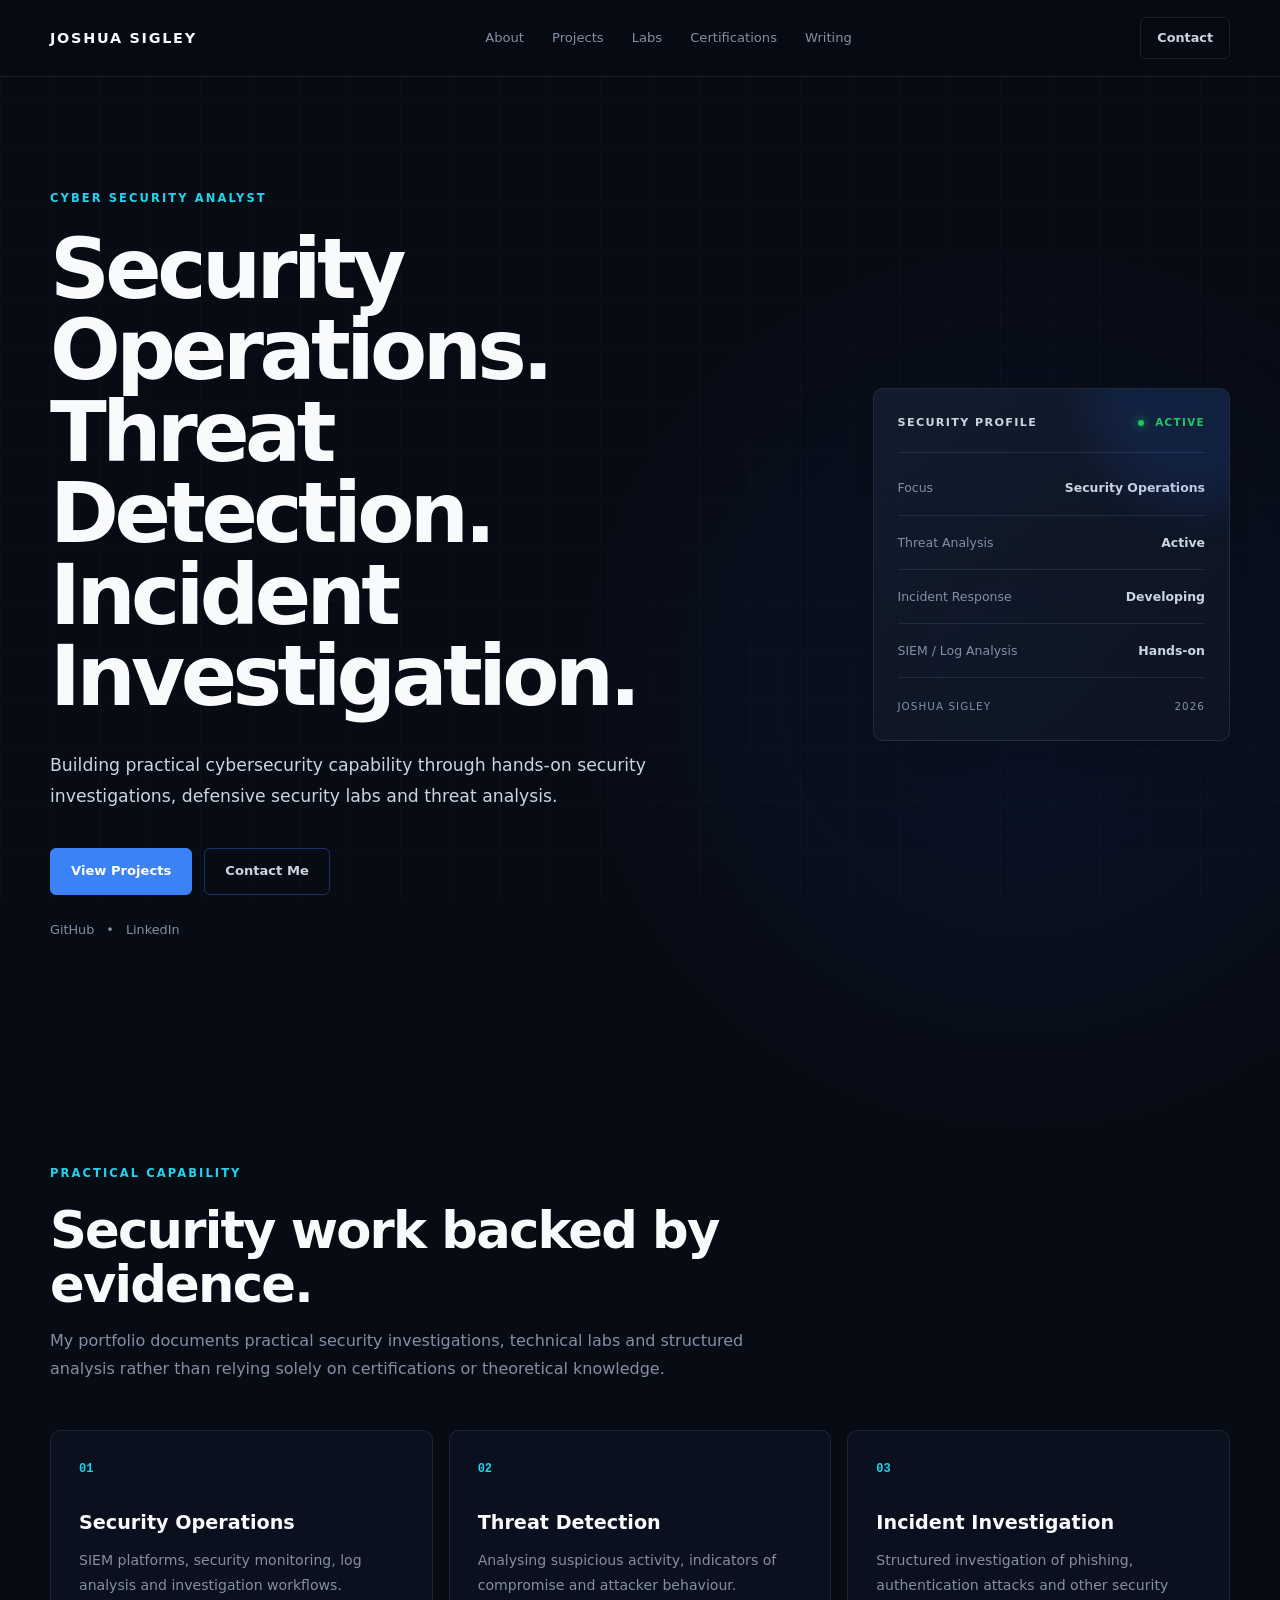
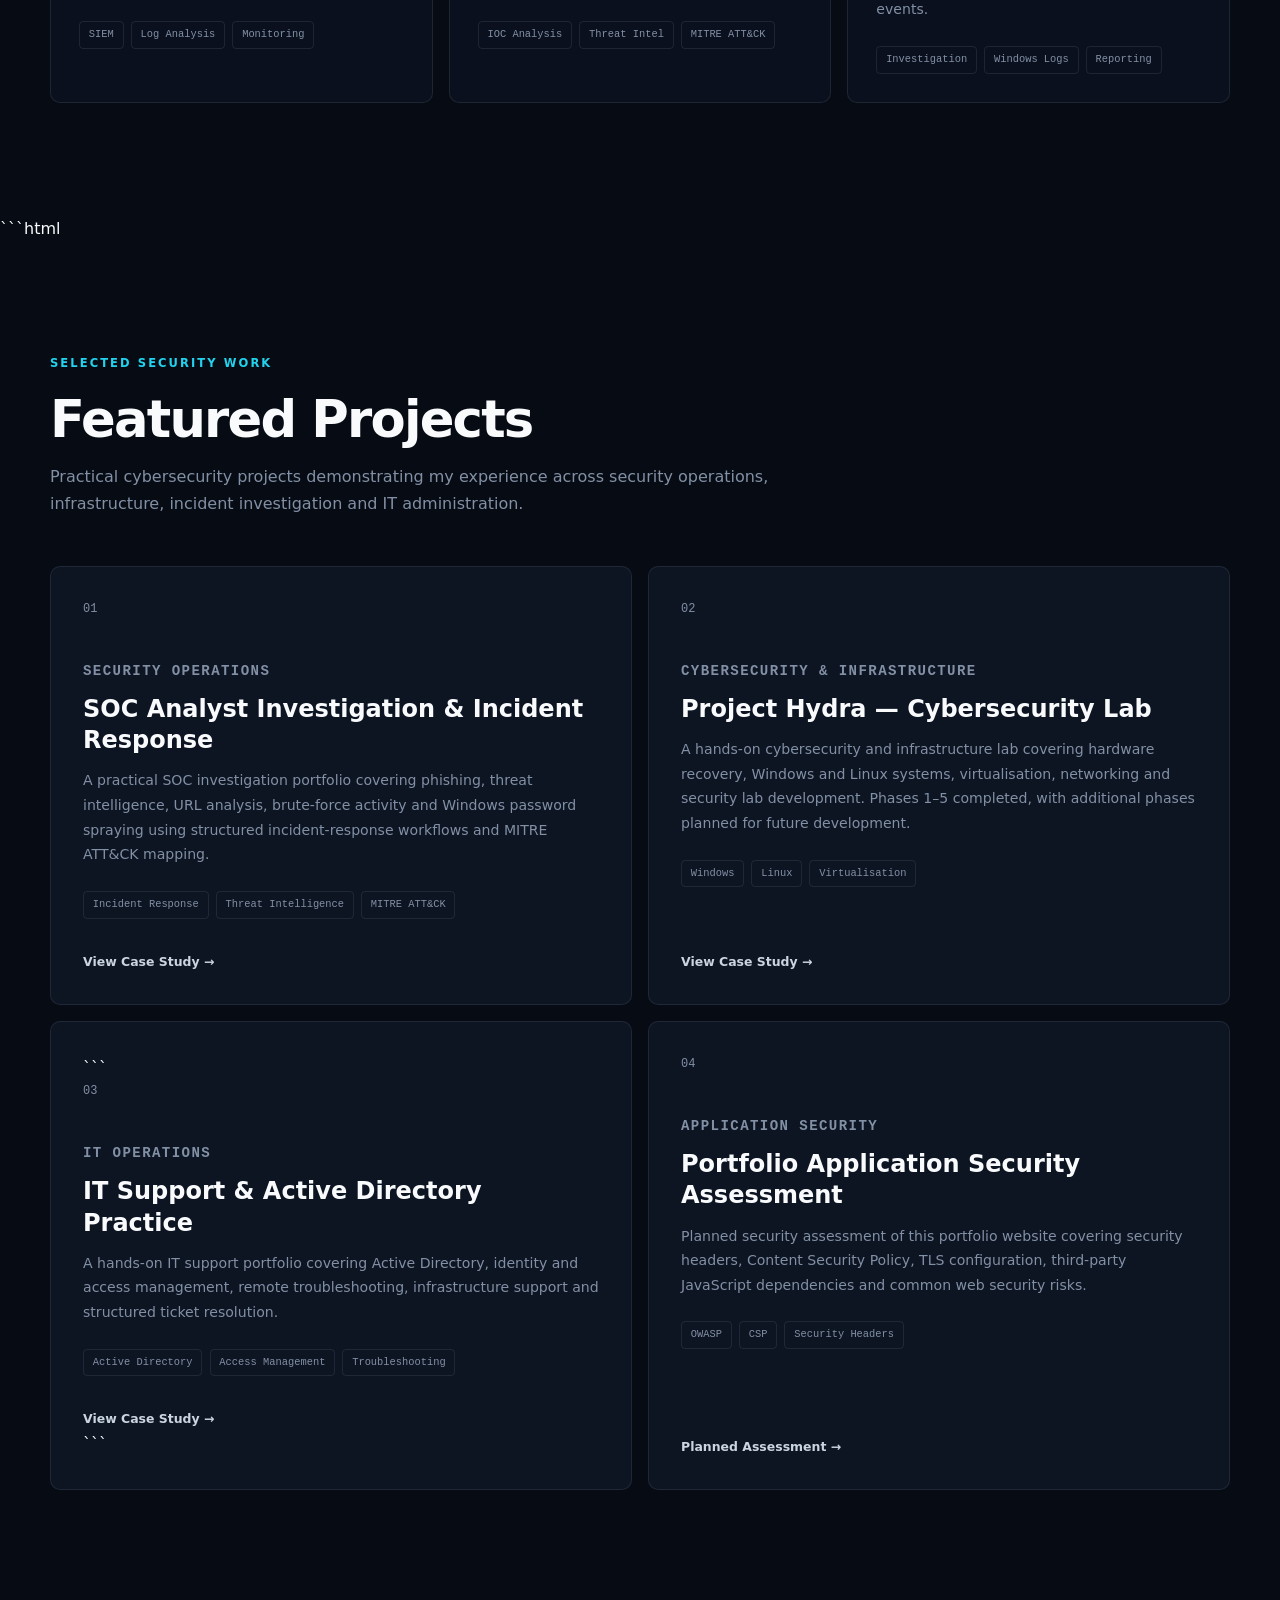
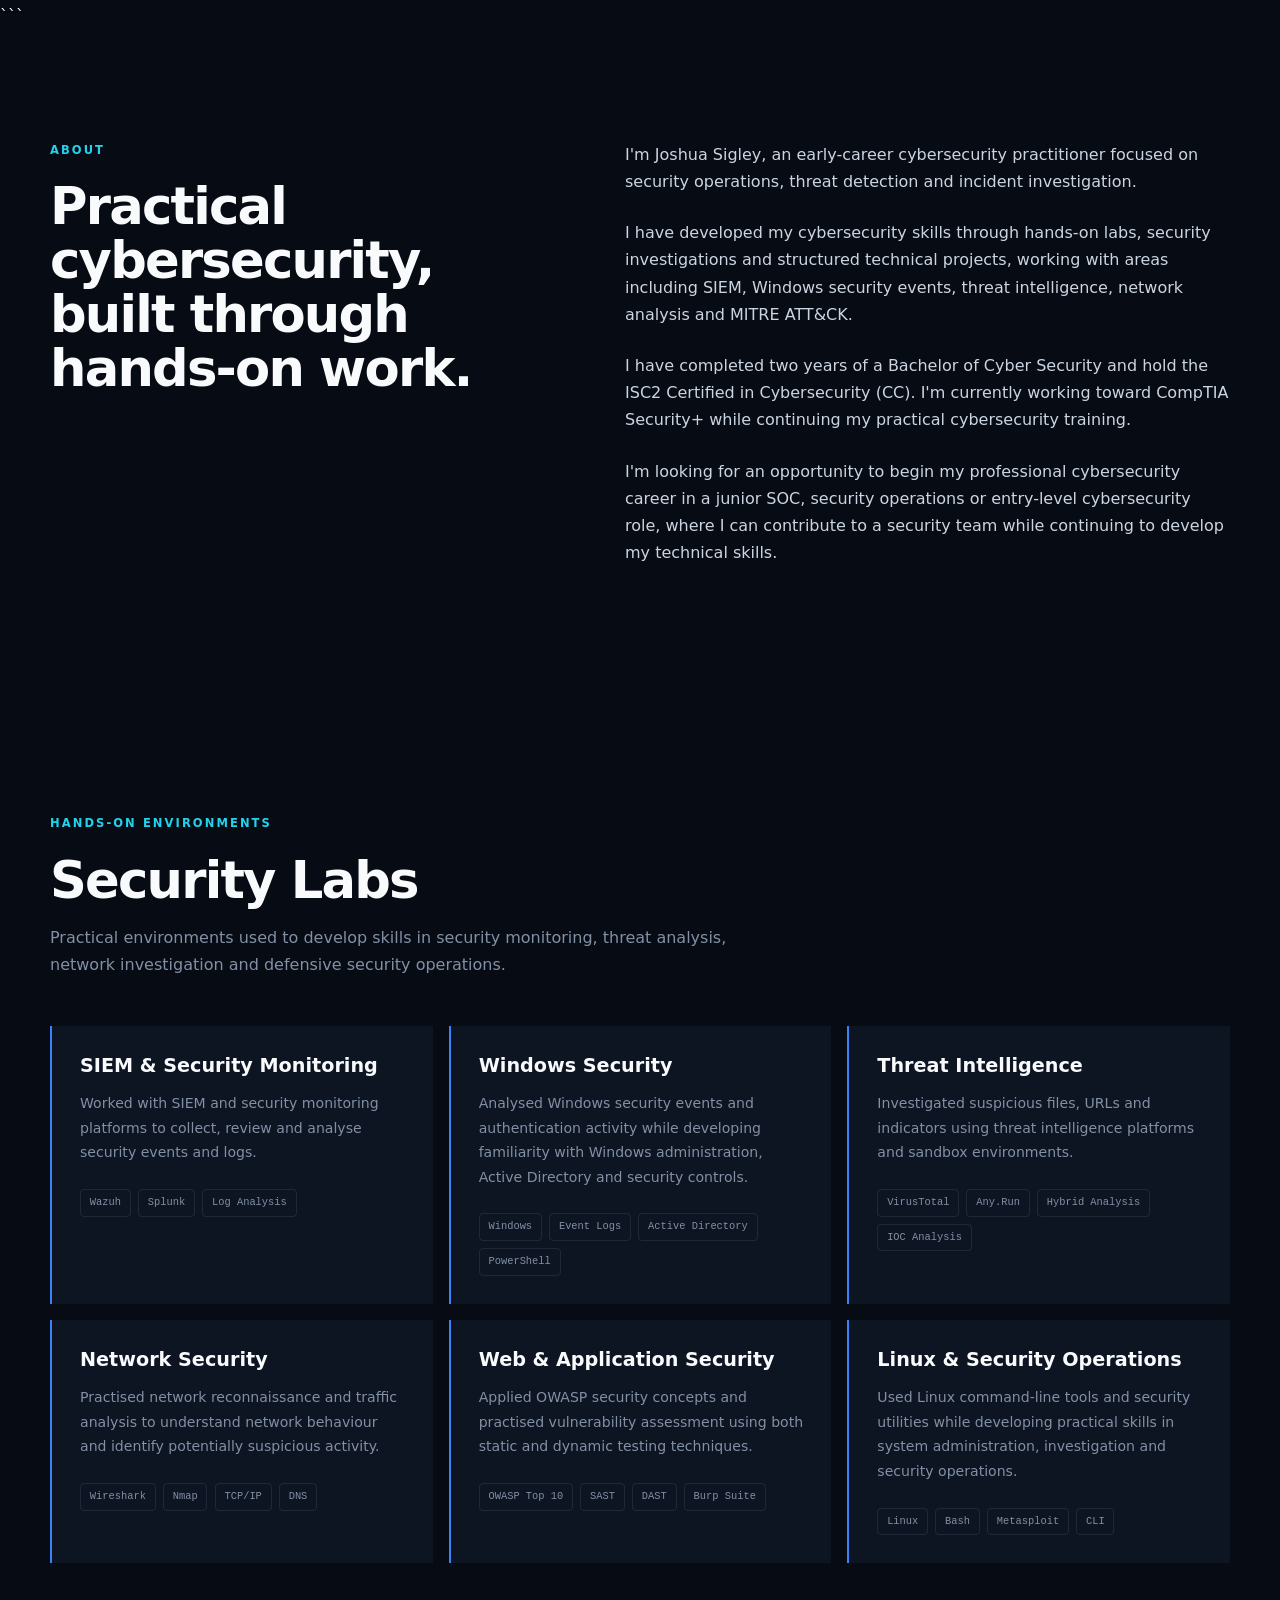
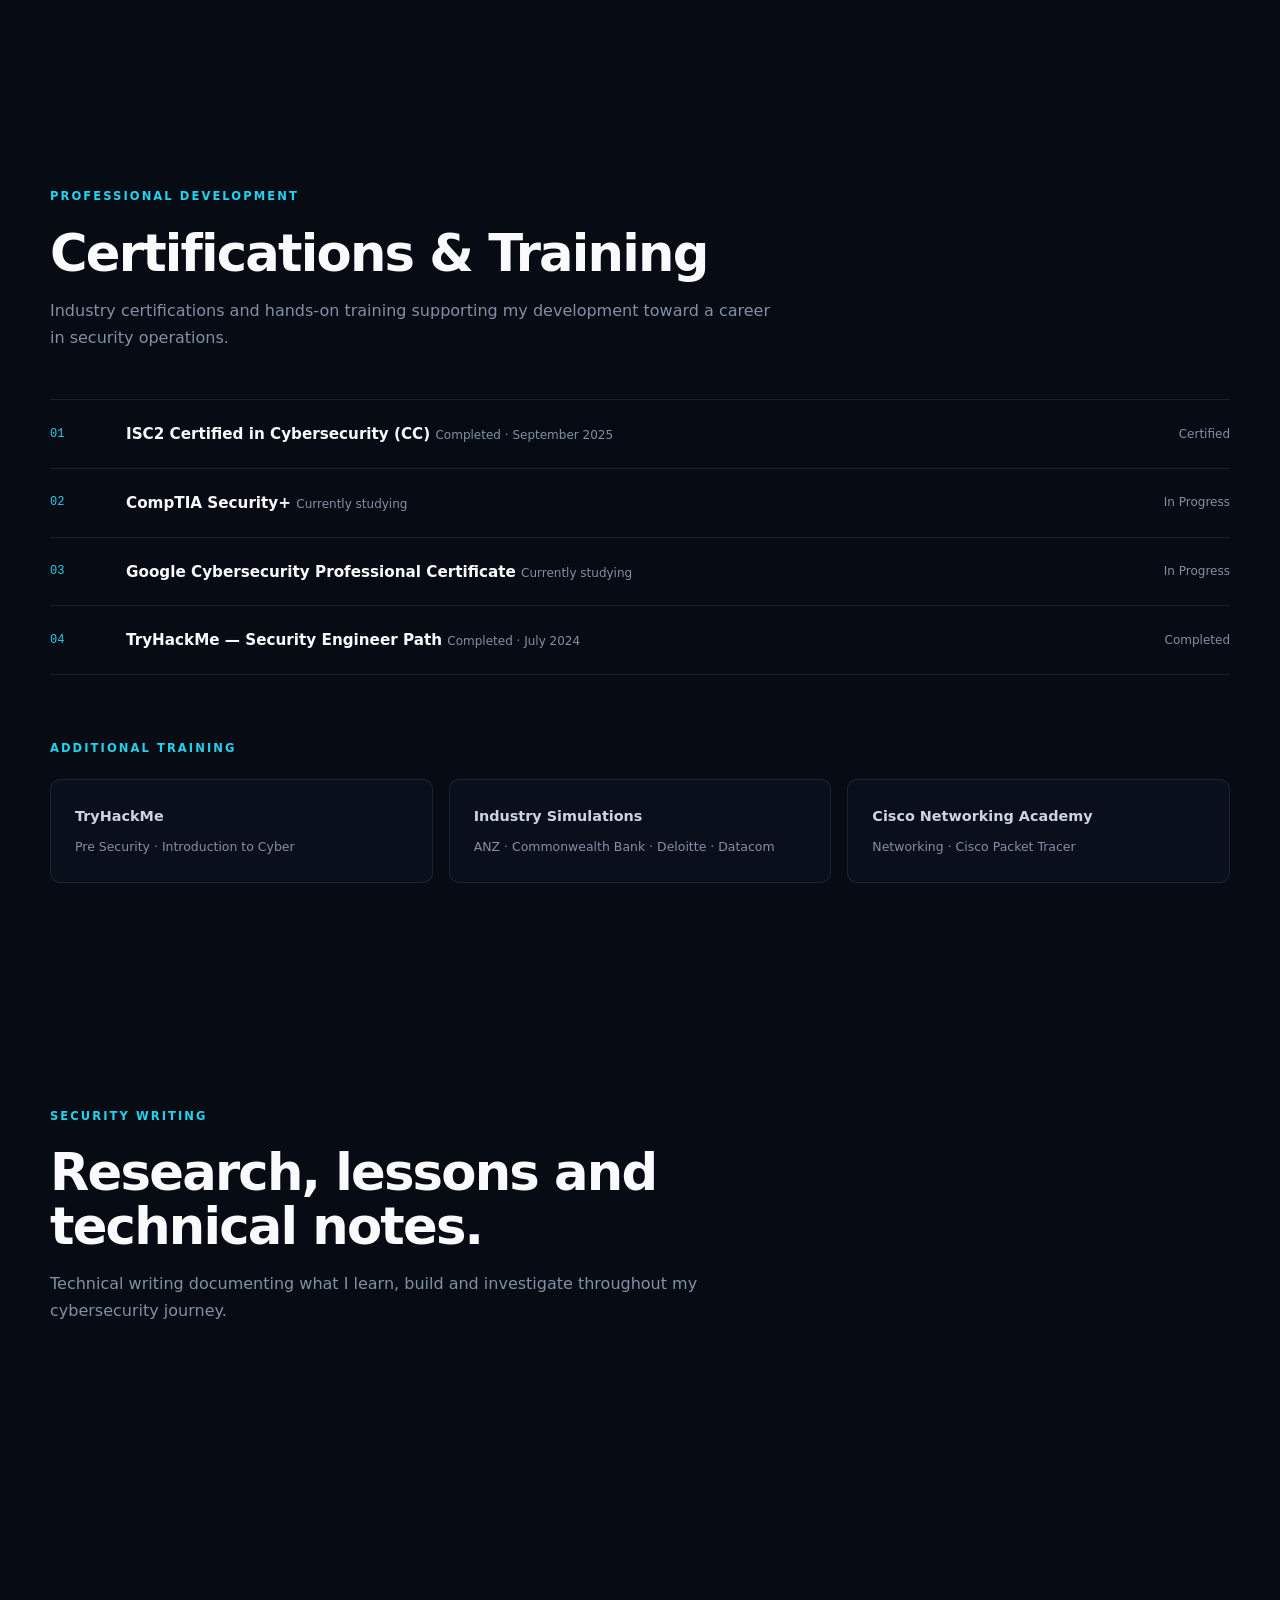
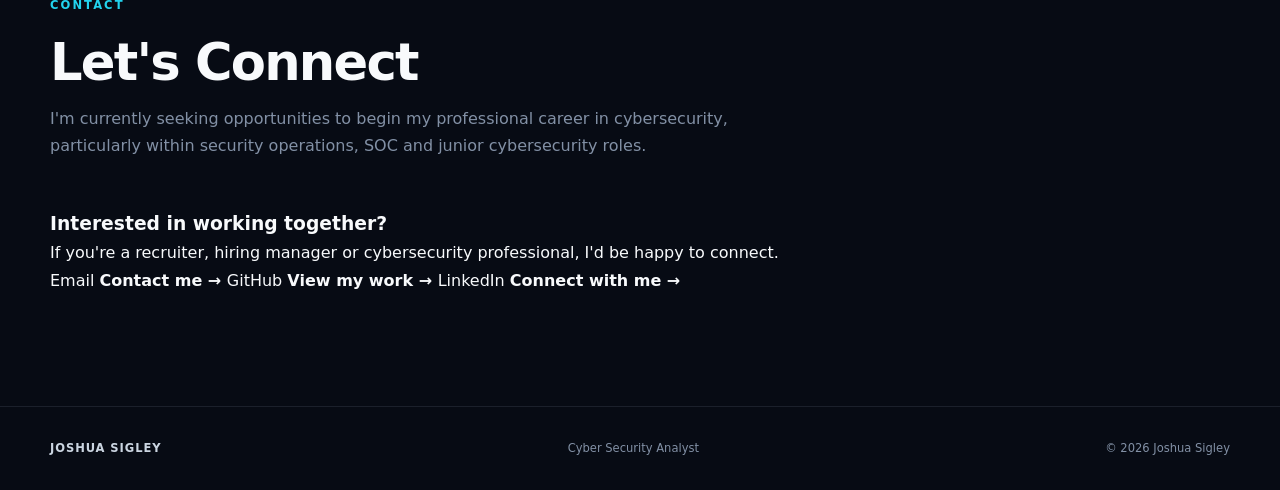
==== index.html @ a5647fe5 "Update index.html" ====
<!DOCTYPE html>
<html lang="en">
<head>
    <meta charset="UTF-8">

    <meta
        name="viewport"
        content="width=device-width, initial-scale=1.0"
    >

    <meta
        name="description"
        content="Joshua Sigley — Cyber Security Analyst portfolio showcasing security operations, threat detection, incident investigations and practical cybersecurity projects."
    >

    <meta
        name="author"
        content="Joshua Sigley"
    >

    <title>Joshua Sigley | Cyber Security Analyst</title>

    <link rel="stylesheet" href="css/style.css">
</head>

<body>

    <!-- Navigation -->
    <header class="site-header">
        <nav class="navigation">

            <a href="#top" class="logo">
                JOSHUA SIGLEY
            </a>

            <div class="nav-links">
                <a href="#about">About</a>
                <a href="#projects">Projects</a>
                <a href="#labs">Labs</a>
                <a href="#certifications">Certifications</a>
                <a href="#writing">Writing</a>
            </div>

            <a href="#contact" class="nav-contact">
                Contact
            </a>

        </nav>
    </header>


    <main id="top">

        <!-- Hero -->
        <section class="hero">

            <div class="hero-content">

                <p class="eyebrow">
                    CYBER SECURITY ANALYST
                </p>

                <h1>
                    Security Operations.
                    <br>
                    Threat Detection.
                    <br>
                    Incident Investigation.
                </h1>

                <p class="hero-description">
                    Building practical cybersecurity capability through
                    hands-on security investigations, defensive security
                    labs and threat analysis.
                </p>

                <div class="hero-actions">

                    <a
                        href="#projects"
                        class="button button-primary"
                    >
                        View Projects
                    </a>

                    <a
                        href="#contact"
                        class="button button-secondary"
                    >
                        Contact Me
                    </a>

                </div>

                <div class="social-links">

                    <a
                        href="https://github.com/suavesigley"
                        target="_blank"
                        rel="noopener noreferrer"
                    >
                        GitHub
                    </a>

                    <span>•</span>

                    <a
                        href="https://www.linkedin.com/in/suavesigley/"
                        target="_blank"
                        rel="noopener noreferrer"
                    >
                        LinkedIn
                    </a>

                </div>

            </div>


            <!-- Visual status panel -->
            <div class="hero-panel">

                <div class="panel-header">
                    <span>SECURITY PROFILE</span>
                    <span class="status-indicator">
                        ACTIVE
                    </span>
                </div>

                <div class="panel-line"></div>

                <div class="profile-item">
                    <span>Focus</span>
                    <strong>Security Operations</strong>
                </div>

                <div class="profile-item">
                    <span>Threat Analysis</span>
                    <strong>Active</strong>
                </div>

                <div class="profile-item">
                    <span>Incident Response</span>
                    <strong>Developing</strong>
                </div>

                <div class="profile-item">
                    <span>SIEM / Log Analysis</span>
                    <strong>Hands-on</strong>
                </div>

                <div class="panel-footer">
                    <span>JOSHUA SIGLEY</span>
                    <span>2026</span>
                </div>

            </div>

        </section>


        <!-- Capability overview -->
        <section class="capabilities">

            <div class="section-heading">

                <p class="eyebrow">
                    PRACTICAL CAPABILITY
                </p>

                <h2>
                    Security work backed by evidence.
                </h2>

                <p>
                    My portfolio documents practical security investigations,
                    technical labs and structured analysis rather than
                    relying solely on certifications or theoretical knowledge.
                </p>

            </div>


            <div class="capability-grid">

                <article class="capability-card">

                    <span class="card-number">01</span>

                    <h3>
                        Security Operations
                    </h3>

                    <p>
                        SIEM platforms, security monitoring, log analysis
                        and investigation workflows.
                    </p>

                    <div class="card-tags">
                        <span>SIEM</span>
                        <span>Log Analysis</span>
                        <span>Monitoring</span>
                    </div>

                </article>


                <article class="capability-card">

                    <span class="card-number">02</span>

                    <h3>
                        Threat Detection
                    </h3>

                    <p>
                        Analysing suspicious activity, indicators of
                        compromise and attacker behaviour.
                    </p>

                    <div class="card-tags">
                        <span>IOC Analysis</span>
                        <span>Threat Intel</span>
                        <span>MITRE ATT&CK</span>
                    </div>

                </article>


                <article class="capability-card">

                    <span class="card-number">03</span>

                    <h3>
                        Incident Investigation
                    </h3>

                    <p>
                        Structured investigation of phishing, authentication
                        attacks and other security events.
                    </p>

                    <div class="card-tags">
                        <span>Investigation</span>
                        <span>Windows Logs</span>
                        <span>Reporting</span>
                    </div>

                </article>

            </div>

        </section>


       ```html
<!-- Projects -->
<section id="projects">

    <div class="section-heading">

        <p class="eyebrow">
            SELECTED SECURITY WORK
        </p>

        <h2>
            Featured Projects
        </h2>

        <p>
            Practical cybersecurity projects demonstrating my experience
            across security operations, infrastructure, incident investigation
            and IT administration.
        </p>

    </div>


    <div class="project-grid">


        <!-- Project 01 -->

        <article class="project-card">

            <div class="project-number">
                01
            </div>

            <p class="project-type">
                SECURITY OPERATIONS
            </p>

            <h3>
                SOC Analyst Investigation & Incident Response
            </h3>

            <p>
                A practical SOC investigation portfolio covering phishing,
                threat intelligence, URL analysis, brute-force activity and
                Windows password spraying using structured incident-response
                workflows and MITRE ATT&CK mapping.
            </p>

            <div class="card-tags">

                <span>Incident Response</span>
                <span>Threat Intelligence</span>
                <span>MITRE ATT&CK</span>

            </div>

            <a
                href="case-studies/soc-analyst-investigation.html"
                class="project-link"
            >
                View Case Study →
            </a>

        </article>


        <!-- Project 02 -->

        <article class="project-card">

            <div class="project-number">
                02
            </div>

            <p class="project-type">
                CYBERSECURITY & INFRASTRUCTURE
            </p>

            <h3>
                Project Hydra — Cybersecurity Lab
            </h3>

            <p>
                A hands-on cybersecurity and infrastructure lab covering
                hardware recovery, Windows and Linux systems, virtualisation,
                networking and security lab development. Phases 1–5 completed,
                with additional phases planned for future development.
            </p>

            <div class="card-tags">

                <span>Windows</span>
                <span>Linux</span>
                <span>Virtualisation</span>

            </div>

            <a
                href="case-studies/project-hydra.html"
                class="project-link"
            >
    View Case Study →
</a>

        </article>


        <!-- Project 03 -->

<article class="project-card">

```
<div class="project-number">
    03
</div>

<p class="project-type">
    IT OPERATIONS
</p>

<h3>
    IT Support & Active Directory Practice
</h3>

<p>
    A hands-on IT support portfolio covering Active Directory,
    identity and access management, remote troubleshooting,
    infrastructure support and structured ticket resolution.
</p>

<div class="card-tags">

    <span>Active Directory</span>
    <span>Access Management</span>
    <span>Troubleshooting</span>

</div>

<a
    href="case-studies/it-helpdesk-practice.html"
    class="project-link"
>
    View Case Study →
</a>
```

</article>



        <!-- Project 04 -->

        <article class="project-card">

            <div class="project-number">
                04
            </div>

            <p class="project-type">
                APPLICATION SECURITY
            </p>

            <h3>
                Portfolio Application Security Assessment
            </h3>

            <p>
                Planned security assessment of this portfolio website covering
                security headers, Content Security Policy, TLS configuration,
                third-party JavaScript dependencies and common web security risks.
            </p>

            <div class="card-tags">

                <span>OWASP</span>
                <span>CSP</span>
                <span>Security Headers</span>

            </div>

            <a
                href="#"
                class="project-link"
            >
                Planned Assessment →
            </a>

        </article>


    </div>

</section>
```


        <!-- About -->
<section id="about">

    <div class="section-heading">

        <p class="eyebrow">
            ABOUT
        </p>

        <h2>
            Practical cybersecurity, built through hands-on work.
        </h2>

    </div>


    <div class="about-content">

        <p>
            I'm Joshua Sigley, an early-career cybersecurity practitioner
            focused on security operations, threat detection and incident
            investigation.
        </p>

        <p>
            I have developed my cybersecurity skills through hands-on labs,
            security investigations and structured technical projects,
            working with areas including SIEM, Windows security events,
            threat intelligence, network analysis and MITRE ATT&CK.
        </p>

        <p>
            I have completed two years of a Bachelor of Cyber Security and
            hold the ISC2 Certified in Cybersecurity (CC). I'm currently
            working toward CompTIA Security+ while continuing my practical
            cybersecurity training.
        </p>

        <p>
            I'm looking for an opportunity to begin my professional
            cybersecurity career in a junior SOC, security operations or
            entry-level cybersecurity role, where I can contribute to a
            security team while continuing to develop my technical skills.
        </p>

    </div>

</section>

        <!-- Labs -->
        <section id="labs">

    <div class="section-heading">

        <p class="eyebrow">
            HANDS-ON ENVIRONMENTS
        </p>

        <h2>
            Security Labs
        </h2>

        <p>
            Practical environments used to develop skills in security
            monitoring, threat analysis, network investigation and
            defensive security operations.
        </p>

    </div>


    <div class="lab-grid">


        <!-- Lab 01 -->

        <article class="lab-card">

            <h3>
                SIEM & Security Monitoring
            </h3>

            <p>
                Worked with SIEM and security monitoring platforms to
                collect, review and analyse security events and logs.
            </p>

            <div class="card-tags">

                <span>Wazuh</span>
                <span>Splunk</span>
                <span>Log Analysis</span>

            </div>

        </article>


        <!-- Lab 02 -->

        <article class="lab-card">

            <h3>
                Windows Security
            </h3>

            <p>
                Analysed Windows security events and authentication
                activity while developing familiarity with Windows
                administration, Active Directory and security controls.
            </p>

            <div class="card-tags">

                <span>Windows</span>
                <span>Event Logs</span>
                <span>Active Directory</span>
                <span>PowerShell</span>

            </div>

        </article>


        <!-- Lab 03 -->

        <article class="lab-card">

            <h3>
                Threat Intelligence
            </h3>

            <p>
                Investigated suspicious files, URLs and indicators using
                threat intelligence platforms and sandbox environments.
            </p>

            <div class="card-tags">

                <span>VirusTotal</span>
                <span>Any.Run</span>
                <span>Hybrid Analysis</span>
                <span>IOC Analysis</span>

            </div>

        </article>


        <!-- Lab 04 -->

        <article class="lab-card">

            <h3>
                Network Security
            </h3>

            <p>
                Practised network reconnaissance and traffic analysis
                to understand network behaviour and identify potentially
                suspicious activity.
            </p>

            <div class="card-tags">

                <span>Wireshark</span>
                <span>Nmap</span>
                <span>TCP/IP</span>
                <span>DNS</span>

            </div>

        </article>


        <!-- Lab 05 -->

        <article class="lab-card">

            <h3>
                Web & Application Security
            </h3>

            <p>
                Applied OWASP security concepts and practised vulnerability
                assessment using both static and dynamic testing techniques.
            </p>

            <div class="card-tags">

                <span>OWASP Top 10</span>
                <span>SAST</span>
                <span>DAST</span>
                <span>Burp Suite</span>

            </div>

        </article>


        <!-- Lab 06 -->

        <article class="lab-card">

            <h3>
                Linux & Security Operations
            </h3>

            <p>
                Used Linux command-line tools and security utilities while
                developing practical skills in system administration,
                investigation and security operations.
            </p>

            <div class="card-tags">

                <span>Linux</span>
                <span>Bash</span>
                <span>Metasploit</span>
                <span>CLI</span>

            </div>

        </article>


    </div>

</section>

        <!-- Certifications -->
        <section id="certifications">

    <div class="section-heading">

        <p class="eyebrow">
            PROFESSIONAL DEVELOPMENT
        </p>

        <h2>
            Certifications & Training
        </h2>

        <p>
            Industry certifications and hands-on training supporting
            my development toward a career in security operations.
        </p>

    </div>


    <div class="certification-list">

        <div class="certification-item">

            <span>01</span>

            <div>
                <strong>
                    ISC2 Certified in Cybersecurity (CC)
                </strong>

                <small>
                    Completed · September 2025
                </small>
            </div>

            <small>
                Certified
            </small>

        </div>


        <div class="certification-item">

            <span>02</span>

            <div>
                <strong>
                    CompTIA Security+
                </strong>

                <small>
                    Currently studying
                </small>
            </div>

            <small>
                In Progress
            </small>

        </div>


        <div class="certification-item">

            <span>03</span>

            <div>
                <strong>
                    Google Cybersecurity Professional Certificate
                </strong>

                <small>
                    Currently studying
                </small>
            </div>

            <small>
                In Progress
            </small>

        </div>


        <div class="certification-item">

            <span>04</span>

            <div>
                <strong>
                    TryHackMe — Security Engineer Path
                </strong>

                <small>
                    Completed · July 2024
                </small>
            </div>

            <small>
                Completed
            </small>

        </div>

    </div>


    <div class="additional-training">

        <p class="eyebrow">
            ADDITIONAL TRAINING
        </p>

        <div class="training-grid">

            <div>
                <strong>TryHackMe</strong>

                <p>
                    Pre Security · Introduction to Cyber
                </p>
            </div>


            <div>
                <strong>Industry Simulations</strong>

                <p>
                    ANZ · Commonwealth Bank · Deloitte · Datacom
                </p>
            </div>


            <div>
                <strong>Cisco Networking Academy</strong>

                <p>
                    Networking · Cisco Packet Tracer
                </p>
            </div>

        </div>

    </div>

</section>


        <!-- Writing -->
        <section id="writing">

            <div class="section-heading">

                <p class="eyebrow">
                    SECURITY WRITING
                </p>

                <h2>
                    Research, lessons and technical notes.
                </h2>

                <p>
                    Technical writing documenting what I learn, build
                    and investigate throughout my cybersecurity journey.
                </p>

            </div>

        </section>


        <!-- Contact -->
        <section id="contact">

    <div class="section-heading">

        <p class="eyebrow">
            CONTACT
        </p>

        <h2>
            Let's Connect
        </h2>

        <p>
            I'm currently seeking opportunities to begin my professional
            career in cybersecurity, particularly within security operations,
            SOC and junior cybersecurity roles.
        </p>

    </div>


    <div class="contact-content">

        <div class="contact-intro">

            <h3>
                Interested in working together?
            </h3>

            <p>
                If you're a recruiter, hiring manager or cybersecurity
                professional, I'd be happy to connect.
            </p>

        </div>


        <div class="contact-links">

            <a
                href="mailto:joshuasigley@outlook.com.au"
                class="contact-link"
            >

                <span>
                    Email
                </span>

                <strong>
                    Contact me →
                </strong>

            </a>


            <a
                href="https://github.com/suavesigley"
                target="_blank"
                rel="noopener noreferrer"
                class="contact-link"
            >

                <span>
                    GitHub
                </span>

                <strong>
                    View my work →
                </strong>

            </a>


            <a
                href="https://www.linkedin.com/in/joshuasigley-soc/"
                target="_blank"
                rel="noopener noreferrer"
                class="contact-link"
            >

                <span>
                    LinkedIn
                </span>

                <strong>
                    Connect with me →
                </strong>

            </a>

        </div>

    </div>

</section>

    </main>


    <footer>

        <div class="footer-content">

            <strong>
                JOSHUA SIGLEY
            </strong>

            <span>
                Cyber Security Analyst
            </span>

            <span>
                © 2026 Joshua Sigley
            </span>

        </div>

    </footer>


    <script src="js/script.js"></script>

</body>
</html>
---- css/style.css ----
:root {
    --background: #070b14;
    --surface: #0d1422;
    --surface-light: #131d2e;

    --primary: #3b82f6;
    --primary-dark: #2563eb;
    --accent: #22d3ee;

    --text: #f8fafc;
    --text-secondary: #cbd5e1;
    --text-muted: #8290a5;

    --border: rgba(148, 163, 184, 0.14);
    --border-strong: rgba(59, 130, 246, 0.35);

    --success: #22c55e;

    --max-width: 1180px;

    --radius: 10px;
}


/* =========================
   RESET
========================= */

* {
    margin: 0;
    padding: 0;
    box-sizing: border-box;
}


/* =========================
   BASE
========================= */

html {
    scroll-behavior: smooth;
}

body {
    background:
        radial-gradient(
            circle at 80% 10%,
            rgba(37, 99, 235, 0.10),
            transparent 28rem
        ),
        var(--background);

    color: var(--text);

    font-family:
        Inter,
        ui-sans-serif,
        system-ui,
        -apple-system,
        BlinkMacSystemFont,
        "Segoe UI",
        sans-serif;

    line-height: 1.7;

    -webkit-font-smoothing: antialiased;
}

body::before {
    content: "";

    position: fixed;

    inset: 0;

    pointer-events: none;

    opacity: 0.035;

    background-image:
        linear-gradient(
            rgba(255, 255, 255, 0.5) 1px,
            transparent 1px
        ),
        linear-gradient(
            90deg,
            rgba(255, 255, 255, 0.5) 1px,
            transparent 1px
        );

    background-size: 50px 50px;
}

a {
    color: inherit;
    text-decoration: none;
}


/* =========================
   HEADER
========================= */

.site-header {
    position: sticky;

    top: 0;

    z-index: 1000;

    border-bottom: 1px solid var(--border);

    background: rgba(7, 11, 20, 0.88);

    backdrop-filter: blur(16px);
}

.navigation {
    width: min(100% - 3rem, var(--max-width));

    min-height: 76px;

    margin: 0 auto;

    display: flex;

    align-items: center;

    justify-content: space-between;

    gap: 2rem;
}

.logo {
    font-size: 0.9rem;

    font-weight: 800;

    letter-spacing: 0.12em;

    white-space: nowrap;
}

.nav-links {
    display: flex;

    align-items: center;

    gap: 1.75rem;
}

.nav-links a {
    color: var(--text-muted);

    font-size: 0.82rem;

    font-weight: 500;

    transition: color 0.2s ease;
}

.nav-links a:hover {
    color: var(--text);
}

.nav-contact {
    padding: 0.55rem 1rem;

    border: 1px solid var(--border);

    border-radius: 6px;

    color: var(--text-secondary);

    font-size: 0.8rem;

    font-weight: 600;

    transition:
        border-color 0.2s ease,
        color 0.2s ease;
}

.nav-contact:hover {
    border-color: var(--primary);

    color: var(--text);
}


/* =========================
   MAIN
========================= */

main {
    overflow: hidden;
}


/* =========================
   HERO
========================= */

.hero {
    width: min(100% - 3rem, var(--max-width));

    min-height: calc(100vh - 76px);

    margin: 0 auto;

    padding: 7rem 0;

    display: grid;

    grid-template-columns:
        minmax(0, 1.35fr)
        minmax(320px, 0.65fr);

    align-items: center;

    gap: 5rem;
}

.hero-content {
    position: relative;

    z-index: 2;
}

.eyebrow {
    margin-bottom: 1.25rem;

    color: var(--accent);

    font-size: 0.72rem;

    font-weight: 800;

    letter-spacing: 0.18em;
}

.hero h1 {
    max-width: 850px;

    margin-bottom: 2rem;

    font-size: clamp(3.4rem, 6.5vw, 6.3rem);

    line-height: 0.98;

    letter-spacing: -0.055em;

    font-weight: 800;
}

.hero-description {
    max-width: 650px;

    margin-bottom: 2.25rem;

    color: var(--text-secondary);

    font-size: 1.08rem;

    line-height: 1.8;
}

.hero-actions {
    display: flex;

    flex-wrap: wrap;

    gap: 0.75rem;
}

.button {
    display: inline-flex;

    align-items: center;

    justify-content: center;

    min-height: 46px;

    padding: 0.7rem 1.25rem;

    border-radius: 6px;

    font-size: 0.82rem;

    font-weight: 700;

    transition:
        transform 0.2s ease,
        background 0.2s ease,
        border-color 0.2s ease;
}

.button:hover {
    transform: translateY(-2px);
}

.button-primary {
    background: var(--primary);

    border: 1px solid var(--primary);

    color: white;
}

.button-primary:hover {
    background: var(--primary-dark);
}

.button-secondary {
    border: 1px solid var(--border-strong);

    color: var(--text-secondary);
}

.button-secondary:hover {
    border-color: var(--primary);

    color: var(--text);
}

.social-links {
    display: flex;

    align-items: center;

    gap: 0.75rem;

    margin-top: 1.5rem;

    color: var(--text-muted);

    font-size: 0.8rem;
}

.social-links a:hover {
    color: var(--accent);
}


/* =========================
   SECURITY PROFILE PANEL
========================= */

.hero-panel {
    position: relative;

    padding: 1.5rem;

    border: 1px solid var(--border);

    border-radius: var(--radius);

    background:
        linear-gradient(
            145deg,
            rgba(19, 29, 46, 0.95),
            rgba(13, 20, 34, 0.95)
        );

    box-shadow:
        0 30px 80px rgba(0, 0, 0, 0.25);

    overflow: hidden;
}

.hero-panel::before {
    content: "";

    position: absolute;

    width: 220px;

    height: 220px;

    top: -100px;

    right: -80px;

    border-radius: 50%;

    background: rgba(37, 99, 235, 0.12);

    filter: blur(20px);
}

.panel-header {
    position: relative;

    display: flex;

    justify-content: space-between;

    align-items: center;

    margin-bottom: 1.25rem;

    font-size: 0.7rem;

    font-weight: 800;

    letter-spacing: 0.12em;

    color: var(--text-secondary);
}

.status-indicator {
    color: var(--success);

    font-size: 0.65rem;
}

.status-indicator::before {
    content: "";

    display: inline-block;

    width: 6px;

    height: 6px;

    margin-right: 6px;

    border-radius: 50%;

    background: var(--success);

    box-shadow: 0 0 10px var(--success);
}

.panel-line {
    height: 1px;

    margin-bottom: 0.5rem;

    background: var(--border);
}

.profile-item {
    display: flex;

    justify-content: space-between;

    gap: 1rem;

    padding: 1rem 0;

    border-bottom: 1px solid var(--border);

    font-size: 0.78rem;
}

.profile-item span {
    color: var(--text-muted);
}

.profile-item strong {
    color: var(--text-secondary);

    text-align: right;

    font-weight: 600;
}

.panel-footer {
    display: flex;

    justify-content: space-between;

    margin-top: 1.25rem;

    color: var(--text-muted);

    font-size: 0.65rem;

    letter-spacing: 0.1em;
}


/* =========================
   SECTIONS
========================= */

section:not(.hero) {
    width: min(100% - 3rem, var(--max-width));

    margin: 0 auto;

    padding: 7rem 0;
}

.section-heading {
    max-width: 720px;

    margin-bottom: 3rem;
}

.section-heading h2 {
    margin-bottom: 1rem;

    font-size: clamp(2.2rem, 4vw, 3.4rem);

    line-height: 1.05;

    letter-spacing: -0.035em;
}

.section-heading > p:last-child {
    color: var(--text-muted);

    font-size: 1rem;
}


/* =========================
   CAPABILITIES
========================= */

.capability-grid {
    display: grid;

    grid-template-columns: repeat(3, 1fr);

    gap: 1rem;
}

.capability-card {
    padding: 1.75rem;

    border: 1px solid var(--border);

    border-radius: var(--radius);

    background: rgba(13, 20, 34, 0.65);

    transition:
        transform 0.25s ease,
        border-color 0.25s ease;
}

.capability-card:hover {
    transform: translateY(-4px);

    border-color: var(--border-strong);
}

.card-number {
    display: block;

    margin-bottom: 2rem;

    color: var(--accent);

    font-family: monospace;

    font-size: 0.75rem;

    font-weight: 700;
}

.capability-card h3,
.project-card h3,
.lab-card h3 {
    margin-bottom: 0.75rem;

    font-size: 1.2rem;

    line-height: 1.3;
}

.capability-card p,
.project-card p,
.lab-card p {
    color: var(--text-muted);

    font-size: 0.88rem;

    line-height: 1.75;
}

.card-tags {
    display: flex;

    flex-wrap: wrap;

    gap: 0.45rem;

    margin-top: 1.5rem;
}

.card-tags span {
    padding: 0.25rem 0.55rem;

    border: 1px solid var(--border);

    border-radius: 4px;

    color: var(--text-muted);

    font-family: monospace;

    font-size: 0.65rem;
}


/* =========================
   PROJECTS
========================= */

.project-grid {
    display: grid;

    grid-template-columns: repeat(2, 1fr);

    gap: 1rem;
}

.project-card {
    position: relative;

    padding: 2rem;

    min-height: 330px;

    display: flex;

    flex-direction: column;

    border: 1px solid var(--border);

    border-radius: var(--radius);

    background: var(--surface);

    transition:
        transform 0.25s ease,
        border-color 0.25s ease;
}

.project-card:hover {
    transform: translateY(-4px);

    border-color: var(--border-strong);
}

.project-number {
    margin-bottom: 2.5rem;

    color: var(--text-muted);

    font-family: monospace;

    font-size: 0.75rem;
}

.project-type {
    margin-bottom: 0.65rem;

    color: var(--accent);

    font-family: monospace;

    font-size: 0.65rem;

    font-weight: 700;

    letter-spacing: 0.1em;
}

.project-card h3 {
    font-size: 1.5rem;
}

.project-link {
    margin-top: auto;

    padding-top: 2rem;

    color: var(--text-secondary);

    font-size: 0.78rem;

    font-weight: 700;

    transition: color 0.2s ease;
}

.project-link:hover {
    color: var(--accent);
}


/* =========================
   CASE STUDY
========================= */

.case-study {
    width: min(100% - 3rem, 900px);

    margin: 0 auto;

    padding: 6rem 0;
}

.case-study-header {
    margin-bottom: 4rem;
}

.case-study-header h1 {
    max-width: 850px;

    margin-bottom: 1.5rem;

    font-size: clamp(2.8rem, 6vw, 5rem);

    line-height: 1;

    letter-spacing: -0.045em;
}

.case-study-intro {
    max-width: 700px;

    color: var(--text-secondary);

    font-size: 1.05rem;

    line-height: 1.8;
}

.case-study-meta {
    display: flex;

    flex-wrap: wrap;

    gap: 0.6rem;

    margin-top: 1.5rem;
}

.case-study-meta span {
    padding: 0.35rem 0.7rem;

    border: 1px solid var(--border);

    border-radius: 4px;

    color: var(--text-muted);

    font-family: monospace;

    font-size: 0.68rem;
}

.case-study-section {
    margin-top: 4rem;

    padding-top: 3rem;

    border-top: 1px solid var(--border);
}

.case-study-section h2 {
    margin-bottom: 1.25rem;

    font-size: 1.8rem;

    line-height: 1.2;
}

.case-study-section h3 {
    margin-top: 2rem;

    margin-bottom: 0.75rem;

    font-size: 1.1rem;
}

.case-study-section p {
    margin-bottom: 1.25rem;

    color: var(--text-secondary);

    line-height: 1.8;
}

.case-study-section ul {
    margin: 1rem 0 1.5rem 1.25rem;

    color: var(--text-secondary);
}

.case-study-section li {
    margin-bottom: 0.5rem;
}

.case-study-code {
    margin: 2rem 0;

    padding: 1.5rem;

    border: 1px solid var(--border);

    border-radius: var(--radius);

    background: #050912;

    overflow-x: auto;
}

.case-study-code pre {
    color: var(--text-secondary);

    font-family: monospace;

    font-size: 0.78rem;

    line-height: 1.7;
}

.case-study-back {
    display: inline-flex;

    margin-top: 4rem;

    color: var(--text-secondary);

    font-size: 0.8rem;

    font-weight: 700;

    transition: color 0.2s ease;
}

.case-study-back:hover {
    color: var(--accent);
}


/* =========================
   ABOUT
========================= */

#about {
    display: grid;

    grid-template-columns: 0.9fr 1.1fr;

    gap: 5rem;

    align-items: start;
}

#about .section-heading {
    margin-bottom: 0;
}

.about-content {
    max-width: 650px;
}

.about-content p {
    margin-bottom: 1.5rem;

    color: var(--text-secondary);

    font-size: 1rem;
}


/* =========================
   LABS
========================= */

.lab-grid {
    display: grid;

    grid-template-columns: repeat(3, 1fr);

    gap: 1rem;
}

.lab-card {
    padding: 1.75rem;

    border-left: 2px solid var(--primary);

    background: var(--surface);
}


/* =========================
   CERTIFICATIONS
========================= */

.certification-list {
    border-top: 1px solid var(--border);
}

.certification-item {
    display: grid;

    grid-template-columns: 60px 1fr auto;

    gap: 1rem;

    align-items: center;

    padding: 1.25rem 0;

    border-bottom: 1px solid var(--border);
}

.certification-item span {
    color: var(--accent);

    font-family: monospace;

    font-size: 0.75rem;
}

.certification-item strong {
    font-size: 0.95rem;
}

.certification-item small {
    color: var(--text-muted);

    font-size: 0.75rem;
}


/* =========================
   ADDITIONAL TRAINING
========================= */

.additional-training {
    margin-top: 4rem;
}

.training-grid {
    display: grid;

    grid-template-columns: repeat(3, 1fr);

    gap: 1rem;
}

.training-grid > div {
    padding: 1.5rem;

    border: 1px solid var(--border);

    border-radius: var(--radius);

    background: rgba(13, 20, 34, 0.5);
}

.training-grid strong {
    display: block;

    margin-bottom: 0.5rem;

    color: var(--text-secondary);

    font-size: 0.9rem;
}

.training-grid p {
    color: var(--text-muted);

    font-size: 0.78rem;
}


/* =========================
   CONTACT
========================= */

.contact-panel {
    padding: 4rem;

    border: 1px solid var(--border-strong);

    border-radius: var(--radius);

    background:
        radial-gradient(
            circle at 80% 20%,
            rgba(37, 99, 235, 0.12),
            transparent 25rem
        ),
        var(--surface);
}

.contact-panel h2 {
    margin-bottom: 1rem;

    font-size: clamp(2.5rem, 5vw, 4rem);

    line-height: 1;
}

.contact-panel p:not(.eyebrow) {
    max-width: 600px;

    margin-bottom: 2rem;

    color: var(--text-muted);
}


/* =========================
   FOOTER
========================= */

footer {
    border-top: 1px solid var(--border);
}

.footer-content {
    width: min(100% - 3rem, var(--max-width));

    margin: 0 auto;

    padding: 2rem 0;

    display: flex;

    justify-content: space-between;

    gap: 1rem;

    color: var(--text-muted);

    font-size: 0.72rem;
}

.footer-content strong {
    color: var(--text-secondary);

    letter-spacing: 0.08em;
}


/* =========================
   RESPONSIVE
========================= */

@media (max-width: 900px) {

    .navigation {
        width: min(100% - 2rem, var(--max-width));
    }

    .nav-links {
        display: none;
    }

    .hero {
        width: min(100% - 2rem, var(--max-width));

        grid-template-columns: 1fr;

        gap: 3rem;

        padding: 5rem 0;
    }

    .hero-panel {
        max-width: 600px;
    }

    section:not(.hero) {
        width: min(100% - 2rem, var(--max-width));

        padding: 5rem 0;
    }

    .capability-grid,
    .lab-grid,
    .training-grid {
        grid-template-columns: 1fr;
    }

    #about {
        grid-template-columns: 1fr;

        gap: 2rem;
    }

    .case-study {
        width: min(100% - 2rem, 900px);

        padding: 5rem 0;
    }
}


@media (max-width: 650px) {

    .hero h1 {
        font-size: clamp(2.8rem, 14vw, 4.5rem);
    }

    .project-grid {
        grid-template-columns: 1fr;
    }

    .project-card {
        min-height: 300px;
    }

    .contact-panel {
        padding: 2rem;
    }

    .certification-item {
        grid-template-columns: 40px 1fr;
    }

    .certification-item small {
        grid-column: 2;
    }

    .footer-content {
        flex-direction: column;
    }

    .case-study-header h1 {
        font-size: clamp(2.5rem, 12vw, 4rem);
    }
}
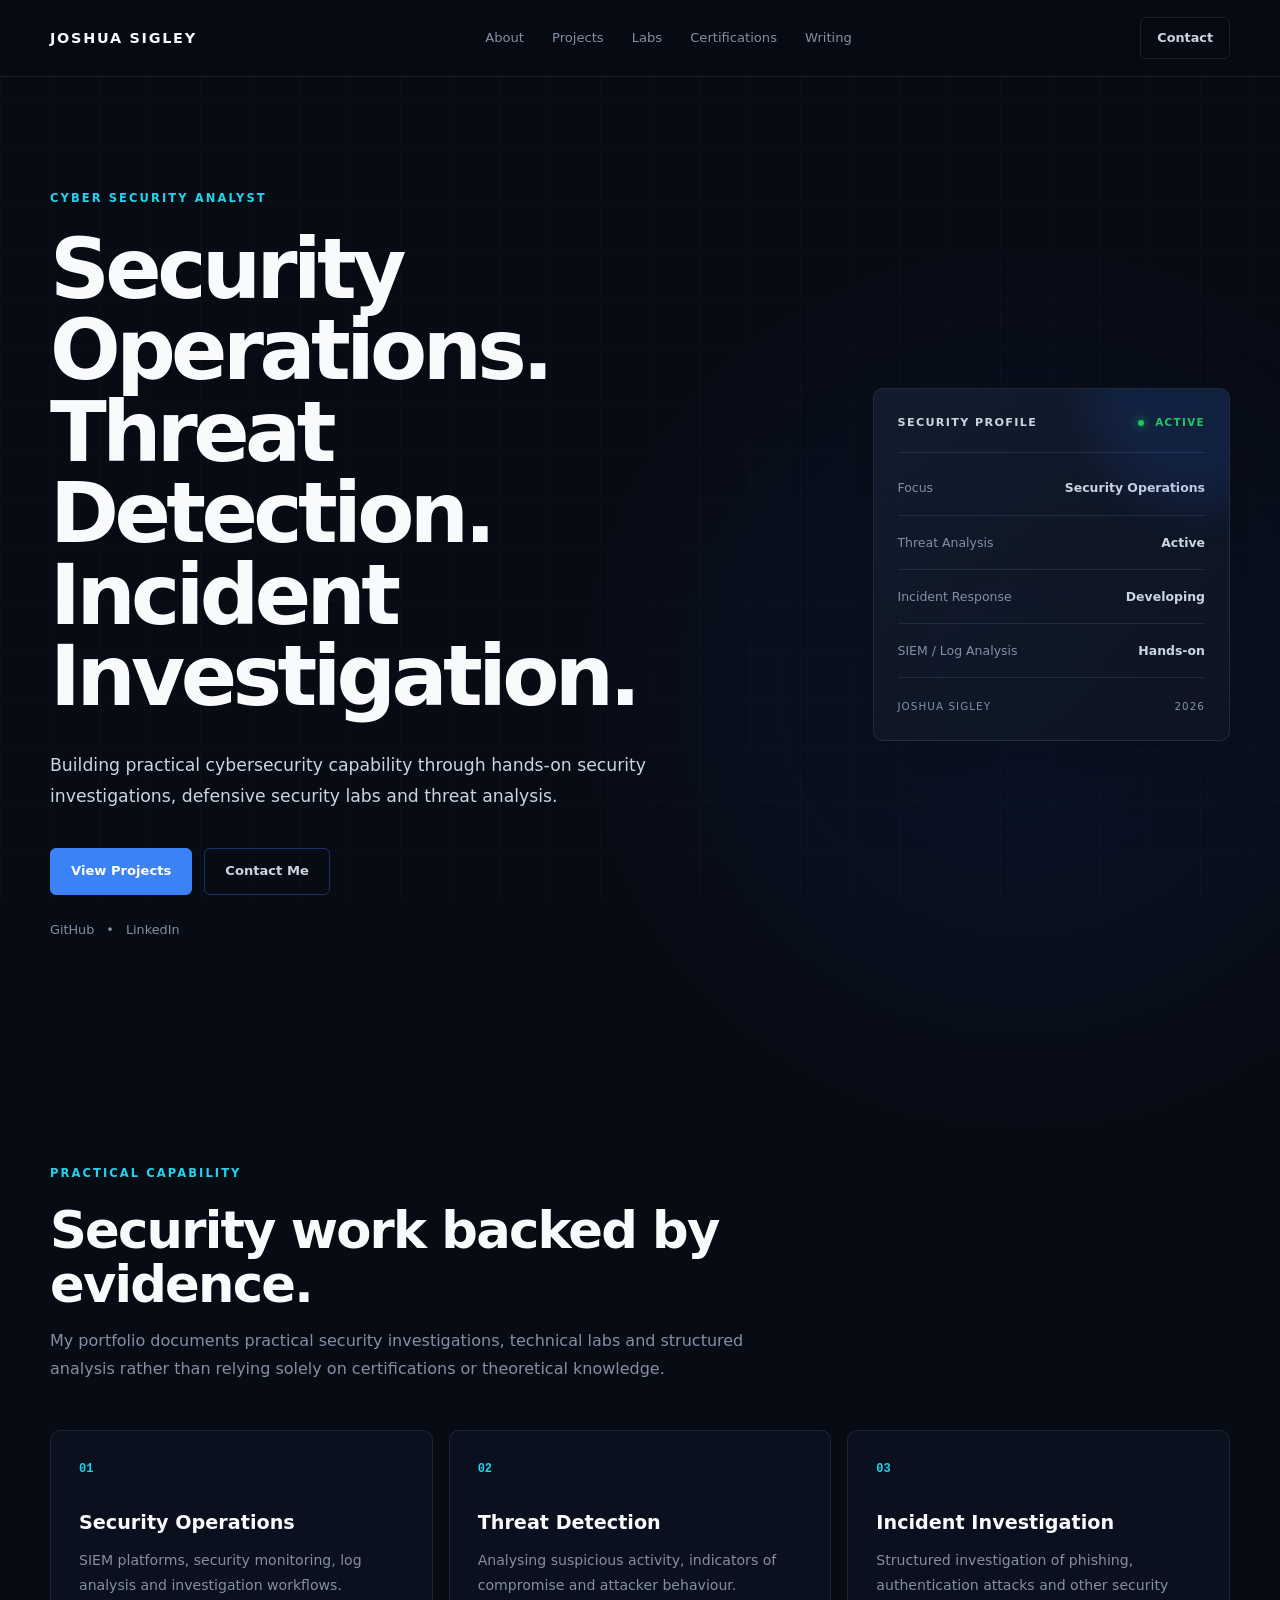
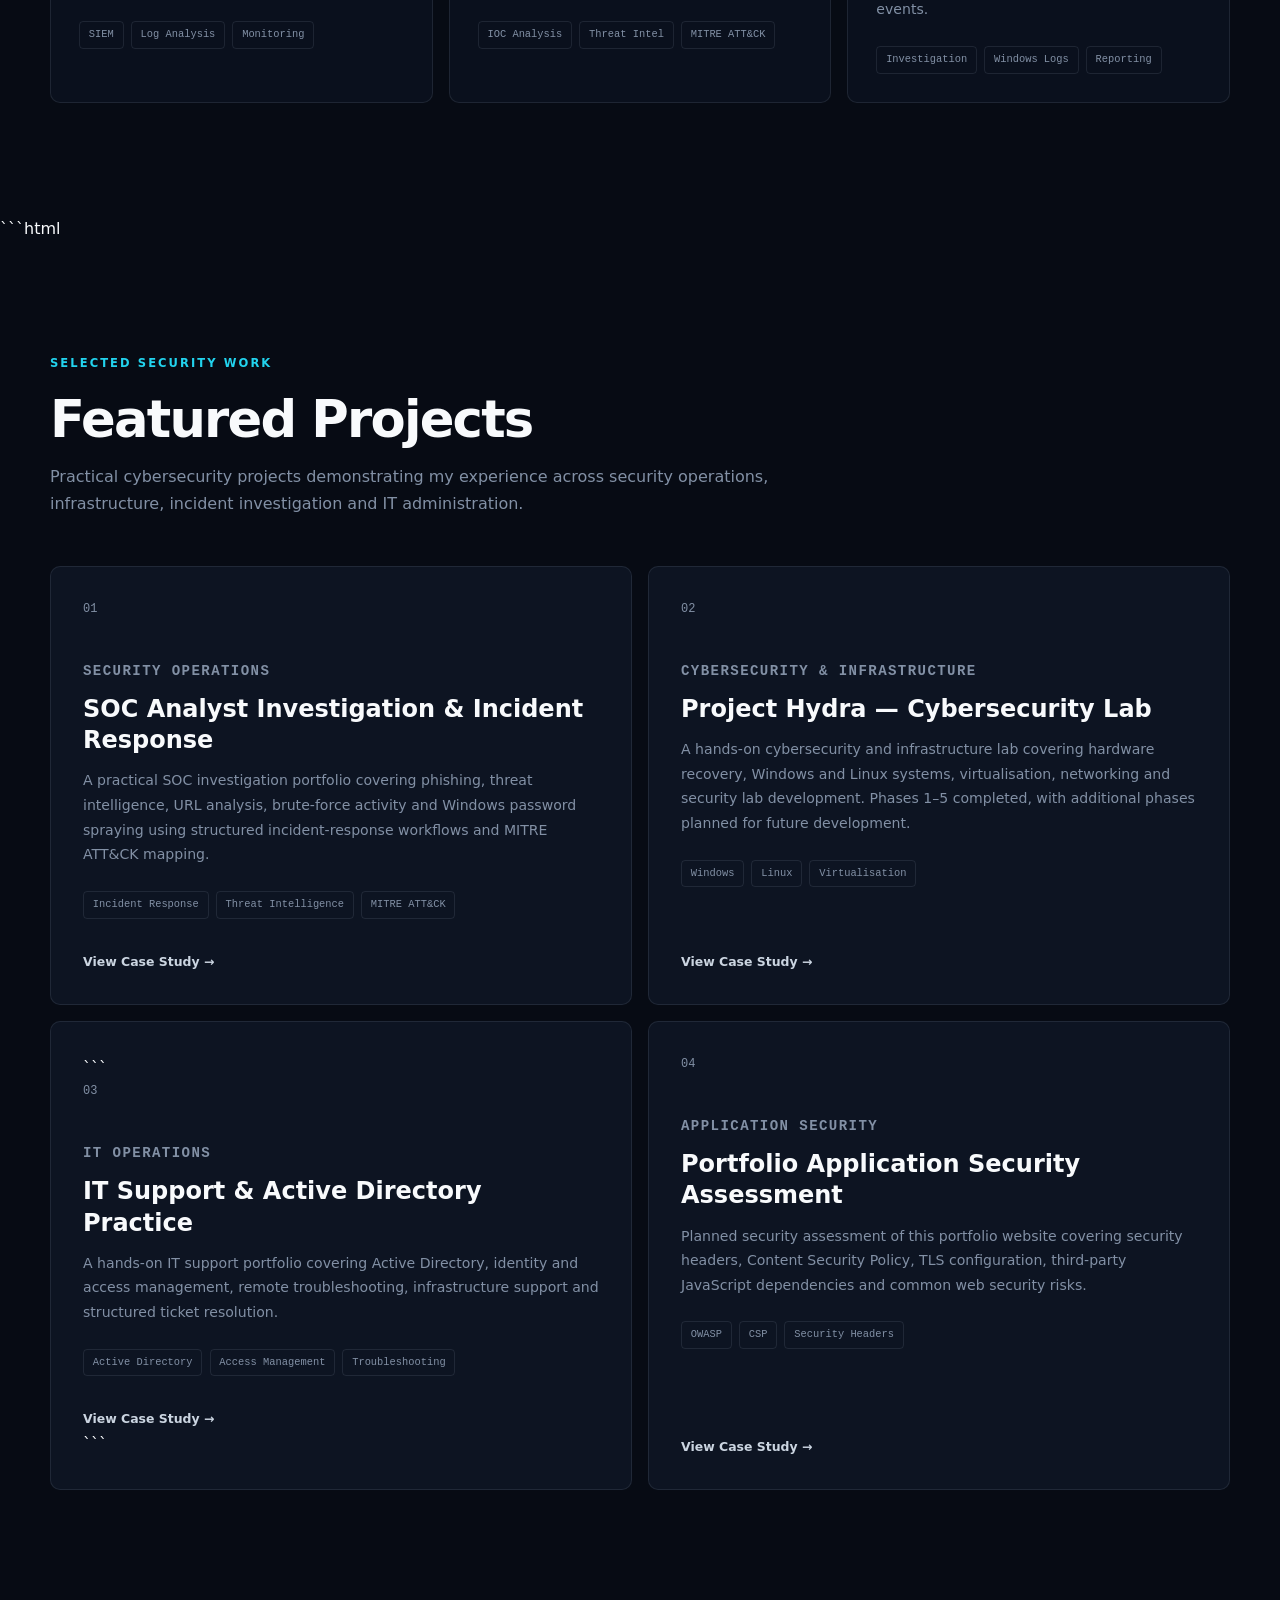
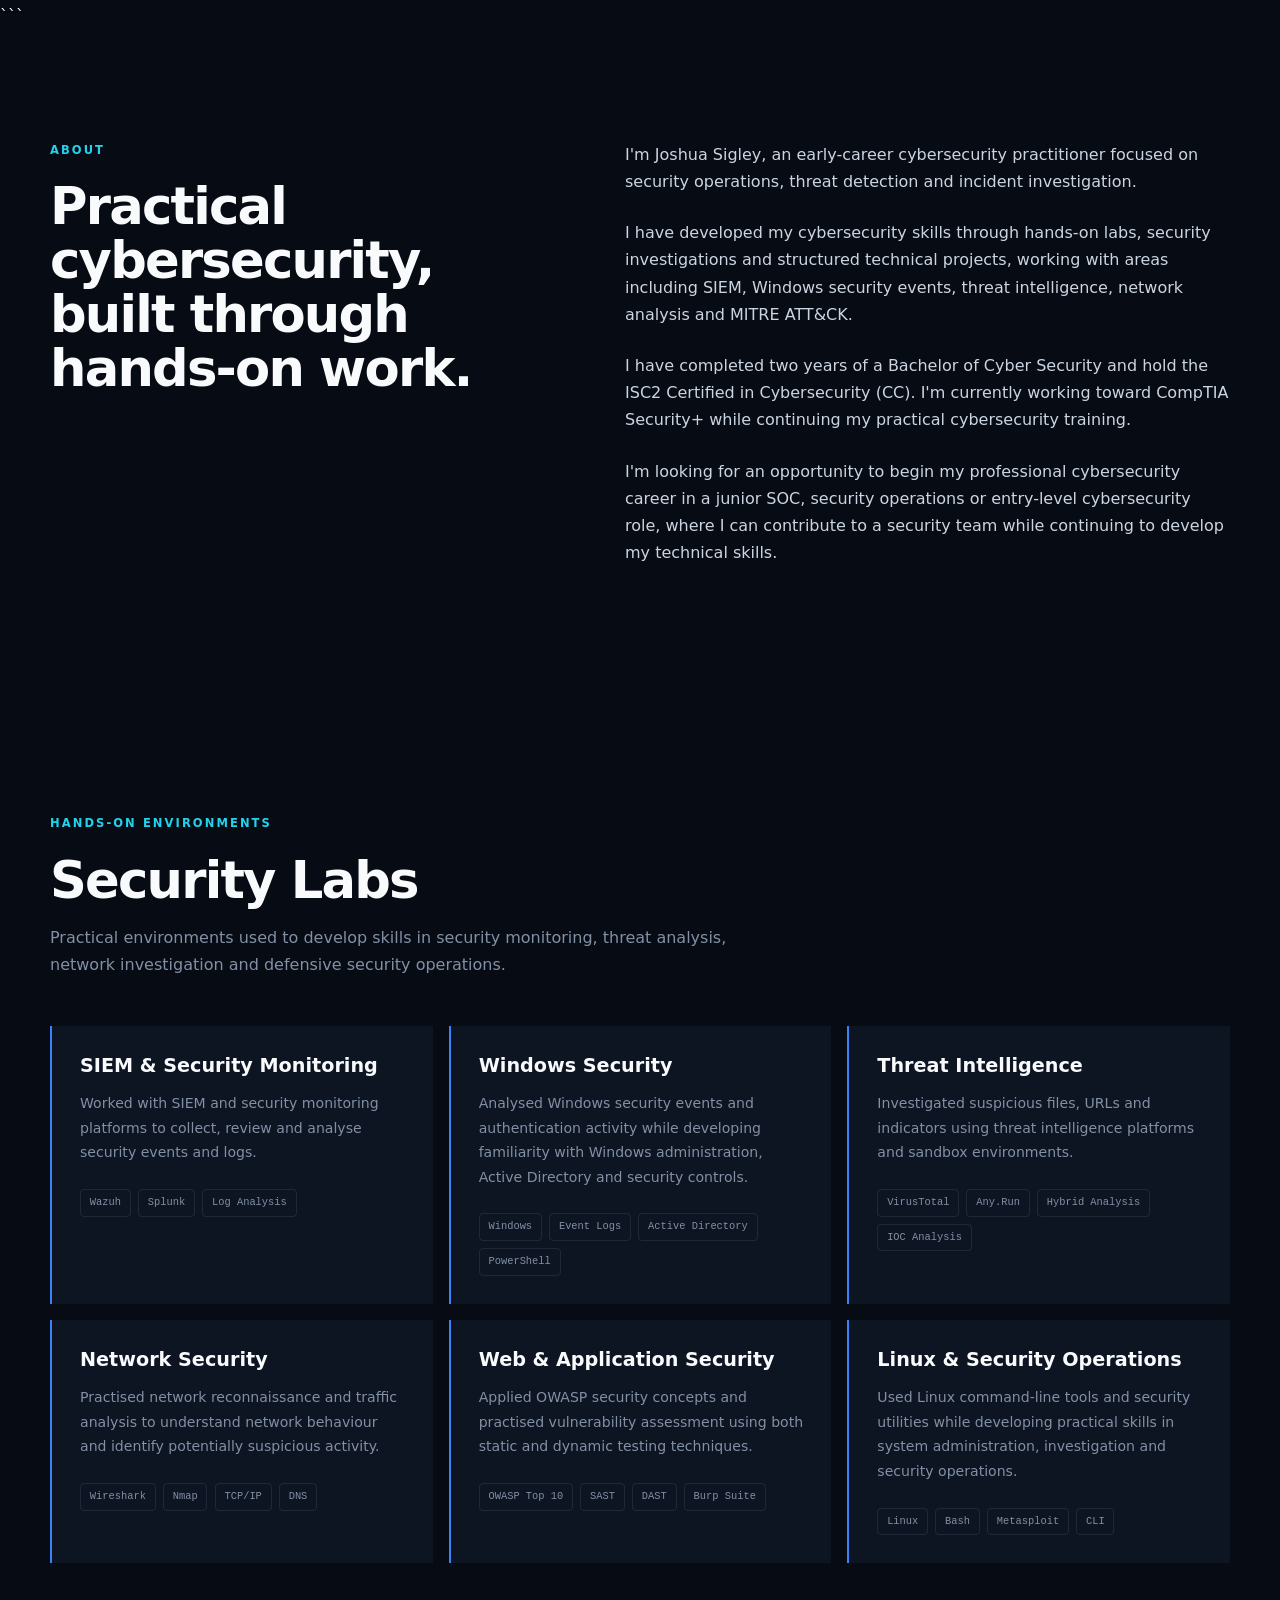
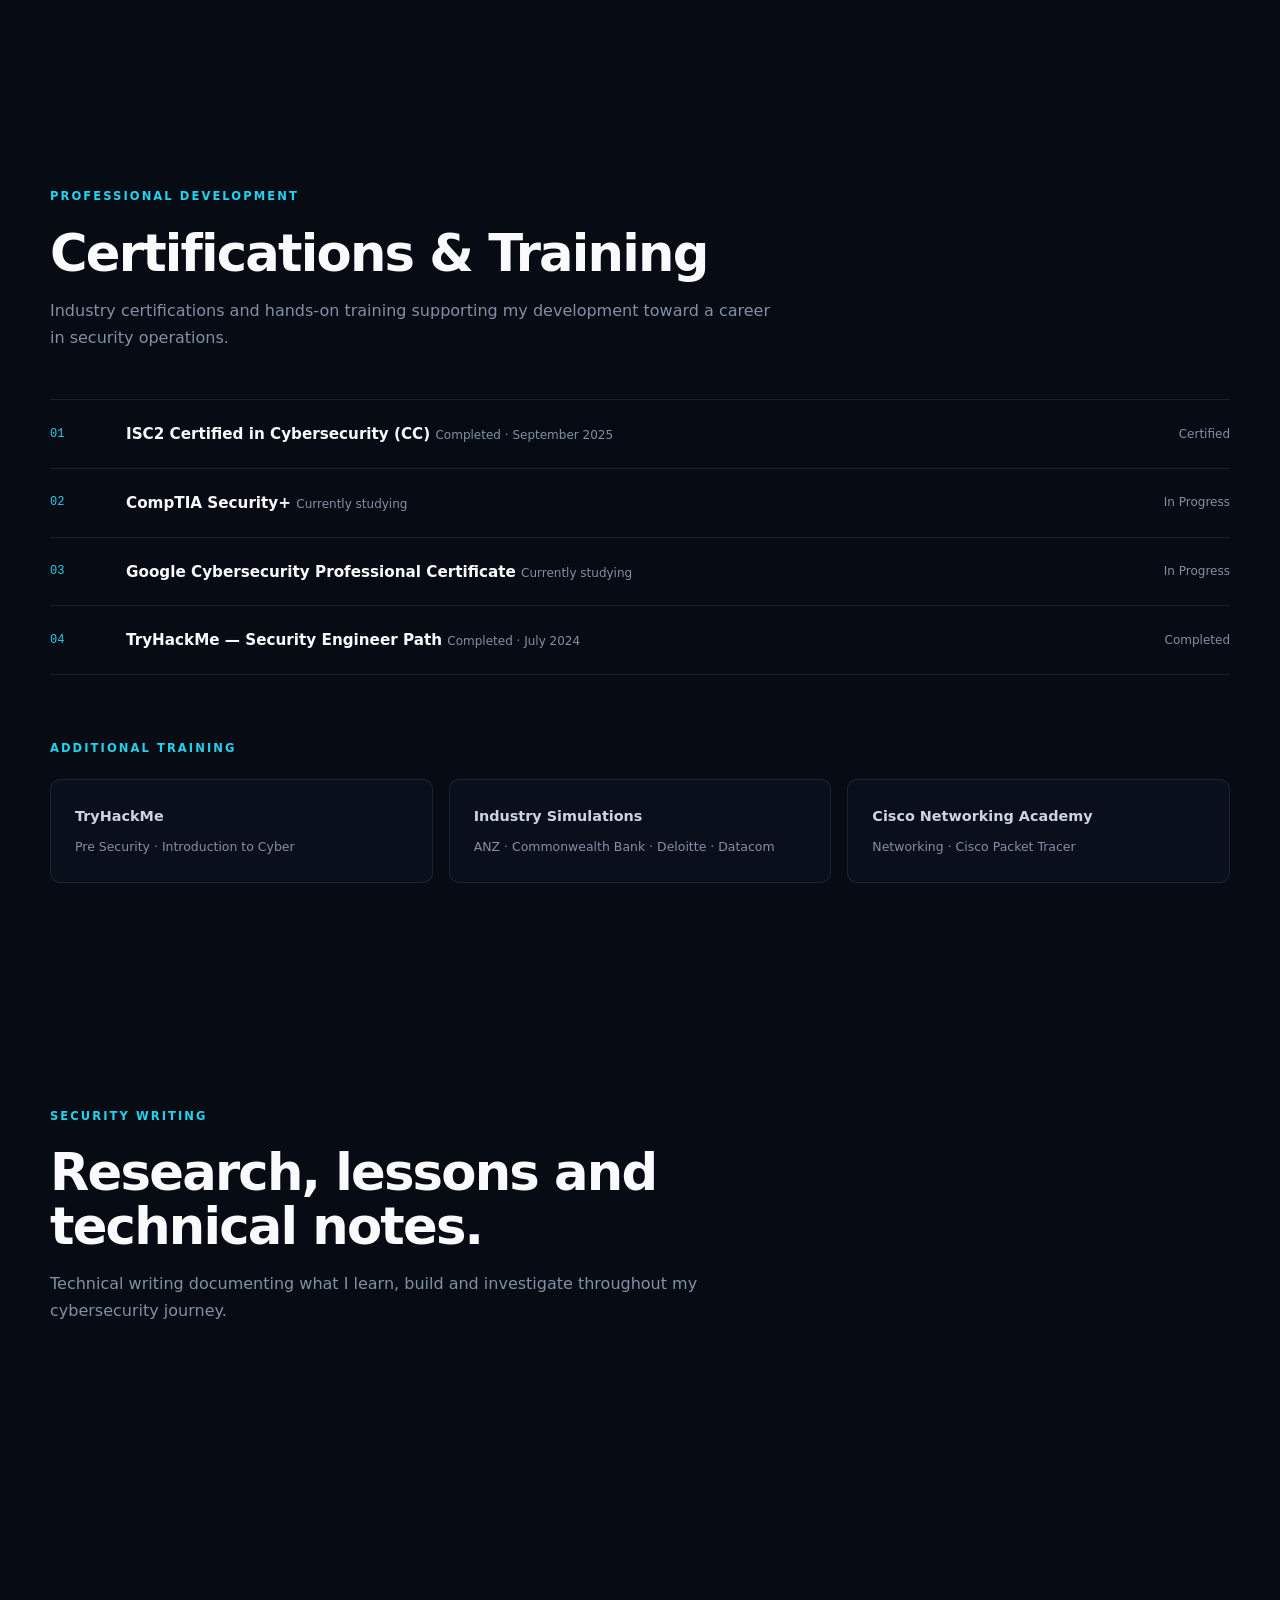
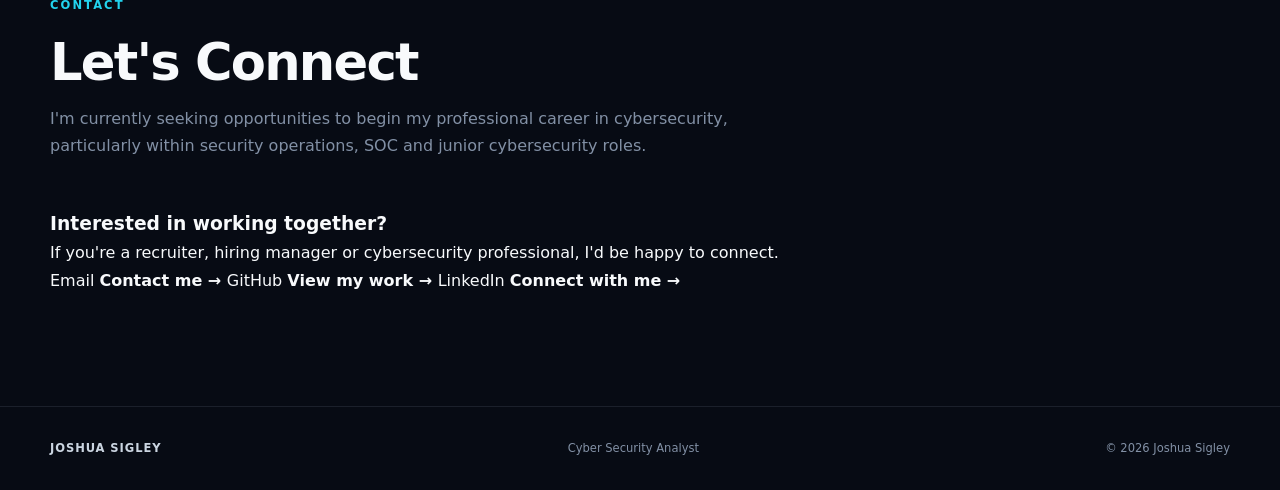
==== commit 7530ac03: "Update index.html" ====
--- a/index.html
+++ b/index.html
@@ -435,11 +435,11 @@
             </div>
 
             <a
-                href="#"
-                class="project-link"
-            >
-                Planned Assessment →
-            </a>
+    href="case-studies/security-audit-botium-toys.html"
+    class="project-link"
+>
+    View Case Study →
+</a>
 
         </article>
 
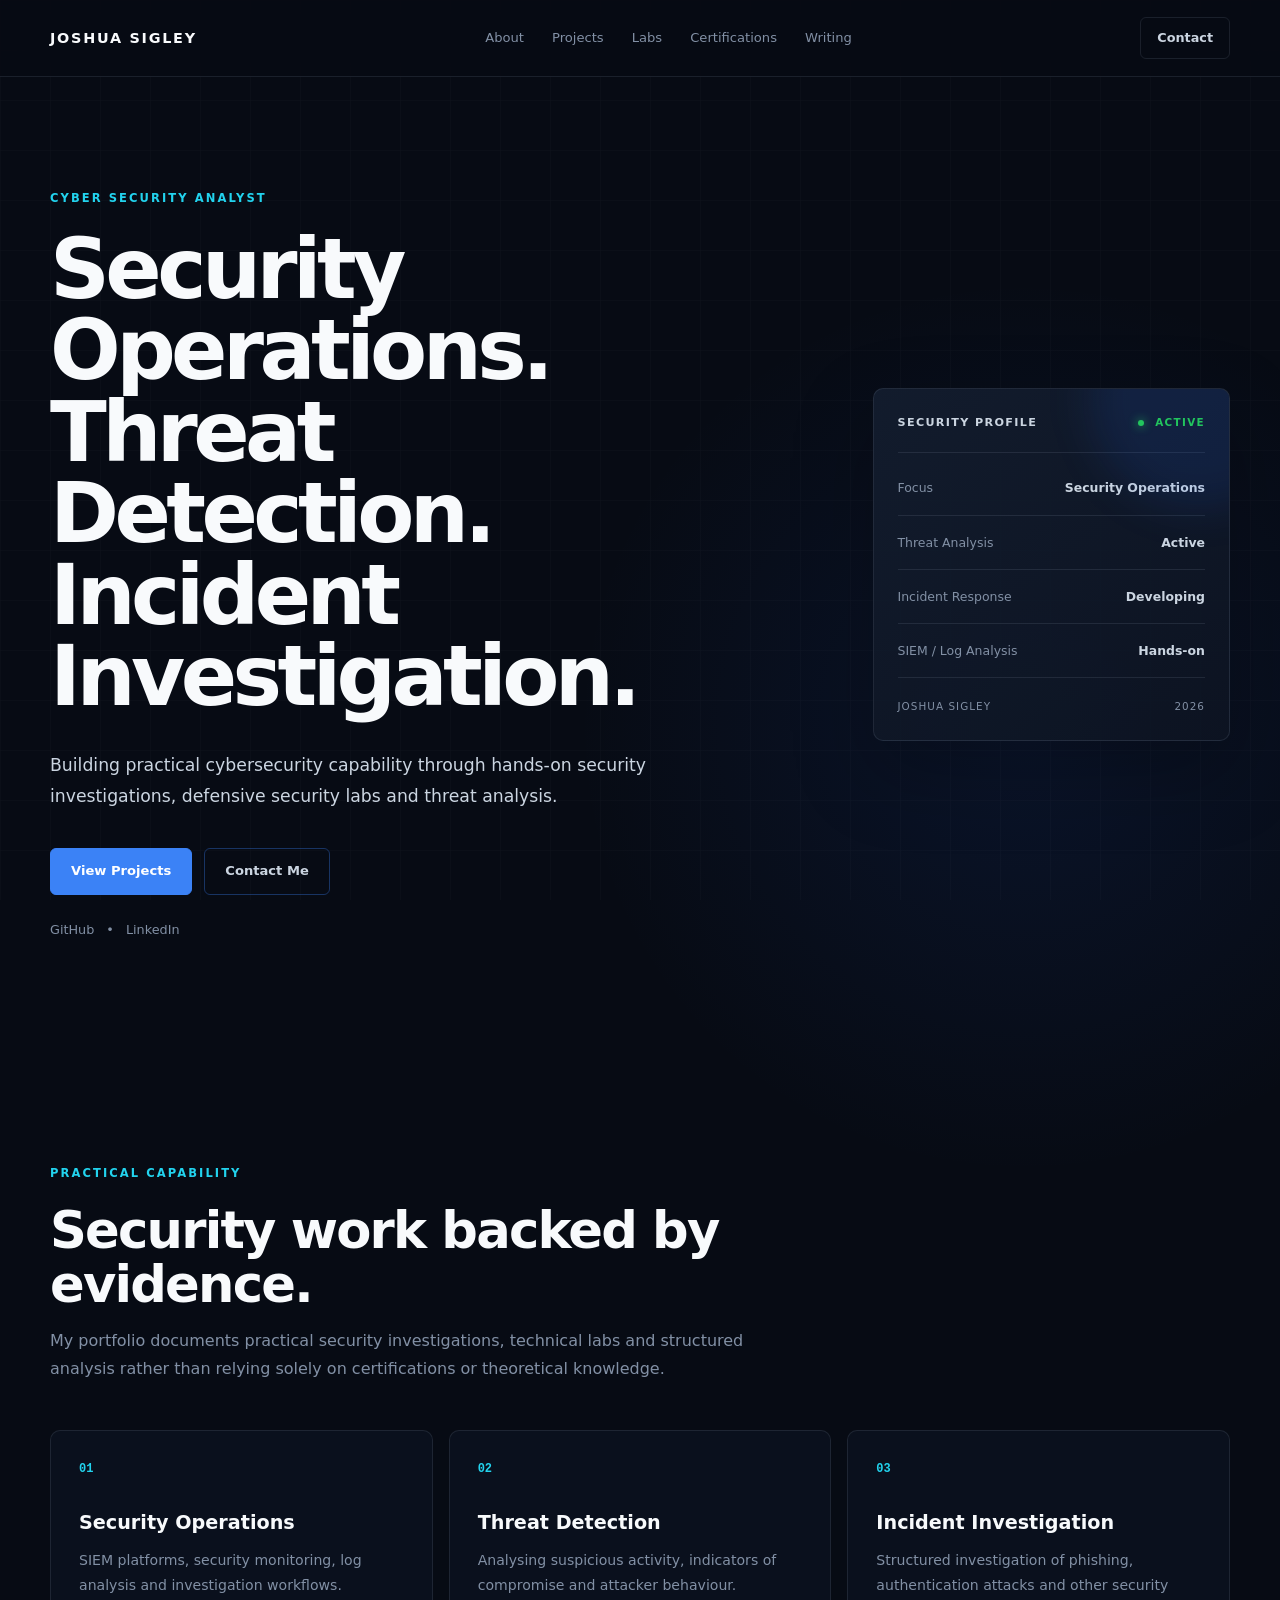
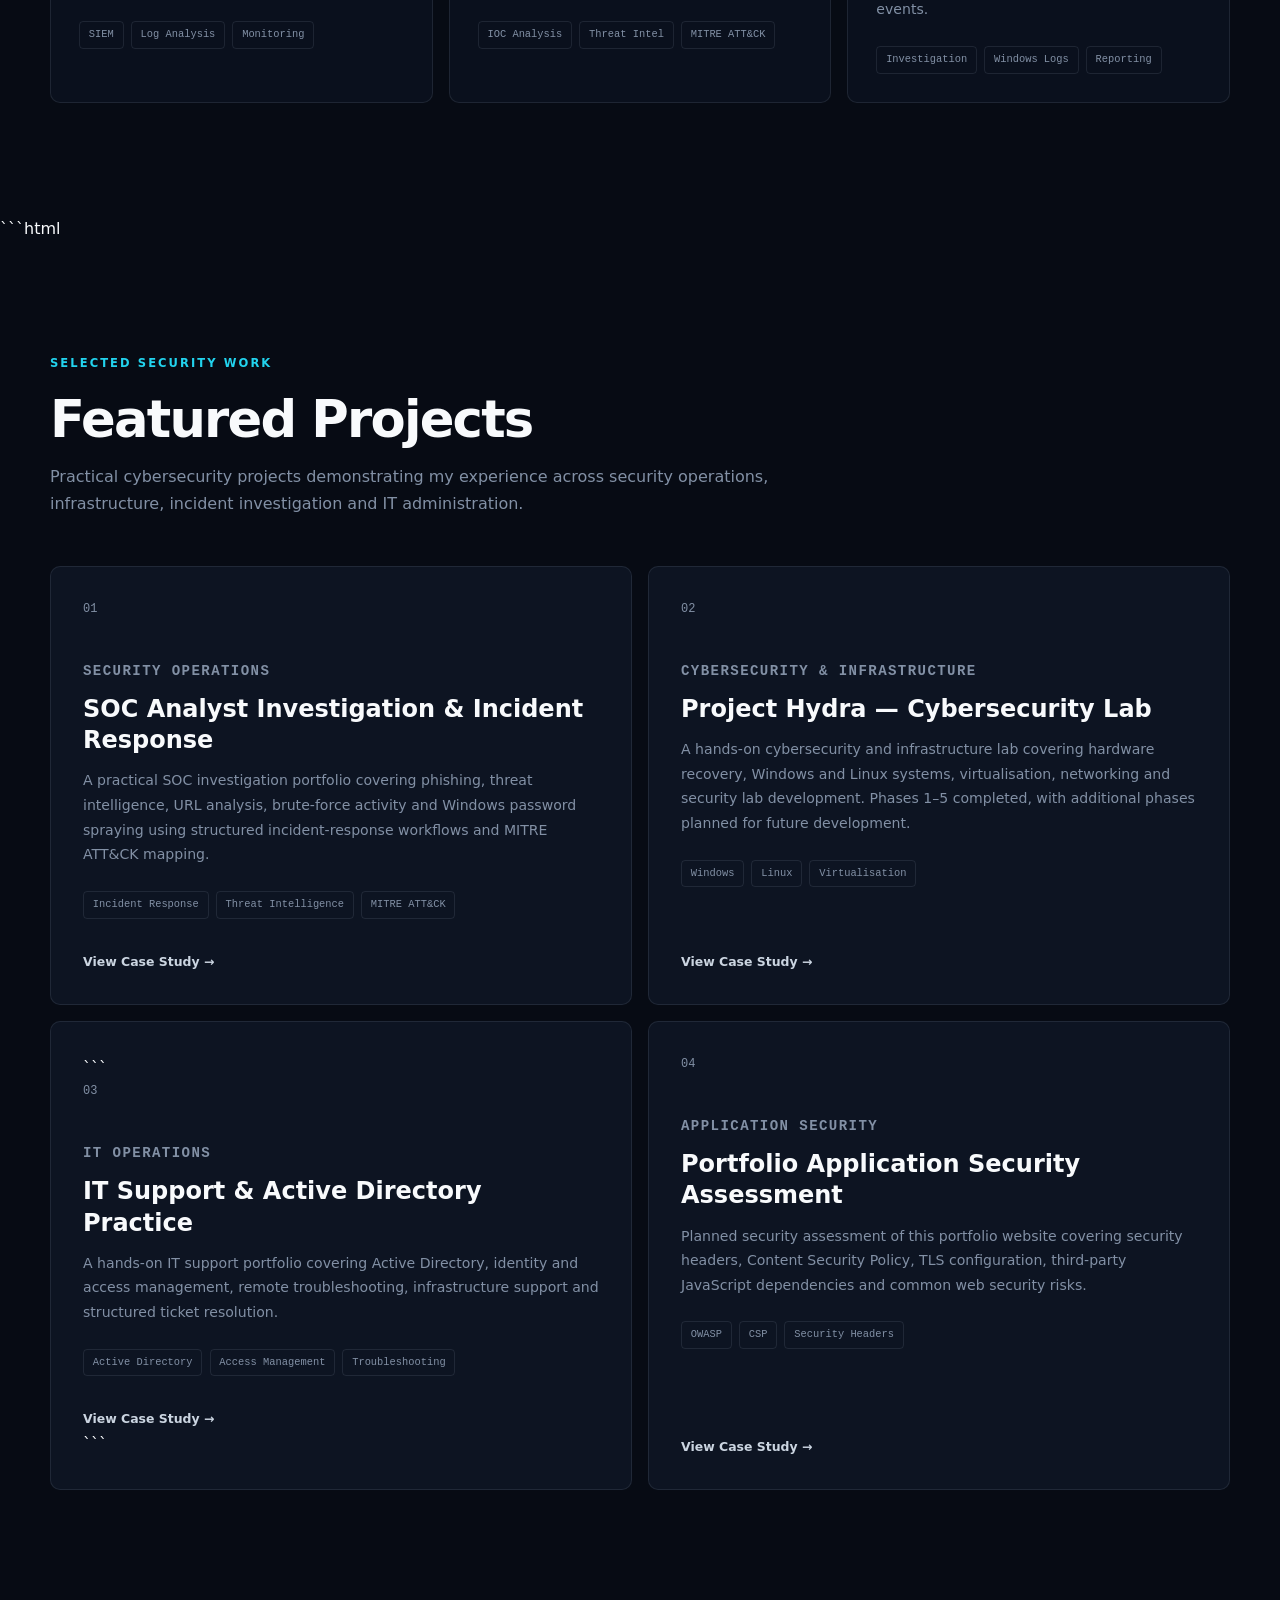
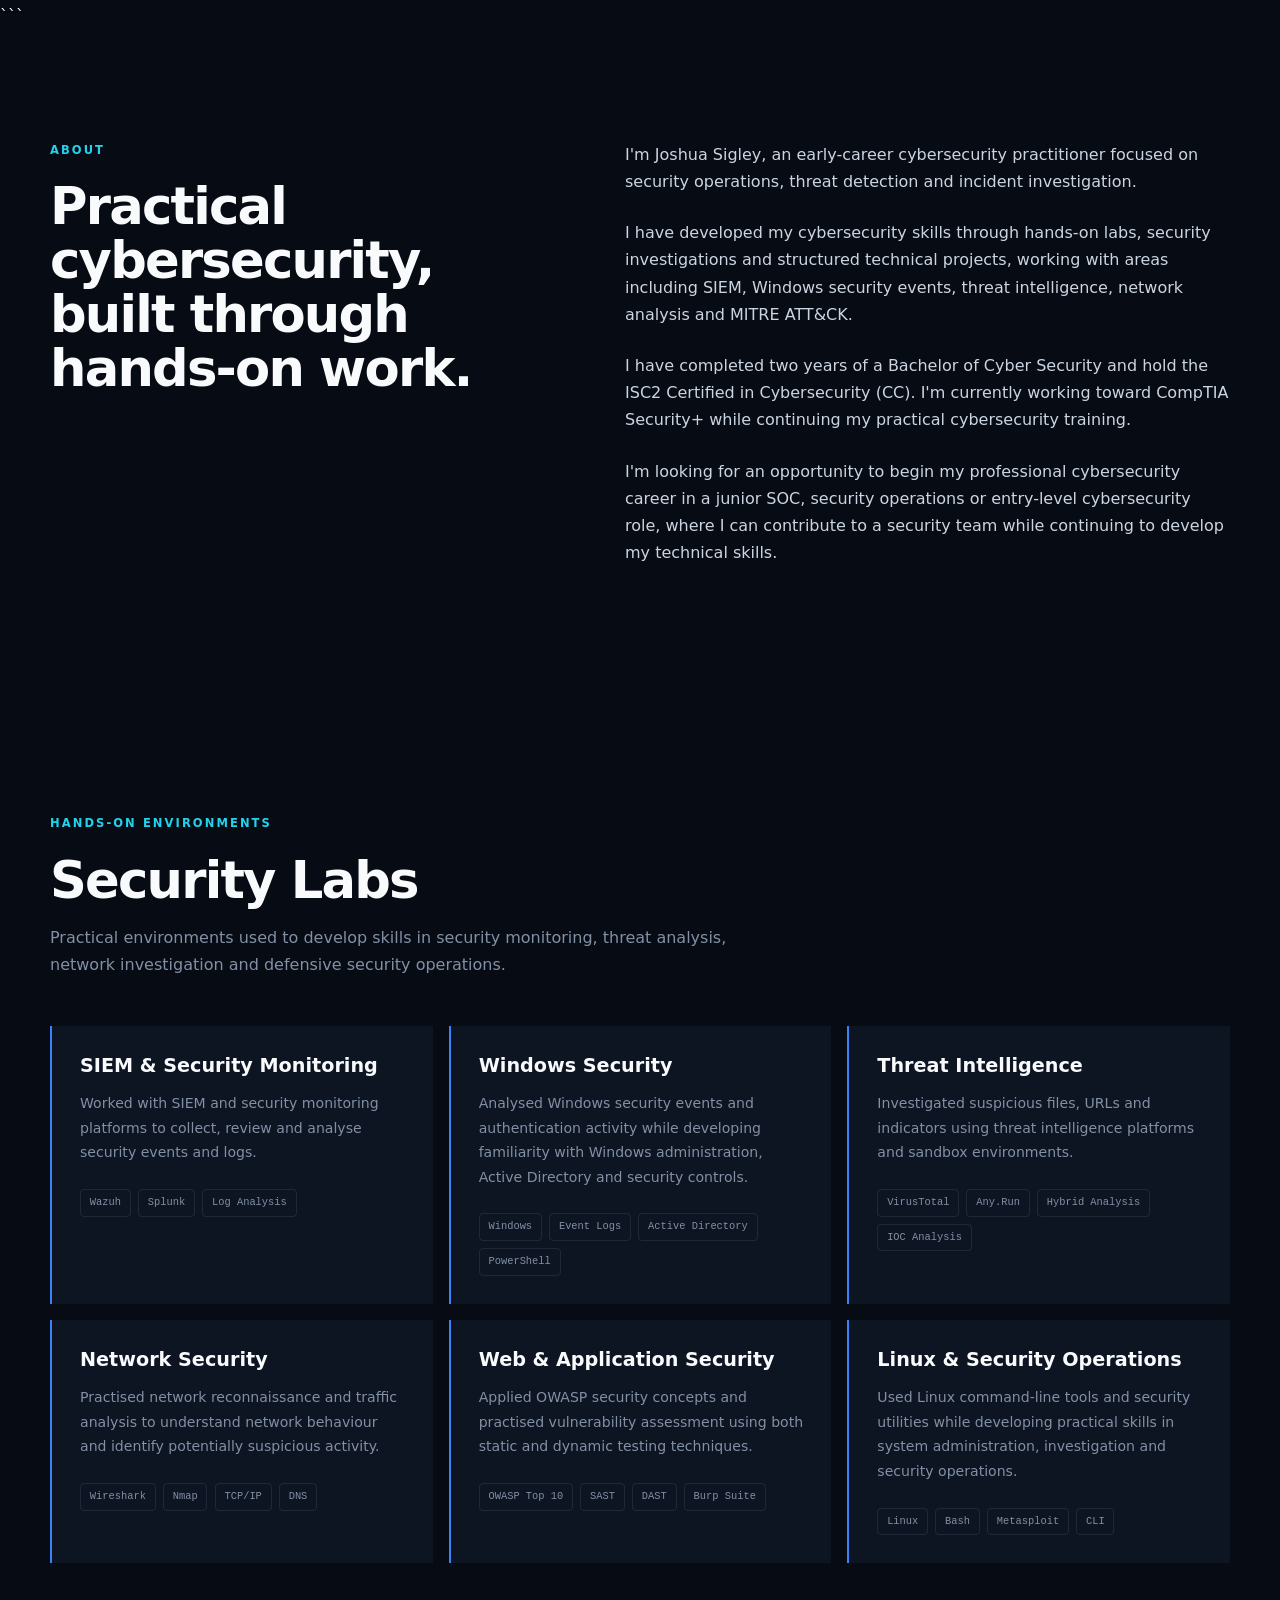
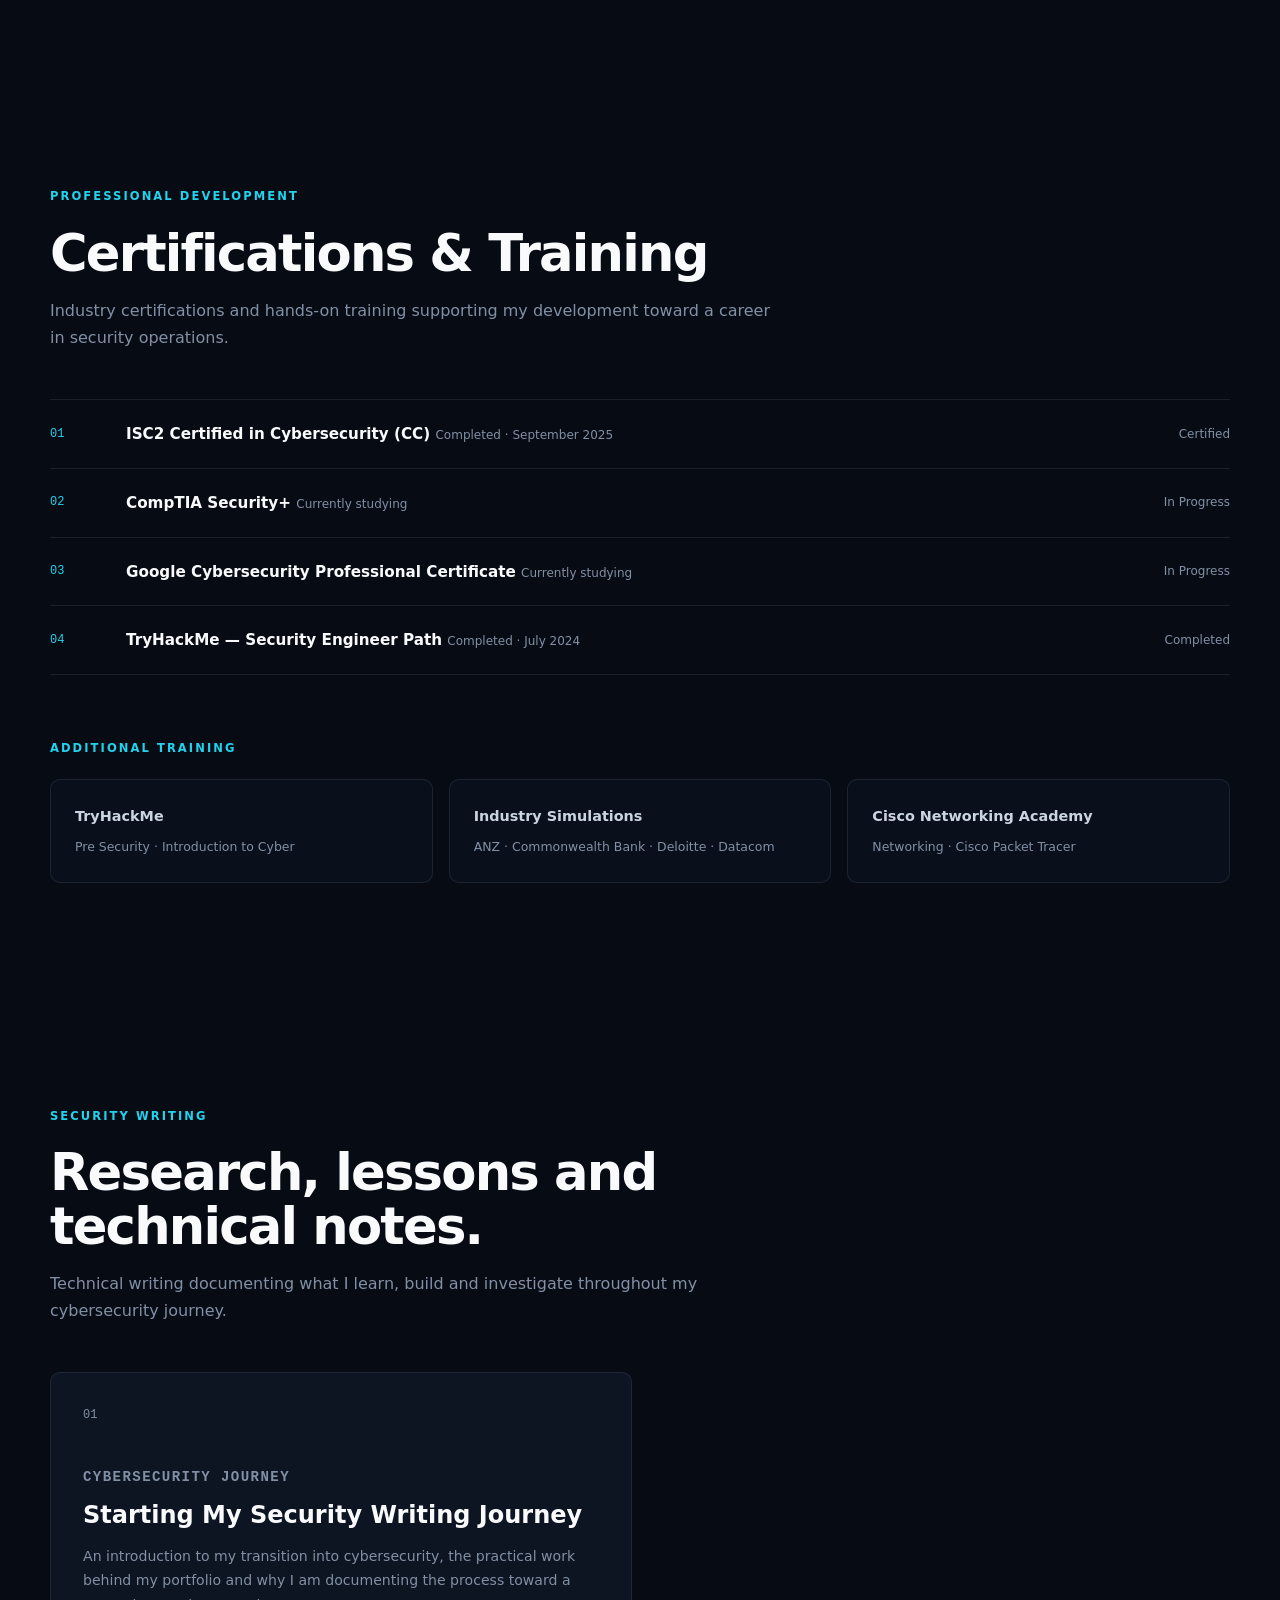
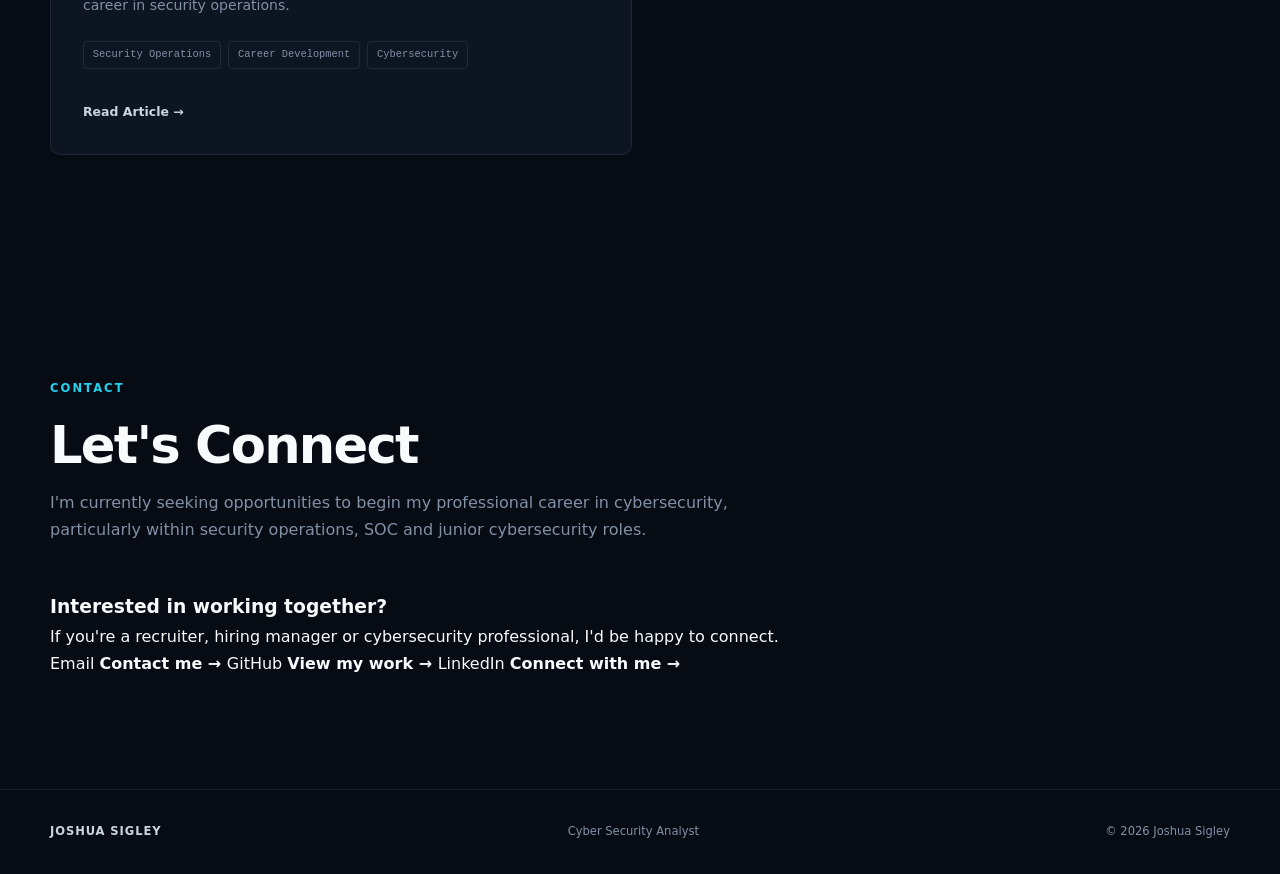
==== commit e5f4472f: "Update index.html" ====
--- a/index.html
+++ b/index.html
@@ -831,26 +831,73 @@
 
 
         <!-- Writing -->
-        <section id="writing">
-
-            <div class="section-heading">
-
-                <p class="eyebrow">
-                    SECURITY WRITING
-                </p>
-
-                <h2>
-                    Research, lessons and technical notes.
-                </h2>
-
-                <p>
-                    Technical writing documenting what I learn, build
-                    and investigate throughout my cybersecurity journey.
-                </p>
-
-            </div>
-
-        </section>
+       <section id="writing">
+
+    <div class="section-heading">
+
+        <p class="eyebrow">
+            SECURITY WRITING
+        </p>
+
+        <h2>
+            Research, lessons and technical notes.
+        </h2>
+
+        <p>
+            Technical writing documenting what I learn, build
+            and investigate throughout my cybersecurity journey.
+        </p>
+
+    </div>
+
+
+    <div class="project-grid">
+
+
+        <!-- Writing 01 -->
+
+        <article class="project-card">
+
+            <div class="project-number">
+                01
+            </div>
+
+            <p class="project-type">
+                CYBERSECURITY JOURNEY
+            </p>
+
+            <h3>
+                Starting My Security Writing Journey
+            </h3>
+
+            <p>
+                An introduction to my transition into cybersecurity,
+                the practical work behind my portfolio and why I am
+                documenting the process toward a career in security
+                operations.
+            </p>
+
+            <div class="card-tags">
+
+                <span>Security Operations</span>
+                <span>Career Development</span>
+                <span>Cybersecurity</span>
+
+            </div>
+
+            <a
+                href="blog/starting-my-security-writing-journey.html"
+                class="project-link"
+            >
+                Read Article →
+            </a>
+
+        </article>
+
+
+    </div>
+
+</section>
 
 
         <!-- Contact -->
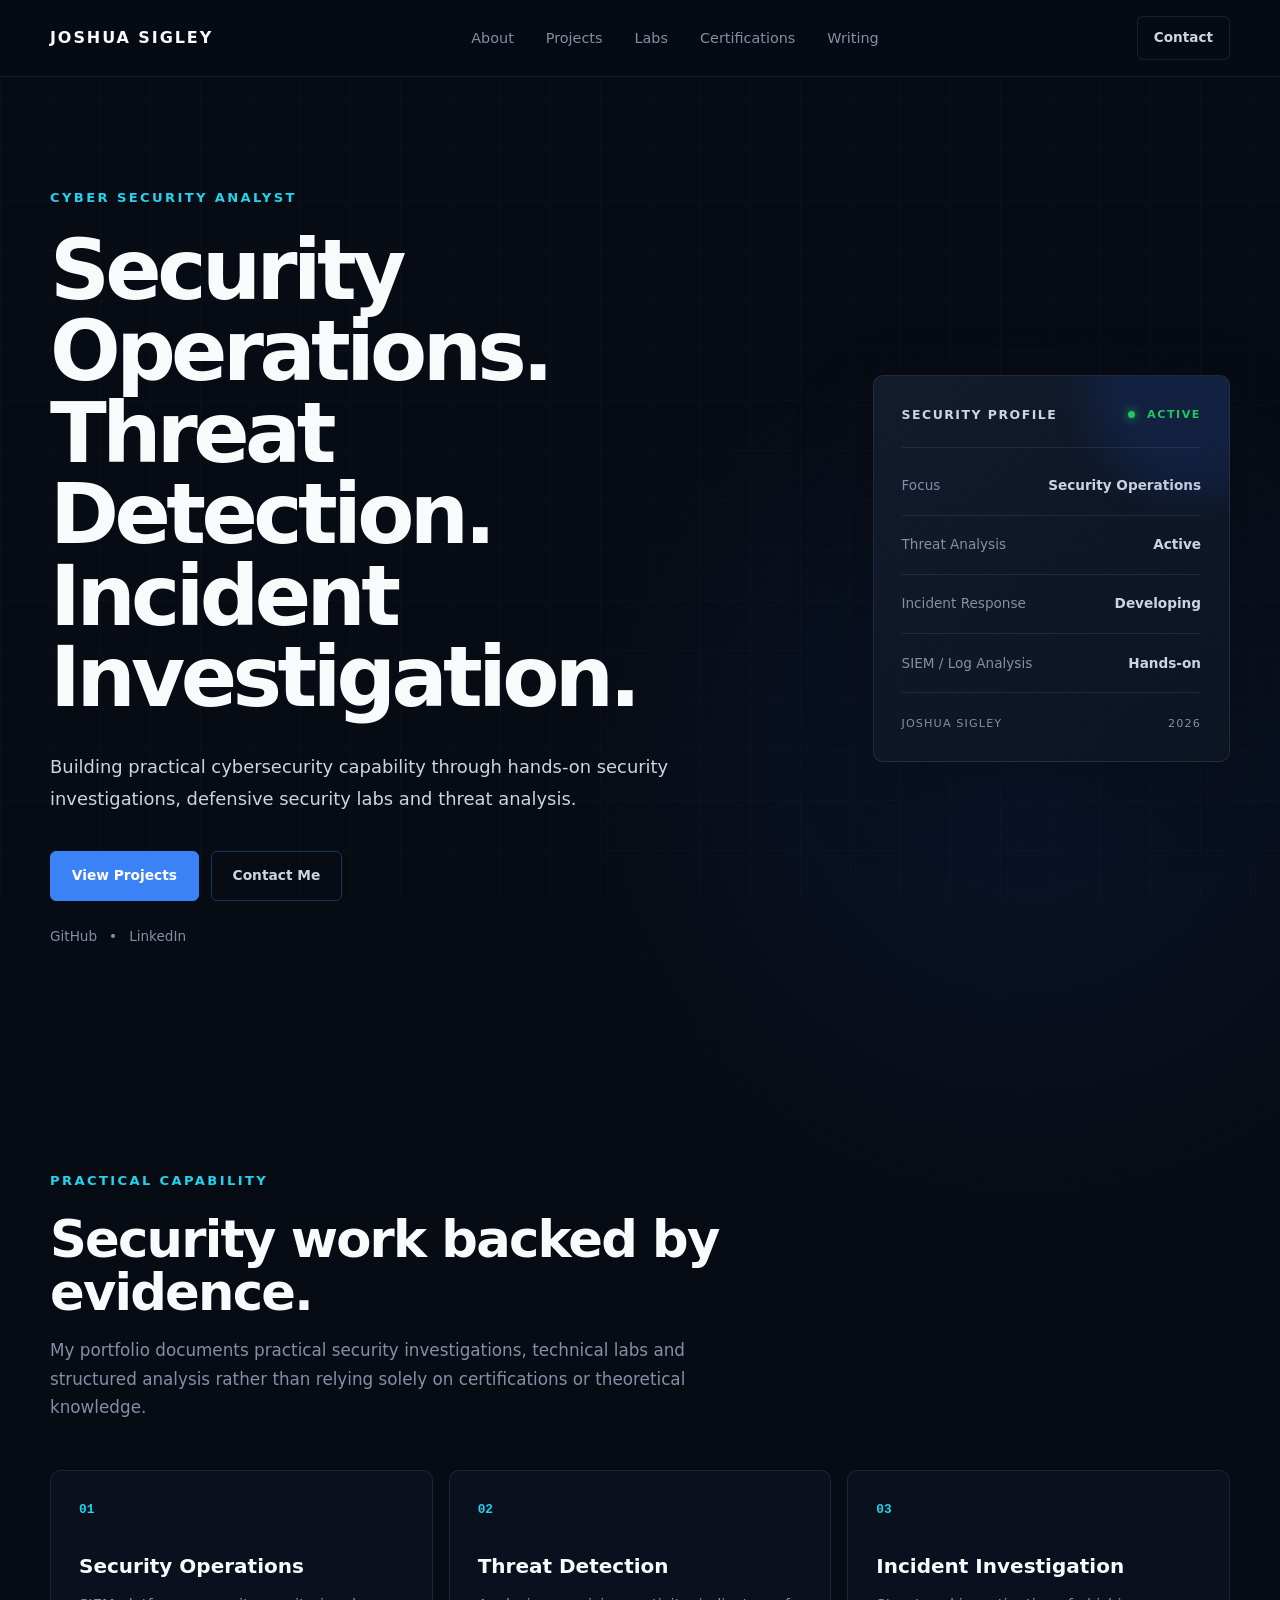
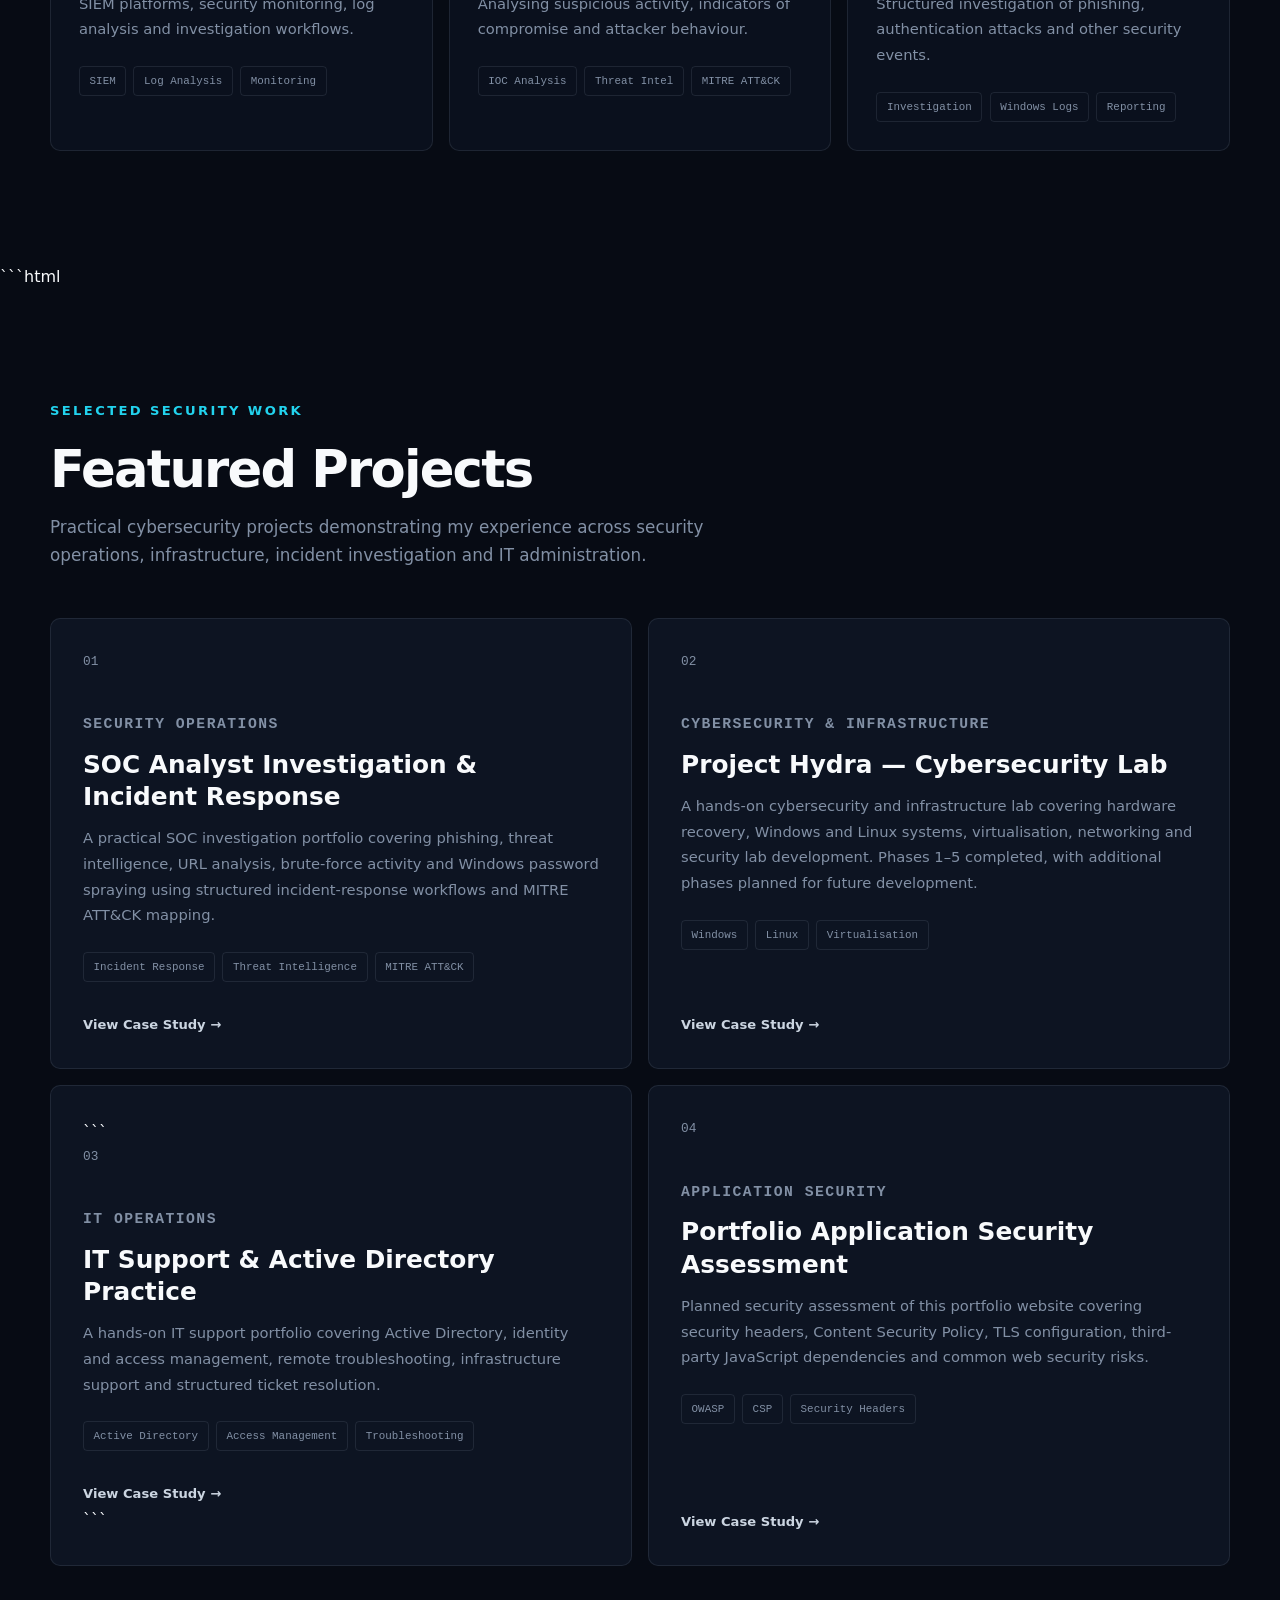
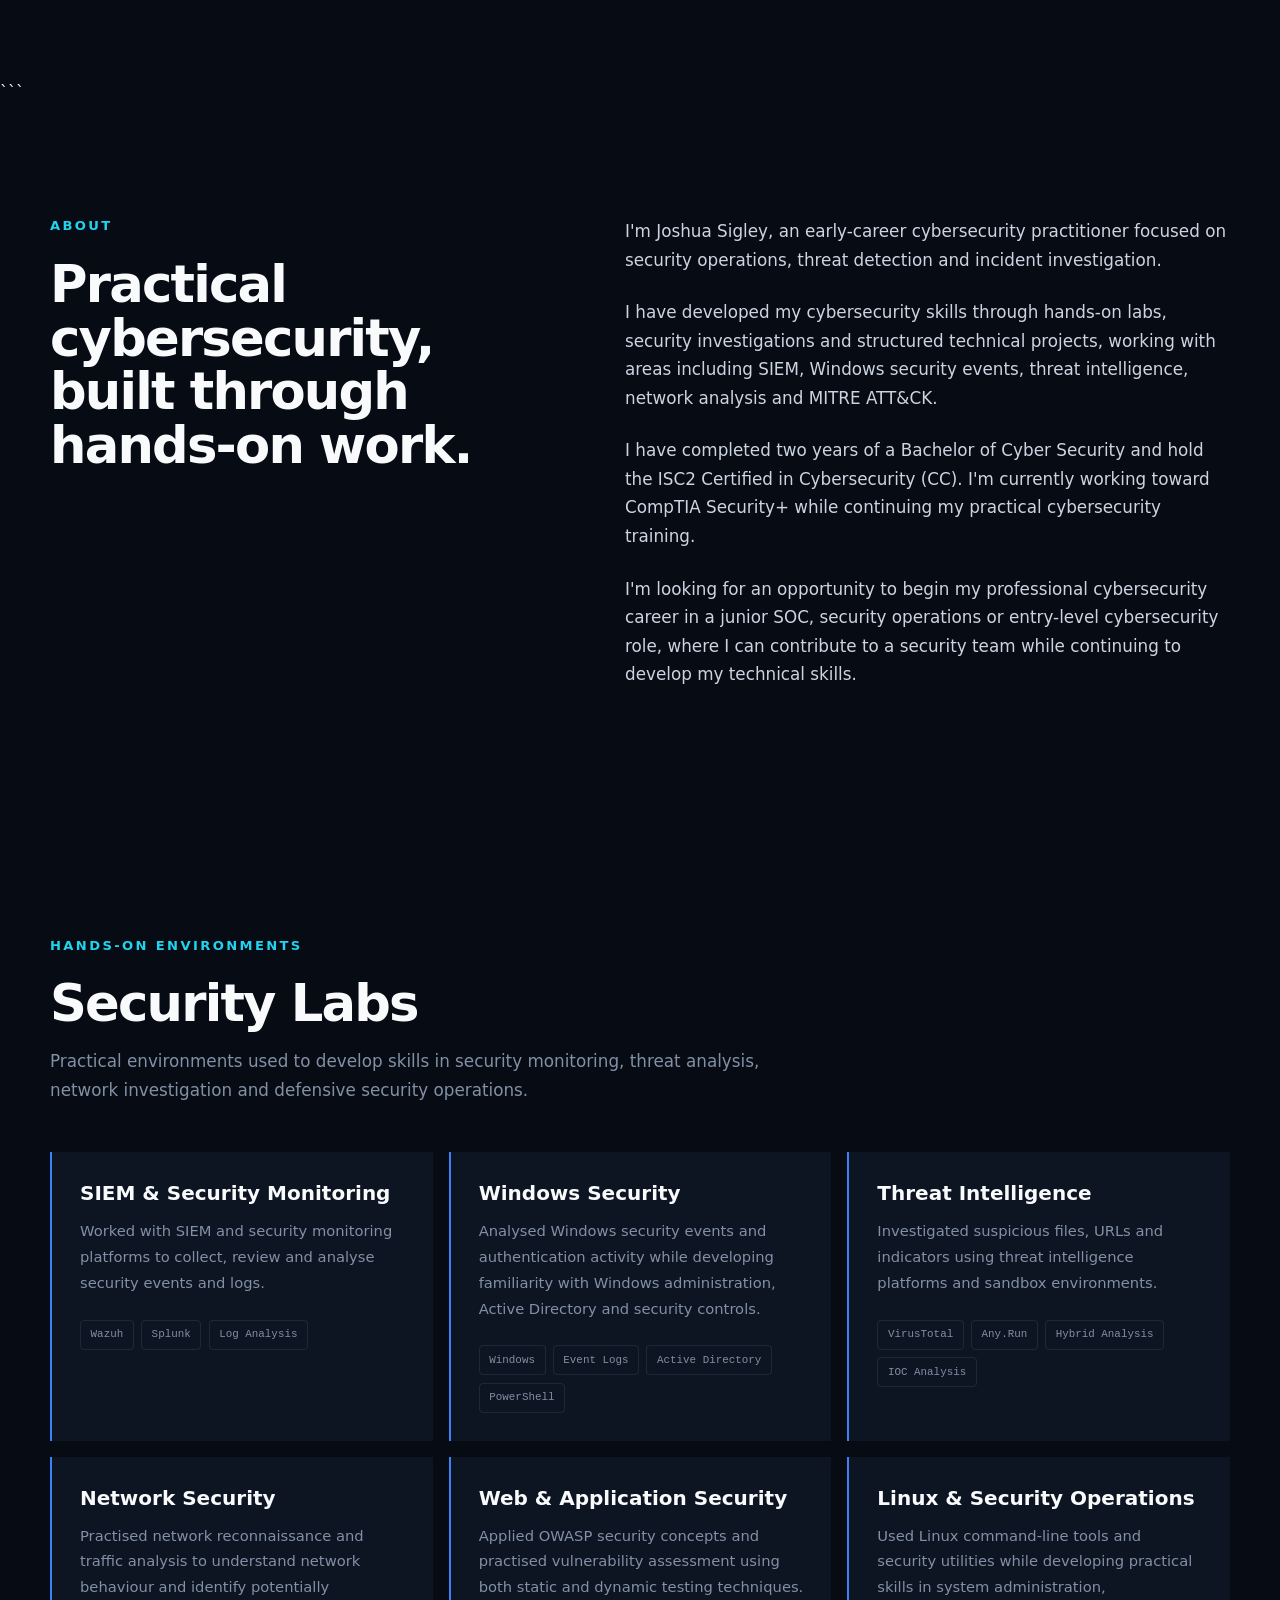
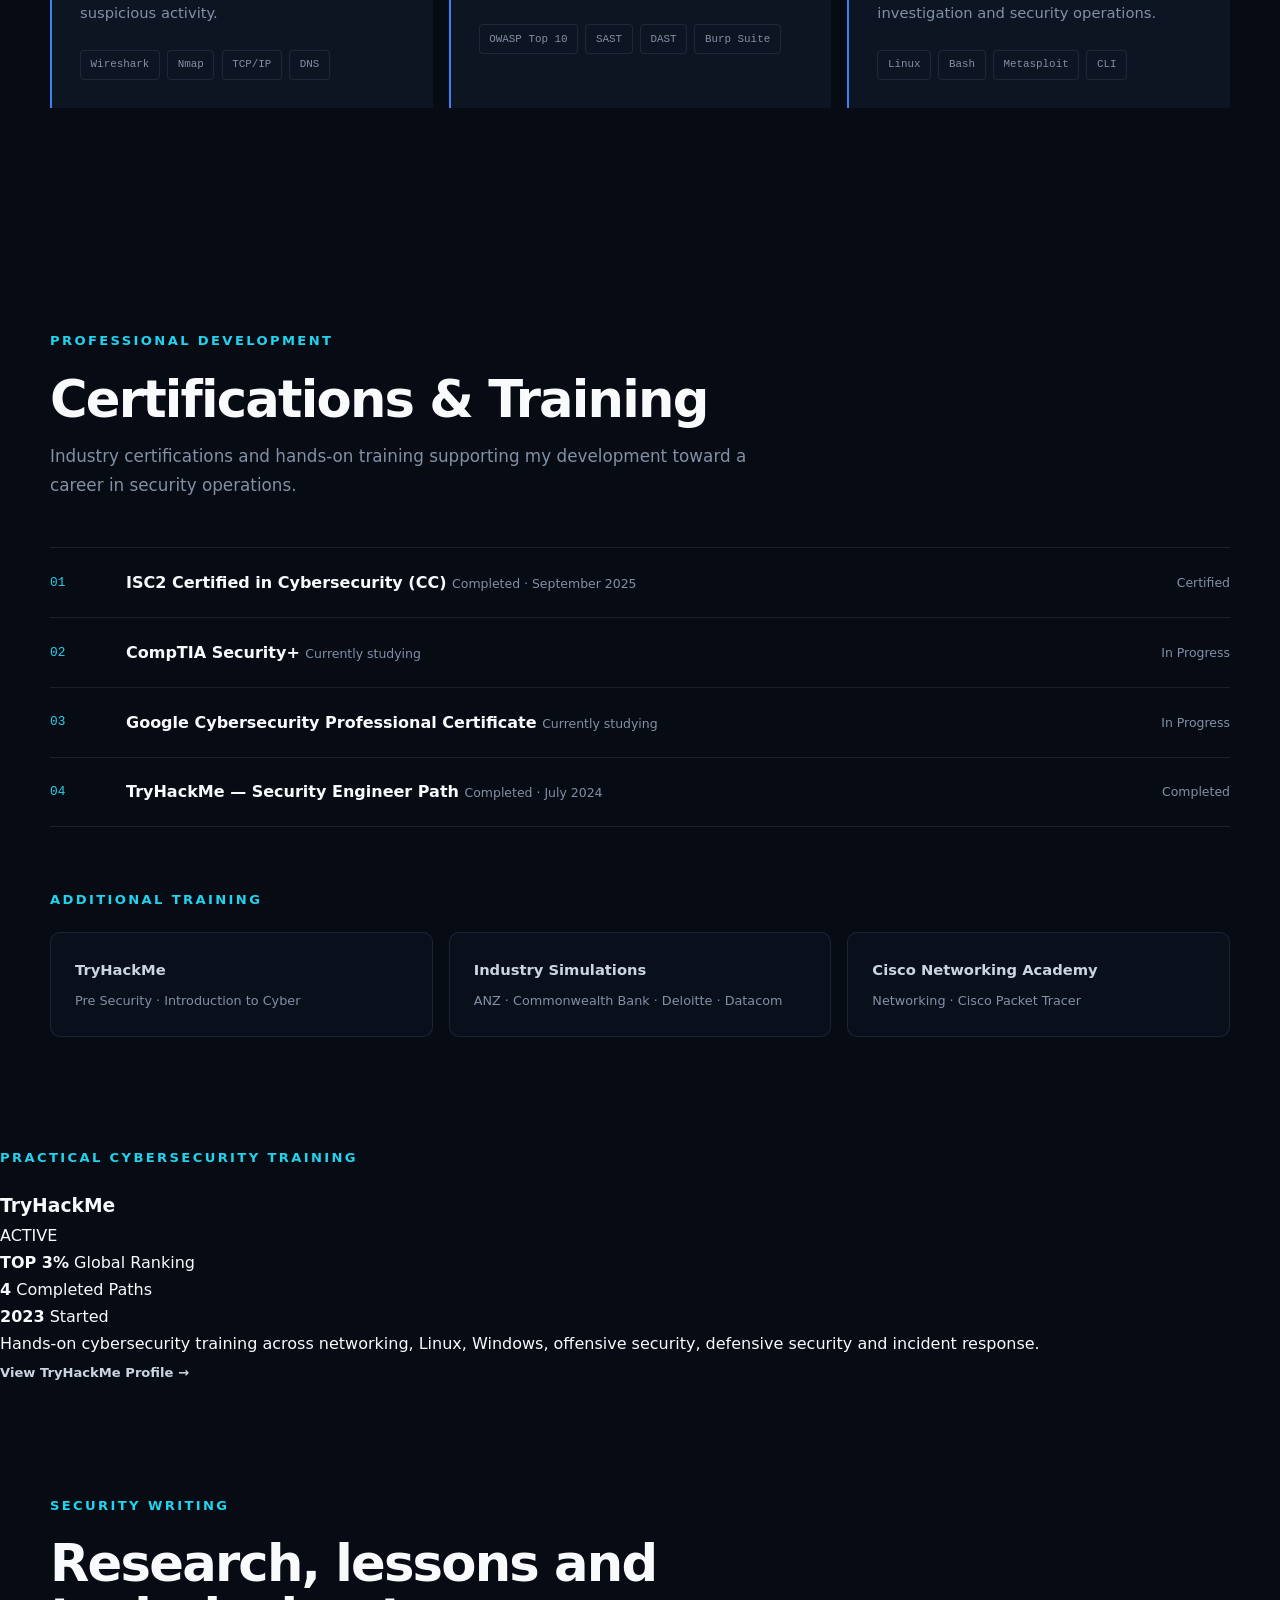
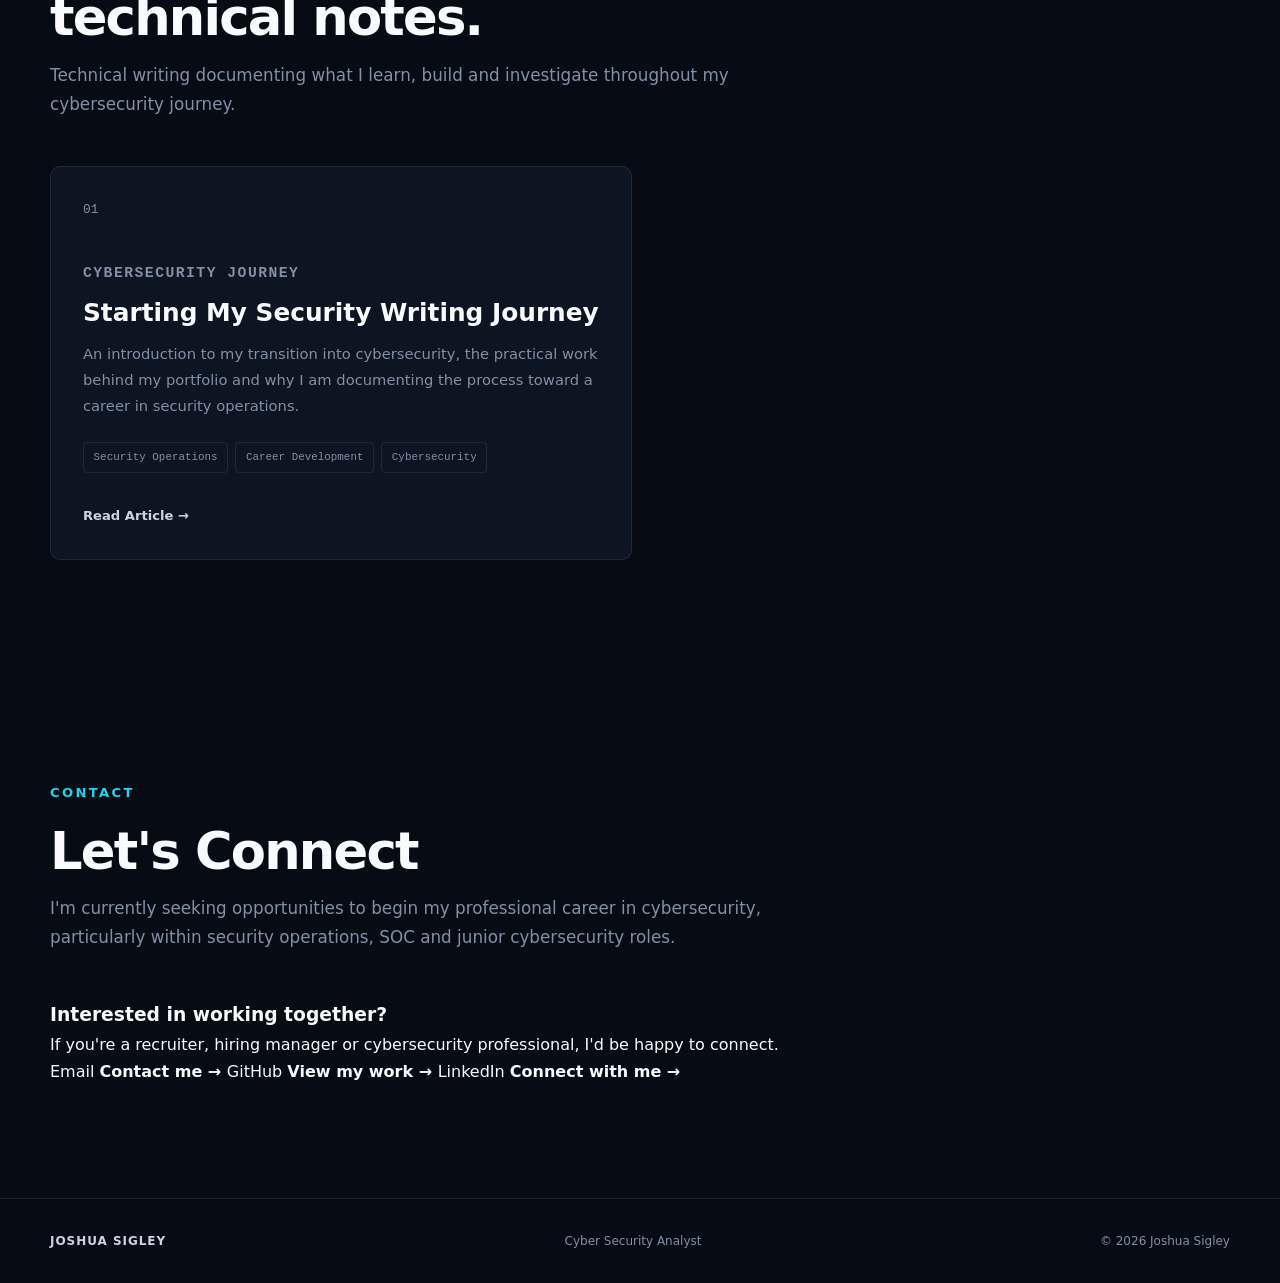
==== commit 5f717f6e: "Update index.html" ====
--- a/index.html
+++ b/index.html
@@ -829,6 +829,70 @@
 
 </section>
 
+        <!-- TryHackMe Profile -->
+
+<div class="tryhackme-card">
+
+    <div class="tryhackme-header">
+
+        <div>
+            <p class="eyebrow">
+                PRACTICAL CYBERSECURITY TRAINING
+            </p>
+
+            <h3>
+                TryHackMe
+            </h3>
+        </div>
+
+        <span class="tryhackme-status">
+            ACTIVE
+        </span>
+
+    </div>
+
+
+    <div class="tryhackme-content">
+
+        <div class="tryhackme-stat">
+            <strong>TOP 3%</strong>
+            <span>Global Ranking</span>
+        </div>
+
+        <div class="tryhackme-stat">
+            <strong>4</strong>
+            <span>Completed Paths</span>
+        </div>
+
+        <div class="tryhackme-stat">
+            <strong>2023</strong>
+            <span>Started</span>
+        </div>
+
+    </div>
+
+
+    <div class="tryhackme-footer">
+
+        <p>
+            Hands-on cybersecurity training across
+            networking, Linux, Windows, offensive security,
+            defensive security and incident response.
+        </p>
+
+        <a
+            href="https://tryhackme.com/p/suavesigley"
+            target="_blank"
+            rel="noopener noreferrer"
+            class="project-link"
+        >
+            View TryHackMe Profile →
+        </a>
+
+    </div>
+
+</div>
+
 
         <!-- Writing -->
        <section id="writing">
--- a/css/style.css
+++ b/css/style.css
@@ -132,9 +132,9 @@
 }
 
 .logo {
-    font-size: 0.9rem;
-
-    font-weight: 800;
+    font-size: 1rem;
+
+    font-weight: 750;
 
     letter-spacing: 0.12em;
 
@@ -146,13 +146,13 @@
 
     align-items: center;
 
-    gap: 1.75rem;
+    gap: 2rem;
 }
 
 .nav-links a {
     color: var(--text-muted);
 
-    font-size: 0.82rem;
+    font-size: 0.9rem;
 
     font-weight: 500;
 
@@ -164,7 +164,7 @@
 }
 
 .nav-contact {
-    padding: 0.55rem 1rem;
+    padding: 0.6rem 1rem;
 
     border: 1px solid var(--border);
 
@@ -172,7 +172,7 @@
 
     color: var(--text-secondary);
 
-    font-size: 0.8rem;
+    font-size: 0.85rem;
 
     font-weight: 600;
 
@@ -228,15 +228,17 @@
 }
 
 .eyebrow {
-    margin-bottom: 1.25rem;
+    margin-bottom: 1.4rem;
 
     color: var(--accent);
 
-    font-size: 0.72rem;
-
-    font-weight: 800;
+    font-size: 0.82rem;
+
+    font-weight: 650;
 
     letter-spacing: 0.18em;
+
+    line-height: 1.4;
 }
 
 .hero h1 {
@@ -244,13 +246,13 @@
 
     margin-bottom: 2rem;
 
-    font-size: clamp(3.4rem, 6.5vw, 6.3rem);
+    font-size: clamp(3.5rem, 6.5vw, 6.3rem);
 
     line-height: 0.98;
 
     letter-spacing: -0.055em;
 
-    font-weight: 800;
+    font-weight: 750;
 }
 
 .hero-description {
@@ -260,7 +262,7 @@
 
     color: var(--text-secondary);
 
-    font-size: 1.08rem;
+    font-size: 1.12rem;
 
     line-height: 1.8;
 }
@@ -280,15 +282,15 @@
 
     justify-content: center;
 
-    min-height: 46px;
-
-    padding: 0.7rem 1.25rem;
+    min-height: 48px;
+
+    padding: 0.75rem 1.3rem;
 
     border-radius: 6px;
 
-    font-size: 0.82rem;
-
-    font-weight: 700;
+    font-size: 0.86rem;
+
+    font-weight: 650;
 
     transition:
         transform 0.2s ease,
@@ -335,7 +337,7 @@
 
     color: var(--text-muted);
 
-    font-size: 0.8rem;
+    font-size: 0.85rem;
 }
 
 .social-links a:hover {
@@ -350,7 +352,7 @@
 .hero-panel {
     position: relative;
 
-    padding: 1.5rem;
+    padding: 1.75rem;
 
     border: 1px solid var(--border);
 
@@ -398,11 +400,11 @@
 
     align-items: center;
 
-    margin-bottom: 1.25rem;
-
-    font-size: 0.7rem;
-
-    font-weight: 800;
+    margin-bottom: 1.4rem;
+
+    font-size: 0.78rem;
+
+    font-weight: 650;
 
     letter-spacing: 0.12em;
 
@@ -412,7 +414,7 @@
 .status-indicator {
     color: var(--success);
 
-    font-size: 0.65rem;
+    font-size: 0.7rem;
 }
 
 .status-indicator::before {
@@ -420,11 +422,11 @@
 
     display: inline-block;
 
-    width: 6px;
-
-    height: 6px;
-
-    margin-right: 6px;
+    width: 7px;
+
+    height: 7px;
+
+    margin-right: 7px;
 
     border-radius: 50%;
 
@@ -448,11 +450,11 @@
 
     gap: 1rem;
 
-    padding: 1rem 0;
+    padding: 1.1rem 0;
 
     border-bottom: 1px solid var(--border);
 
-    font-size: 0.78rem;
+    font-size: 0.85rem;
 }
 
 .profile-item span {
@@ -472,11 +474,11 @@
 
     justify-content: space-between;
 
-    margin-top: 1.25rem;
+    margin-top: 1.3rem;
 
     color: var(--text-muted);
 
-    font-size: 0.65rem;
+    font-size: 0.7rem;
 
     letter-spacing: 0.1em;
 }
@@ -503,17 +505,19 @@
 .section-heading h2 {
     margin-bottom: 1rem;
 
-    font-size: clamp(2.2rem, 4vw, 3.4rem);
+    font-size: clamp(2.4rem, 4vw, 3.5rem);
 
     line-height: 1.05;
 
     letter-spacing: -0.035em;
+
+    font-weight: 700;
 }
 
 .section-heading > p:last-child {
     color: var(--text-muted);
 
-    font-size: 1rem;
+    font-size: 1.05rem;
 }
 
 
@@ -558,9 +562,9 @@
 
     font-family: monospace;
 
-    font-size: 0.75rem;
-
-    font-weight: 700;
+    font-size: 0.8rem;
+
+    font-weight: 600;
 }
 
 .capability-card h3,
@@ -568,9 +572,11 @@
 .lab-card h3 {
     margin-bottom: 0.75rem;
 
-    font-size: 1.2rem;
+    font-size: 1.25rem;
 
     line-height: 1.3;
+
+    font-weight: 650;
 }
 
 .capability-card p,
@@ -578,7 +584,7 @@
 .lab-card p {
     color: var(--text-muted);
 
-    font-size: 0.88rem;
+    font-size: 0.92rem;
 
     line-height: 1.75;
 }
@@ -594,7 +600,7 @@
 }
 
 .card-tags span {
-    padding: 0.25rem 0.55rem;
+    padding: 0.3rem 0.6rem;
 
     border: 1px solid var(--border);
 
@@ -604,7 +610,7 @@
 
     font-family: monospace;
 
-    font-size: 0.65rem;
+    font-size: 0.68rem;
 }
 
 
@@ -655,7 +661,7 @@
 
     font-family: monospace;
 
-    font-size: 0.75rem;
+    font-size: 0.8rem;
 }
 
 .project-type {
@@ -665,15 +671,15 @@
 
     font-family: monospace;
 
-    font-size: 0.65rem;
-
-    font-weight: 700;
+    font-size: 0.72rem;
+
+    font-weight: 600;
 
     letter-spacing: 0.1em;
 }
 
 .project-card h3 {
-    font-size: 1.5rem;
+    font-size: 1.55rem;
 }
 
 .project-link {
@@ -683,9 +689,9 @@
 
     color: var(--text-secondary);
 
-    font-size: 0.78rem;
-
-    font-weight: 700;
+    font-size: 0.82rem;
+
+    font-weight: 600;
 
     transition: color 0.2s ease;
 }
@@ -700,15 +706,21 @@
 ========================= */
 
 .case-study {
-    width: min(100% - 3rem, 900px);
+    width: min(100% - 3rem, 920px);
 
     margin: 0 auto;
 
-    padding: 6rem 0;
+    padding: 7rem 0 8rem;
 }
 
 .case-study-header {
-    margin-bottom: 4rem;
+    max-width: 850px;
+
+    margin-bottom: 4.5rem;
+}
+
+.case-study-header .eyebrow {
+    margin-bottom: 1.5rem;
 }
 
 .case-study-header h1 {
@@ -716,21 +728,23 @@
 
     margin-bottom: 1.5rem;
 
-    font-size: clamp(2.8rem, 6vw, 5rem);
+    font-size: clamp(3rem, 6vw, 5.2rem);
 
     line-height: 1;
 
     letter-spacing: -0.045em;
+
+    font-weight: 700;
 }
 
 .case-study-intro {
-    max-width: 700px;
-
-    color: var(--text-secondary);
-
-    font-size: 1.05rem;
-
-    line-height: 1.8;
+    max-width: 720px;
+
+    color: var(--text-secondary);
+
+    font-size: 1.1rem;
+
+    line-height: 1.85;
 }
 
 .case-study-meta {
@@ -740,11 +754,11 @@
 
     gap: 0.6rem;
 
-    margin-top: 1.5rem;
+    margin-top: 1.75rem;
 }
 
 .case-study-meta span {
-    padding: 0.35rem 0.7rem;
+    padding: 0.4rem 0.75rem;
 
     border: 1px solid var(--border);
 
@@ -754,7 +768,7 @@
 
     font-family: monospace;
 
-    font-size: 0.68rem;
+    font-size: 0.7rem;
 }
 
 .case-study-section {
@@ -766,11 +780,13 @@
 }
 
 .case-study-section h2 {
-    margin-bottom: 1.25rem;
-
-    font-size: 1.8rem;
+    margin-bottom: 1.4rem;
+
+    font-size: 2rem;
 
     line-height: 1.2;
+
+    font-weight: 650;
 }
 
 .case-study-section h3 {
@@ -778,25 +794,31 @@
 
     margin-bottom: 0.75rem;
 
-    font-size: 1.1rem;
+    font-size: 1.15rem;
+
+    font-weight: 650;
 }
 
 .case-study-section p {
-    margin-bottom: 1.25rem;
-
-    color: var(--text-secondary);
-
-    line-height: 1.8;
+    margin-bottom: 1.3rem;
+
+    color: var(--text-secondary);
+
+    font-size: 1rem;
+
+    line-height: 1.85;
 }
 
 .case-study-section ul {
     margin: 1rem 0 1.5rem 1.25rem;
 
     color: var(--text-secondary);
+
+    font-size: 1rem;
 }
 
 .case-study-section li {
-    margin-bottom: 0.5rem;
+    margin-bottom: 0.55rem;
 }
 
 .case-study-code {
@@ -818,7 +840,7 @@
 
     font-family: monospace;
 
-    font-size: 0.78rem;
+    font-size: 0.8rem;
 
     line-height: 1.7;
 }
@@ -830,9 +852,9 @@
 
     color: var(--text-secondary);
 
-    font-size: 0.8rem;
-
-    font-weight: 700;
+    font-size: 0.82rem;
+
+    font-weight: 600;
 
     transition: color 0.2s ease;
 }
@@ -869,7 +891,7 @@
 
     color: var(--text-secondary);
 
-    font-size: 1rem;
+    font-size: 1.05rem;
 }
 
 
@@ -911,7 +933,7 @@
 
     align-items: center;
 
-    padding: 1.25rem 0;
+    padding: 1.3rem 0;
 
     border-bottom: 1px solid var(--border);
 }
@@ -921,17 +943,19 @@
 
     font-family: monospace;
 
-    font-size: 0.75rem;
+    font-size: 0.8rem;
 }
 
 .certification-item strong {
-    font-size: 0.95rem;
+    font-size: 1rem;
+
+    font-weight: 600;
 }
 
 .certification-item small {
     color: var(--text-muted);
 
-    font-size: 0.75rem;
+    font-size: 0.78rem;
 }
 
 
@@ -968,13 +992,15 @@
 
     color: var(--text-secondary);
 
-    font-size: 0.9rem;
+    font-size: 0.92rem;
+
+    font-weight: 600;
 }
 
 .training-grid p {
     color: var(--text-muted);
 
-    font-size: 0.78rem;
+    font-size: 0.8rem;
 }
 
 
@@ -1001,9 +1027,11 @@
 .contact-panel h2 {
     margin-bottom: 1rem;
 
-    font-size: clamp(2.5rem, 5vw, 4rem);
+    font-size: clamp(2.6rem, 5vw, 4rem);
 
     line-height: 1;
+
+    font-weight: 700;
 }
 
 .contact-panel p:not(.eyebrow) {
@@ -1012,6 +1040,111 @@
     margin-bottom: 2rem;
 
     color: var(--text-muted);
+
+    font-size: 1rem;
+}
+
+
+/* =========================
+   BLOG ARTICLE
+========================= */
+
+.blog-post {
+    width: min(100% - 3rem, 920px);
+
+    margin: 0 auto;
+
+    padding: 7rem 0 8rem;
+}
+
+.blog-post > .section-heading {
+    max-width: 850px;
+
+    margin: 0 auto 4.5rem;
+
+    text-align: left;
+}
+
+.blog-post > .section-heading .eyebrow {
+    margin-bottom: 1.5rem;
+}
+
+.blog-post > .section-heading h1 {
+    max-width: 850px;
+
+    margin-bottom: 1.5rem;
+
+    font-size: clamp(3rem, 6vw, 5.2rem);
+
+    line-height: 1;
+
+    letter-spacing: -0.045em;
+
+    font-weight: 700;
+}
+
+.blog-post > .section-heading p:last-child {
+    max-width: 720px;
+
+    margin: 0;
+
+    color: var(--text-secondary);
+
+    font-size: 1.1rem;
+
+    line-height: 1.85;
+}
+
+.blog-content {
+    width: min(100%, 720px);
+
+    margin: 0 auto;
+}
+
+.blog-content p {
+    margin: 0 0 30px;
+
+    color: var(--text-secondary);
+
+    font-size: 1rem;
+
+    line-height: 1.9;
+}
+
+.blog-content h2 {
+    margin: 68px 0 24px;
+
+    color: var(--text);
+
+    font-size: 2rem;
+
+    line-height: 1.2;
+
+    font-weight: 650;
+
+    letter-spacing: -0.02em;
+}
+
+.blog-content ul {
+    margin: 0 0 34px;
+
+    padding-left: 25px;
+
+    color: var(--text-secondary);
+
+    font-size: 1rem;
+}
+
+.blog-content li {
+    margin-bottom: 14px;
+
+    line-height: 1.8;
+}
+
+.blog-content strong {
+    color: var(--text);
+
+    font-weight: 600;
 }
 
 
@@ -1038,7 +1171,7 @@
 
     color: var(--text-muted);
 
-    font-size: 0.72rem;
+    font-size: 0.75rem;
 }
 
 .footer-content strong {
@@ -1099,10 +1232,24 @@
 
         padding: 5rem 0;
     }
+
+    .blog-post {
+        width: min(100% - 2rem, 920px);
+
+        padding: 5rem 0 6rem;
+    }
 }
 
 
 @media (max-width: 650px) {
+
+    .navigation {
+        min-height: 68px;
+    }
+
+    .logo {
+        font-size: 0.9rem;
+    }
 
     .hero h1 {
         font-size: clamp(2.8rem, 14vw, 4.5rem);
@@ -1132,7 +1279,16 @@
         flex-direction: column;
     }
 
-    .case-study-header h1 {
+    .case-study-header h1,
+    .blog-post > .section-heading h1 {
         font-size: clamp(2.5rem, 12vw, 4rem);
     }
-}
+
+    .blog-content {
+        width: 100%;
+    }
+
+    .blog-content p {
+        font-size: 0.98rem;
+    }
+}
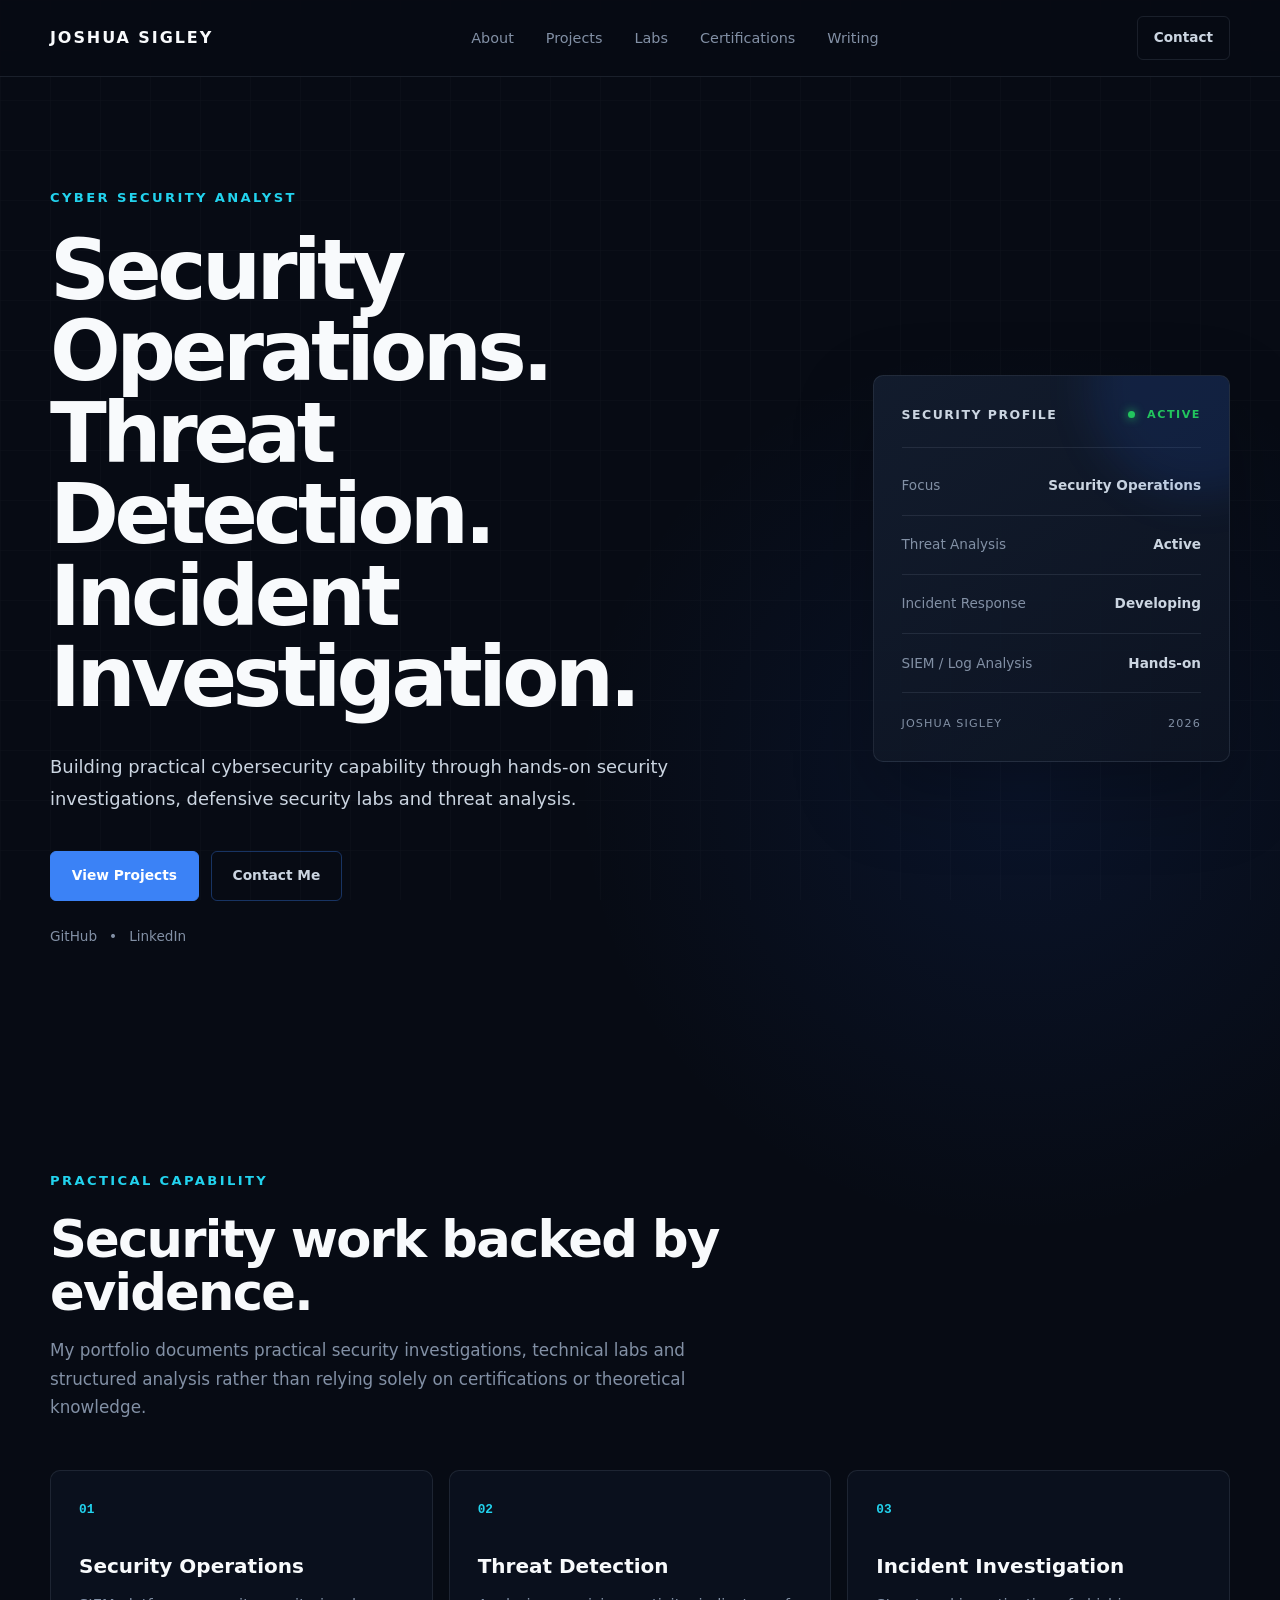
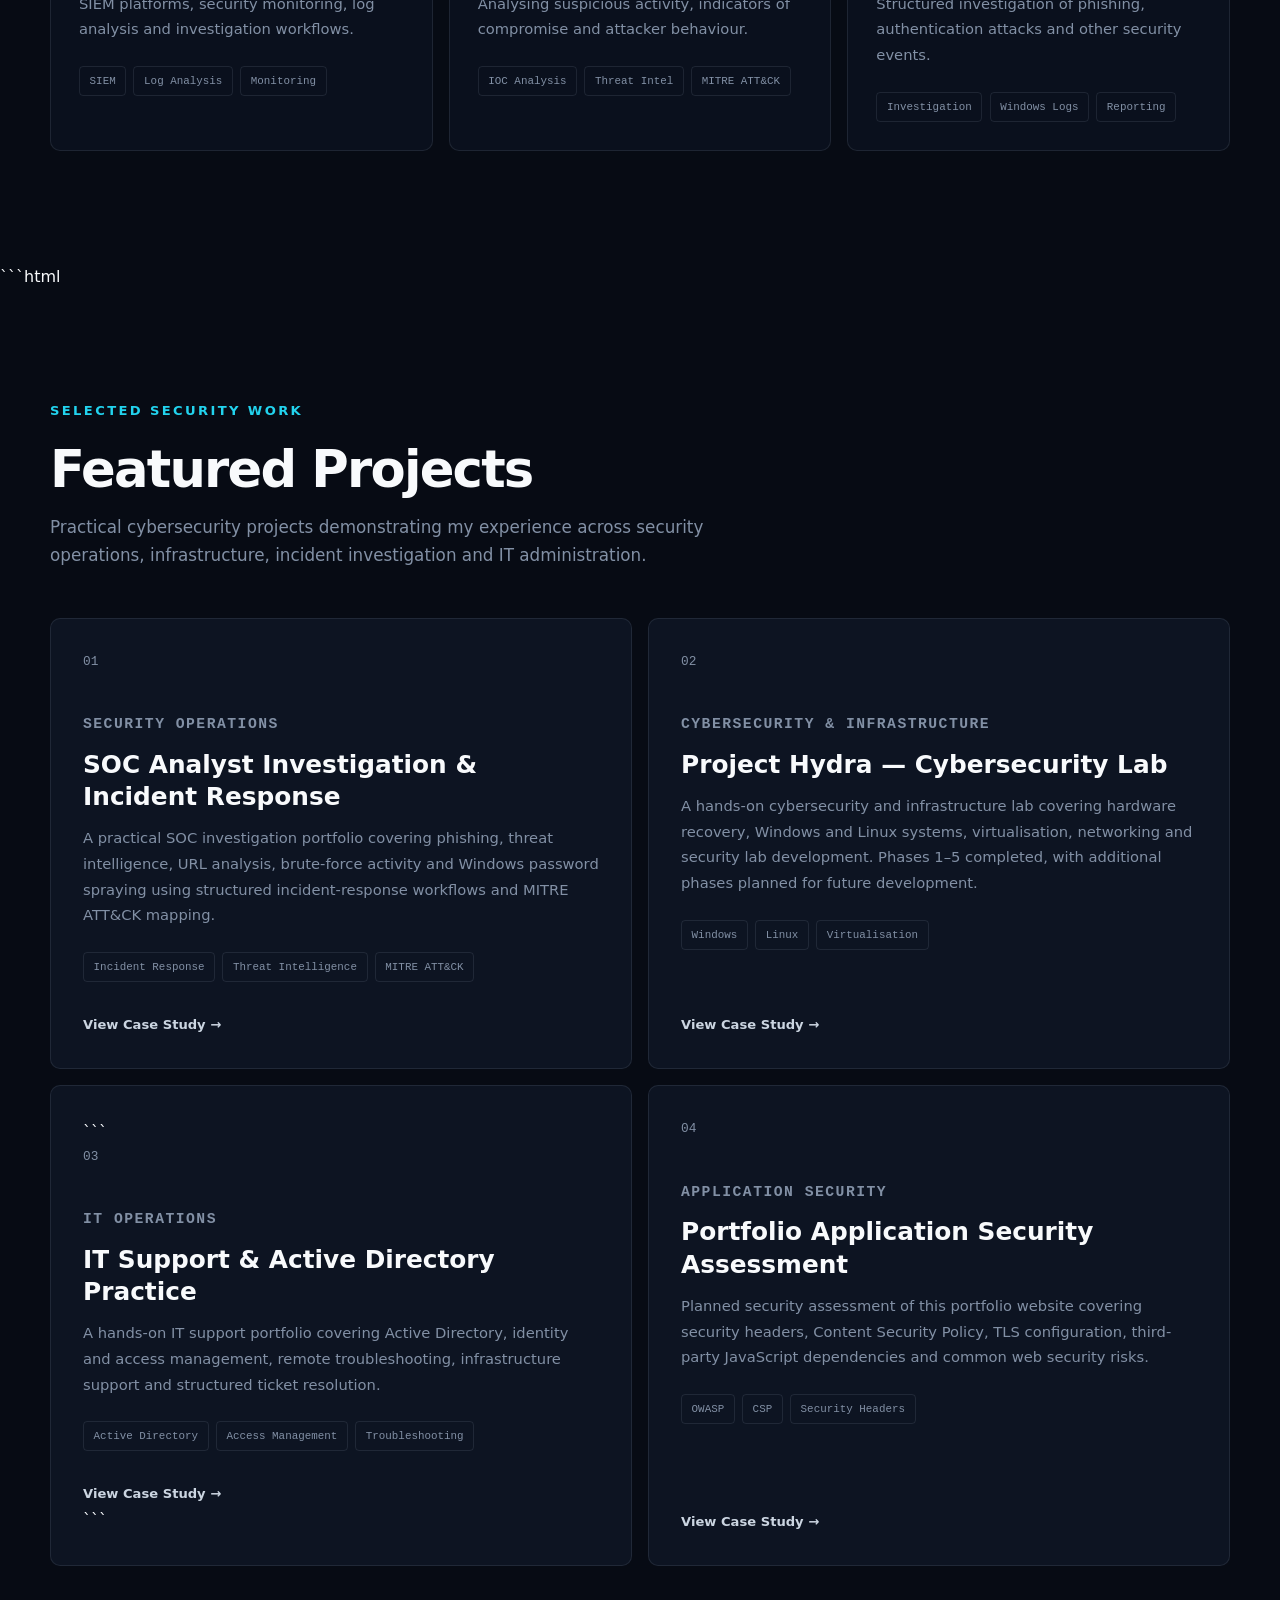
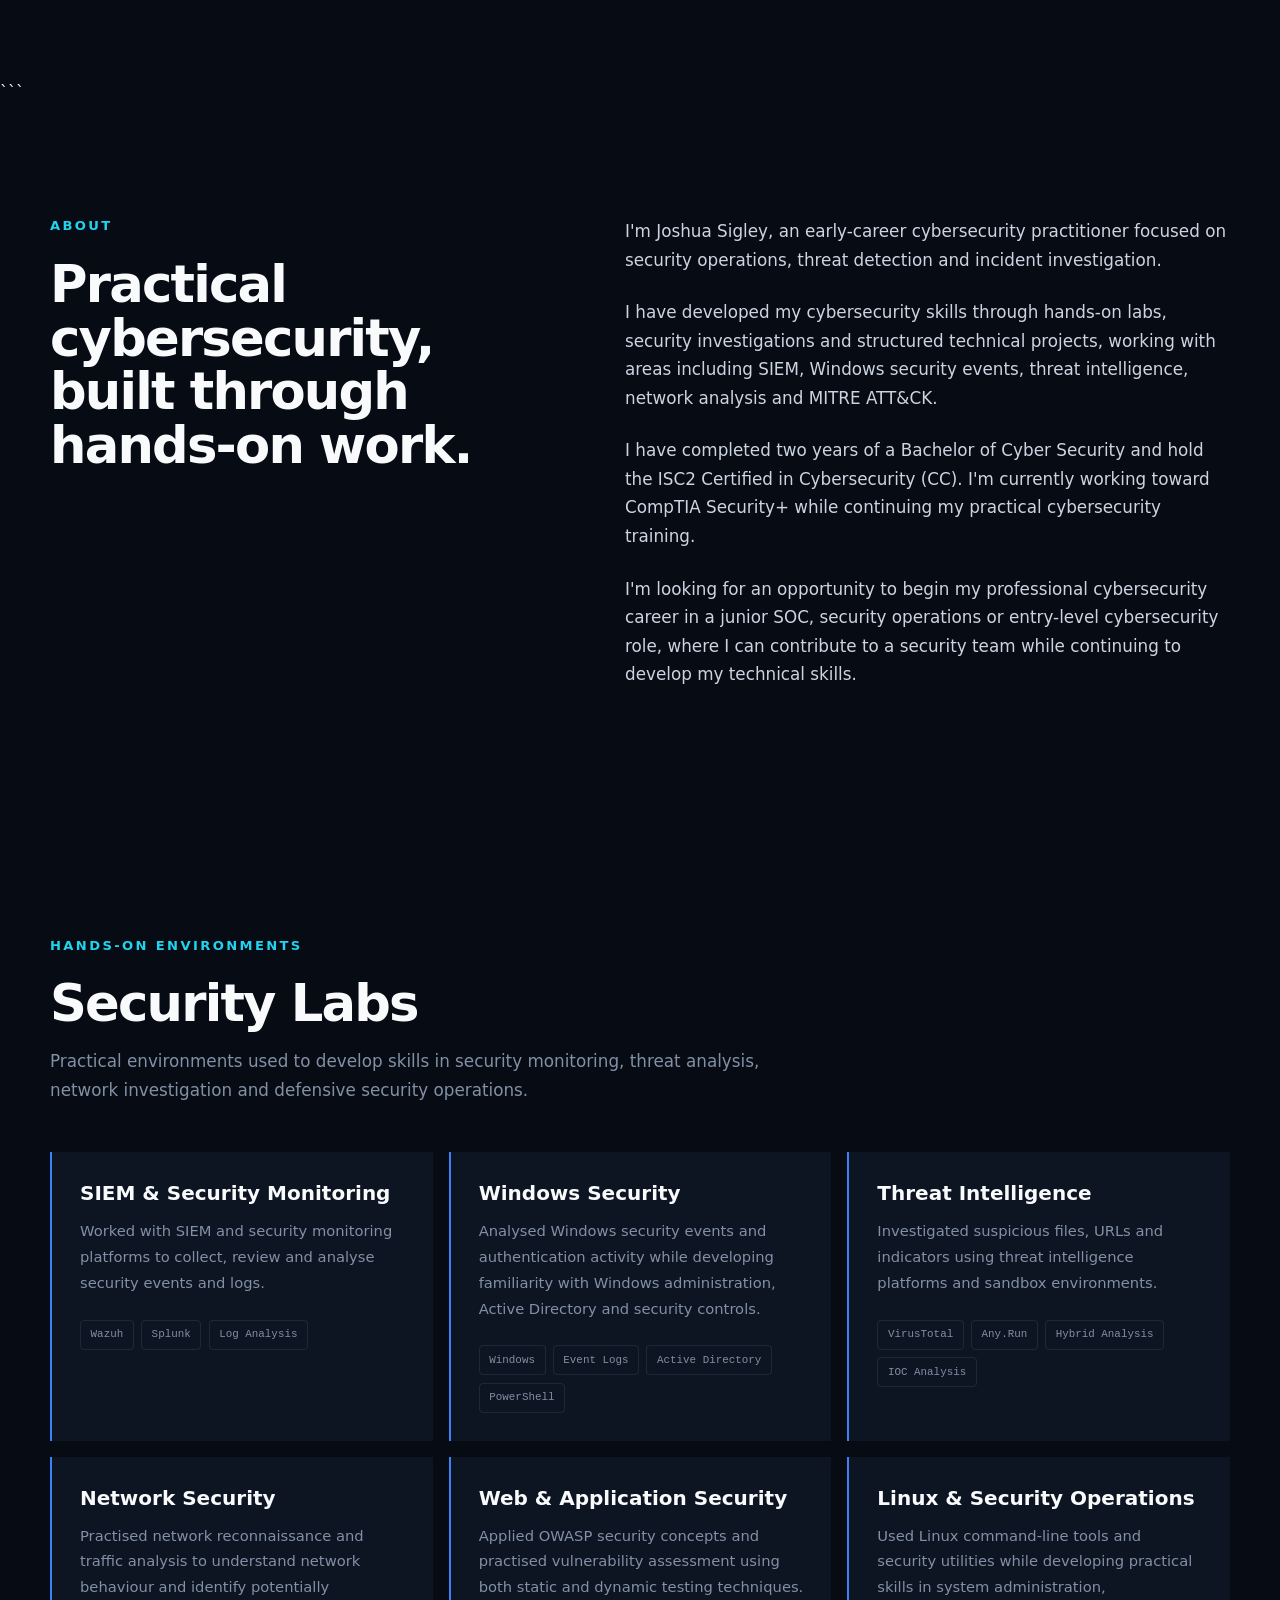
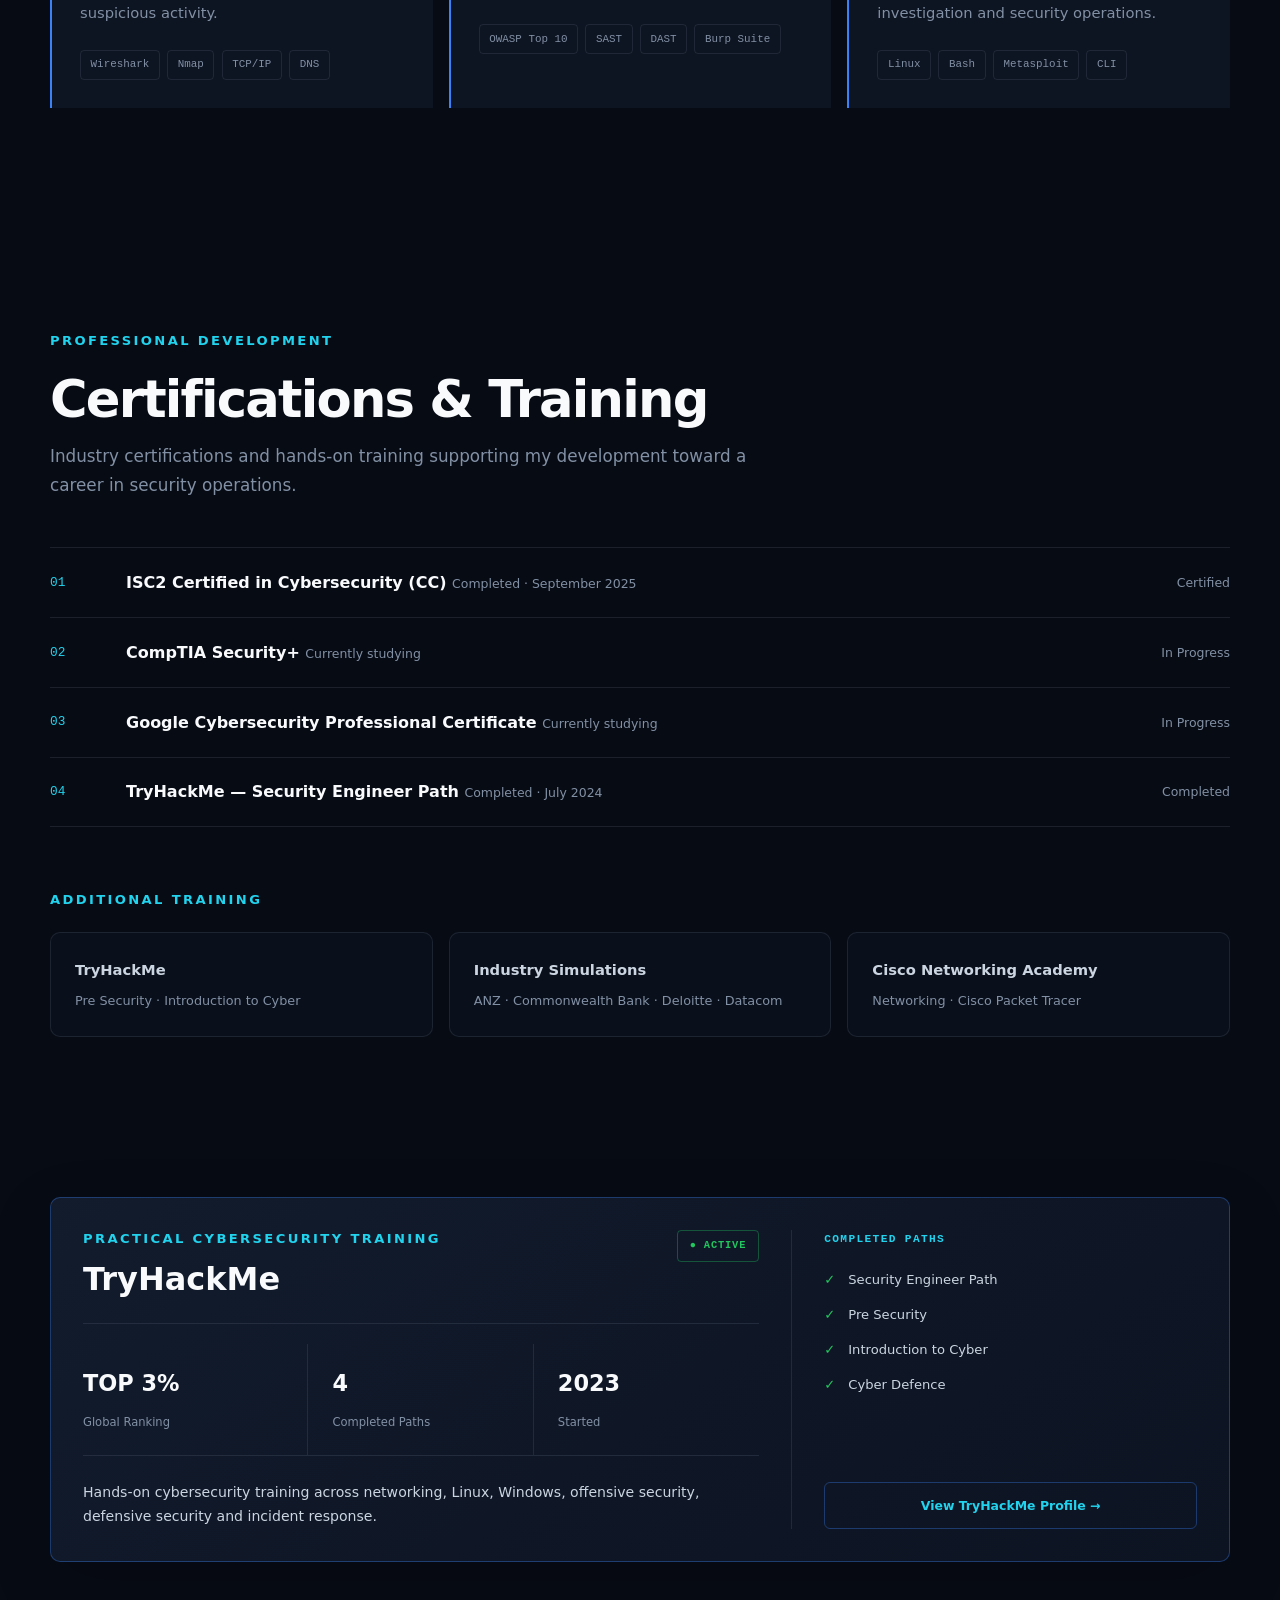
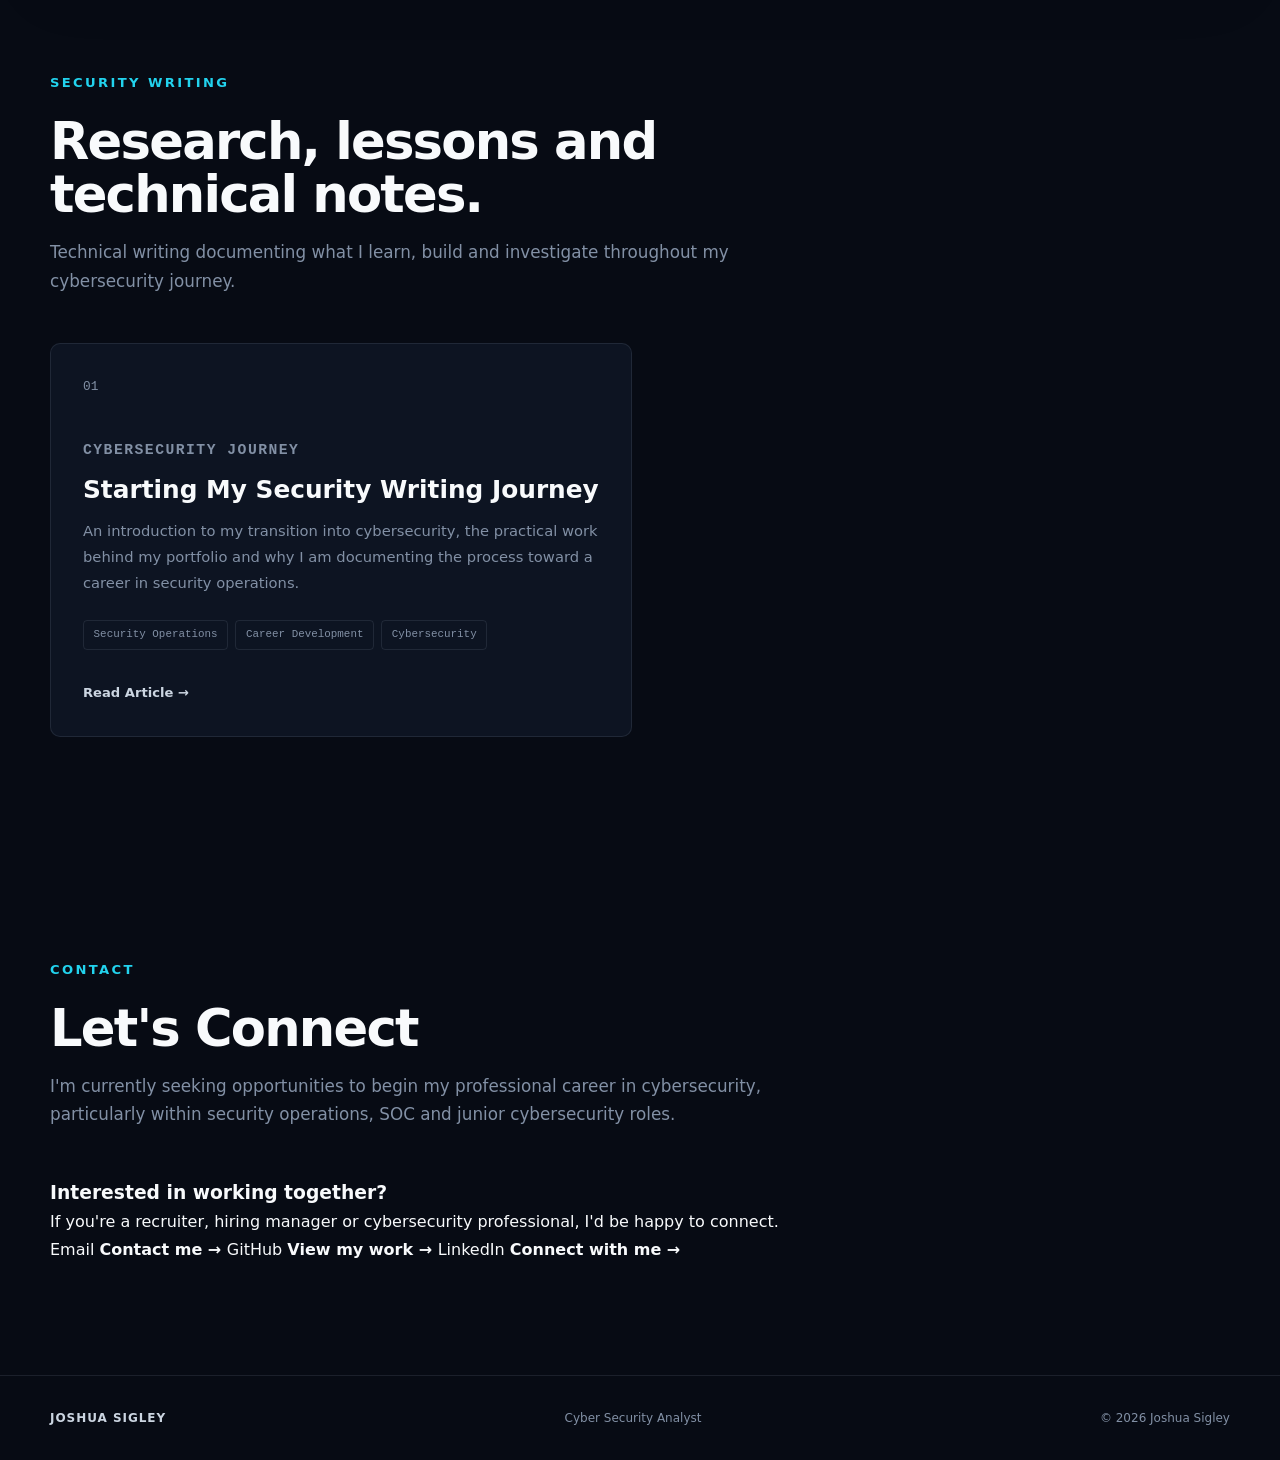
==== commit 71ed2f3a: "Update index.html" ====
--- a/index.html
+++ b/index.html
@@ -829,62 +829,119 @@
 
 </section>
 
-        <!-- TryHackMe Profile -->
+       <!-- =========================================
+     TRYHACKME PROFILE
+========================================= -->
 
 <div class="tryhackme-card">
 
-    <div class="tryhackme-header">
-
-        <div>
-            <p class="eyebrow">
-                PRACTICAL CYBERSECURITY TRAINING
-            </p>
-
-            <h3>
-                TryHackMe
-            </h3>
+    <div class="tryhackme-main">
+
+        <div class="tryhackme-header">
+
+            <div>
+
+                <p class="eyebrow">
+                    PRACTICAL CYBERSECURITY TRAINING
+                </p>
+
+                <h3>
+                    TryHackMe
+                </h3>
+
+            </div>
+
+            <span class="tryhackme-status">
+                ● ACTIVE
+            </span>
+
         </div>
 
-        <span class="tryhackme-status">
-            ACTIVE
-        </span>
-
-    </div>
-
-
-    <div class="tryhackme-content">
-
-        <div class="tryhackme-stat">
-            <strong>TOP 3%</strong>
-            <span>Global Ranking</span>
+
+        <div class="tryhackme-stats">
+
+            <div class="tryhackme-stat">
+
+                <strong>
+                    TOP 3%
+                </strong>
+
+                <span>
+                    Global Ranking
+                </span>
+
+            </div>
+
+
+            <div class="tryhackme-stat">
+
+                <strong>
+                    4
+                </strong>
+
+                <span>
+                    Completed Paths
+                </span>
+
+            </div>
+
+
+            <div class="tryhackme-stat">
+
+                <strong>
+                    2023
+                </strong>
+
+                <span>
+                    Started
+                </span>
+
+            </div>
+
         </div>
 
-        <div class="tryhackme-stat">
-            <strong>4</strong>
-            <span>Completed Paths</span>
-        </div>
-
-        <div class="tryhackme-stat">
-            <strong>2023</strong>
-            <span>Started</span>
-        </div>
-
-    </div>
-
-
-    <div class="tryhackme-footer">
-
-        <p>
-            Hands-on cybersecurity training across
-            networking, Linux, Windows, offensive security,
-            defensive security and incident response.
-        </p>
+
+        <p class="tryhackme-description">
+            Hands-on cybersecurity training across networking,
+            Linux, Windows, offensive security, defensive security
+            and incident response.
+        </p>
+
+    </div>
+
+
+    <div class="tryhackme-paths">
+
+        <p class="tryhackme-paths-title">
+            COMPLETED PATHS
+        </p>
+
+        <ul>
+
+            <li>
+                Security Engineer Path
+            </li>
+
+            <li>
+                Pre Security
+            </li>
+
+            <li>
+                Introduction to Cyber
+            </li>
+
+            <li>
+                Cyber Defence
+            </li>
+
+        </ul>
+
 
         <a
             href="https://tryhackme.com/p/suavesigley"
             target="_blank"
             rel="noopener noreferrer"
-            class="project-link"
+            class="tryhackme-profile-link"
         >
             View TryHackMe Profile →
         </a>
@@ -892,7 +949,6 @@
     </div>
 
 </div>
-
 
         <!-- Writing -->
        <section id="writing">
--- a/css/style.css
+++ b/css/style.css
@@ -1292,3 +1292,337 @@
         font-size: 0.98rem;
     }
 }
+/* =========================================
+   TRYHACKME PROFILE
+========================================= */
+
+.tryhackme-card {
+    width: min(100% - 3rem, var(--max-width));
+
+    margin: 3rem auto 0;
+
+    padding: 2rem;
+
+    display: grid;
+
+    grid-template-columns: minmax(0, 1.5fr) minmax(280px, 0.9fr);
+
+    gap: 2rem;
+
+    border: 1px solid var(--border-strong);
+
+    border-radius: var(--radius);
+
+    background:
+        linear-gradient(
+            145deg,
+            rgba(19, 29, 46, 0.95),
+            rgba(13, 20, 34, 0.95)
+        );
+
+    box-shadow:
+        0 20px 60px rgba(0, 0, 0, 0.18);
+
+    transition:
+        transform 0.25s ease,
+        border-color 0.25s ease;
+}
+
+.tryhackme-card:hover {
+    transform: translateY(-4px);
+
+    border-color: var(--primary);
+}
+
+
+/* =========================================
+   LEFT SIDE
+========================================= */
+
+.tryhackme-main {
+    min-width: 0;
+}
+
+.tryhackme-header {
+    display: flex;
+
+    align-items: flex-start;
+
+    justify-content: space-between;
+
+    gap: 2rem;
+
+    padding-bottom: 1.5rem;
+
+    border-bottom: 1px solid var(--border);
+}
+
+.tryhackme-header .eyebrow {
+    margin-bottom: 0.75rem;
+}
+
+.tryhackme-header h3 {
+    margin: 0;
+
+    font-size: 2rem;
+
+    line-height: 1.2;
+}
+
+
+/* =========================================
+   STATUS
+========================================= */
+
+.tryhackme-status {
+    padding: 0.4rem 0.75rem;
+
+    border: 1px solid rgba(34, 197, 94, 0.35);
+
+    border-radius: 4px;
+
+    color: var(--success);
+
+    font-family: monospace;
+
+    font-size: 0.65rem;
+
+    font-weight: 700;
+
+    letter-spacing: 0.08em;
+
+    white-space: nowrap;
+}
+
+
+/* =========================================
+   STATS
+========================================= */
+
+.tryhackme-stats {
+    display: grid;
+
+    grid-template-columns: repeat(3, 1fr);
+
+    margin-top: 1.25rem;
+
+    border-bottom: 1px solid var(--border);
+}
+
+.tryhackme-stat {
+    padding: 1.25rem 1.5rem;
+
+    border-right: 1px solid var(--border);
+}
+
+.tryhackme-stat:first-child {
+    padding-left: 0;
+}
+
+.tryhackme-stat:last-child {
+    border-right: none;
+}
+
+.tryhackme-stat strong {
+    display: block;
+
+    margin-bottom: 0.35rem;
+
+    color: var(--text);
+
+    font-size: 1.4rem;
+
+    font-weight: 800;
+}
+
+.tryhackme-stat span {
+    color: var(--text-muted);
+
+    font-size: 0.72rem;
+}
+
+
+/* =========================================
+   DESCRIPTION
+========================================= */
+
+.tryhackme-description {
+    max-width: 720px;
+
+    margin: 1.5rem 0 0;
+
+    color: var(--text-secondary);
+
+    font-size: 0.88rem;
+
+    line-height: 1.75;
+}
+
+
+/* =========================================
+   COMPLETED PATHS
+========================================= */
+
+.tryhackme-paths {
+    display: flex;
+
+    flex-direction: column;
+
+    padding-left: 2rem;
+
+    border-left: 1px solid var(--border);
+}
+
+.tryhackme-paths-title {
+    margin: 0 0 1.25rem;
+
+    color: var(--accent);
+
+    font-family: monospace;
+
+    font-size: 0.7rem;
+
+    font-weight: 800;
+
+    letter-spacing: 0.12em;
+}
+
+.tryhackme-paths ul {
+    display: flex;
+
+    flex-direction: column;
+
+    gap: 0.8rem;
+
+    margin: 0;
+
+    padding: 0;
+
+    list-style: none;
+}
+
+.tryhackme-paths li {
+    position: relative;
+
+    padding-left: 1.5rem;
+
+    color: var(--text-secondary);
+
+    font-size: 0.82rem;
+}
+
+.tryhackme-paths li::before {
+    content: "✓";
+
+    position: absolute;
+
+    left: 0;
+
+    color: var(--success);
+
+    font-weight: 700;
+}
+
+
+/* =========================================
+   PROFILE BUTTON
+========================================= */
+
+.tryhackme-profile-link {
+    display: flex;
+
+    align-items: center;
+
+    justify-content: center;
+
+    margin-top: auto;
+
+    padding: 0.75rem 1rem;
+
+    border: 1px solid var(--border-strong);
+
+    border-radius: 6px;
+
+    color: var(--accent);
+
+    font-size: 0.78rem;
+
+    font-weight: 700;
+
+    transition:
+        border-color 0.2s ease,
+        background 0.2s ease,
+        color 0.2s ease;
+}
+
+.tryhackme-profile-link:hover {
+    border-color: var(--accent);
+
+    background: rgba(34, 211, 238, 0.06);
+
+    color: var(--text);
+}
+
+
+/* =========================================
+   RESPONSIVE
+========================================= */
+
+@media (max-width: 900px) {
+
+    .tryhackme-card {
+        width: min(100% - 2rem, var(--max-width));
+
+        grid-template-columns: 1fr;
+
+        gap: 2rem;
+    }
+
+    .tryhackme-paths {
+        padding-left: 0;
+
+        padding-top: 2rem;
+
+        border-left: none;
+
+        border-top: 1px solid var(--border);
+    }
+
+    .tryhackme-profile-link {
+        margin-top: 1.5rem;
+    }
+}
+
+
+@media (max-width: 650px) {
+
+    .tryhackme-card {
+        padding: 1.5rem;
+    }
+
+    .tryhackme-header {
+        flex-direction: column;
+
+        gap: 1rem;
+    }
+
+    .tryhackme-header h3 {
+        font-size: 1.7rem;
+    }
+
+    .tryhackme-stats {
+        grid-template-columns: 1fr;
+    }
+
+    .tryhackme-stat {
+        padding: 1rem 0;
+
+        border-right: none;
+
+        border-bottom: 1px solid var(--border);
+    }
+
+    .tryhackme-stat:last-child {
+        border-bottom: none;
+    }
+}
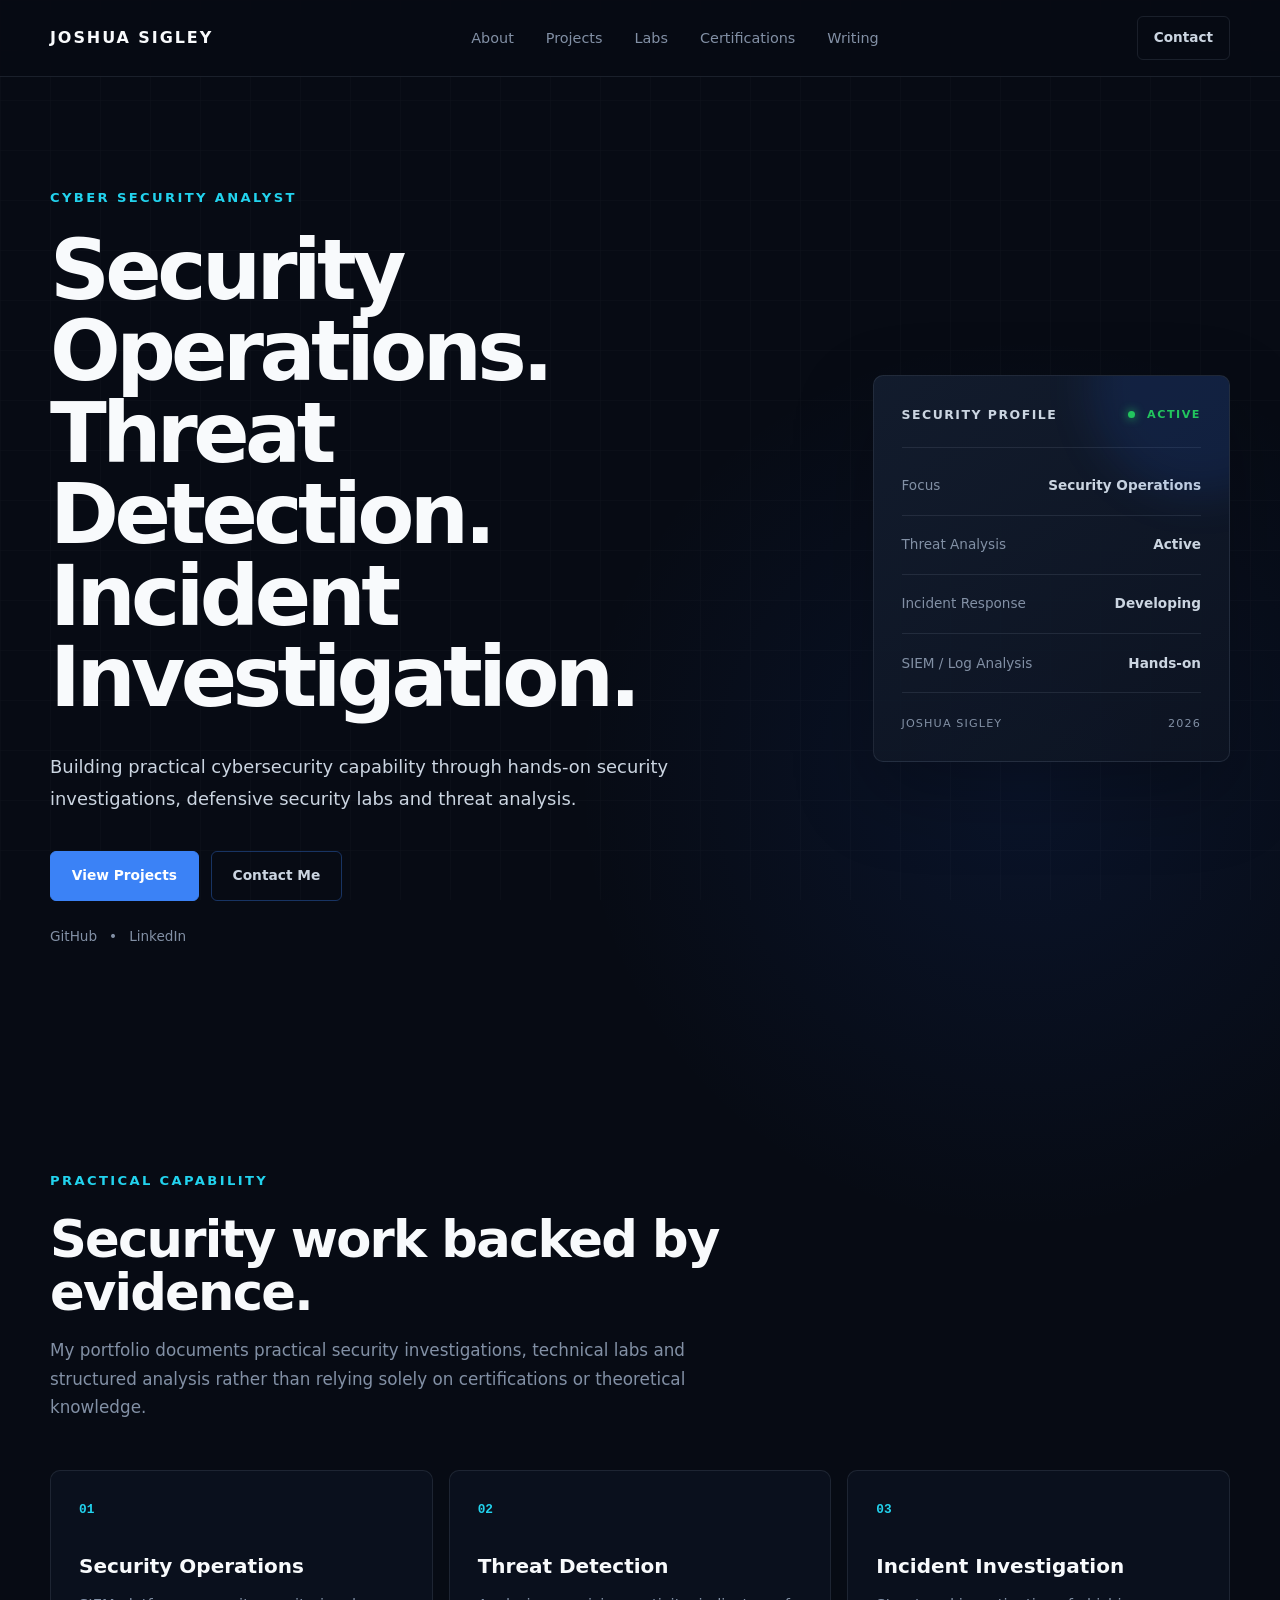
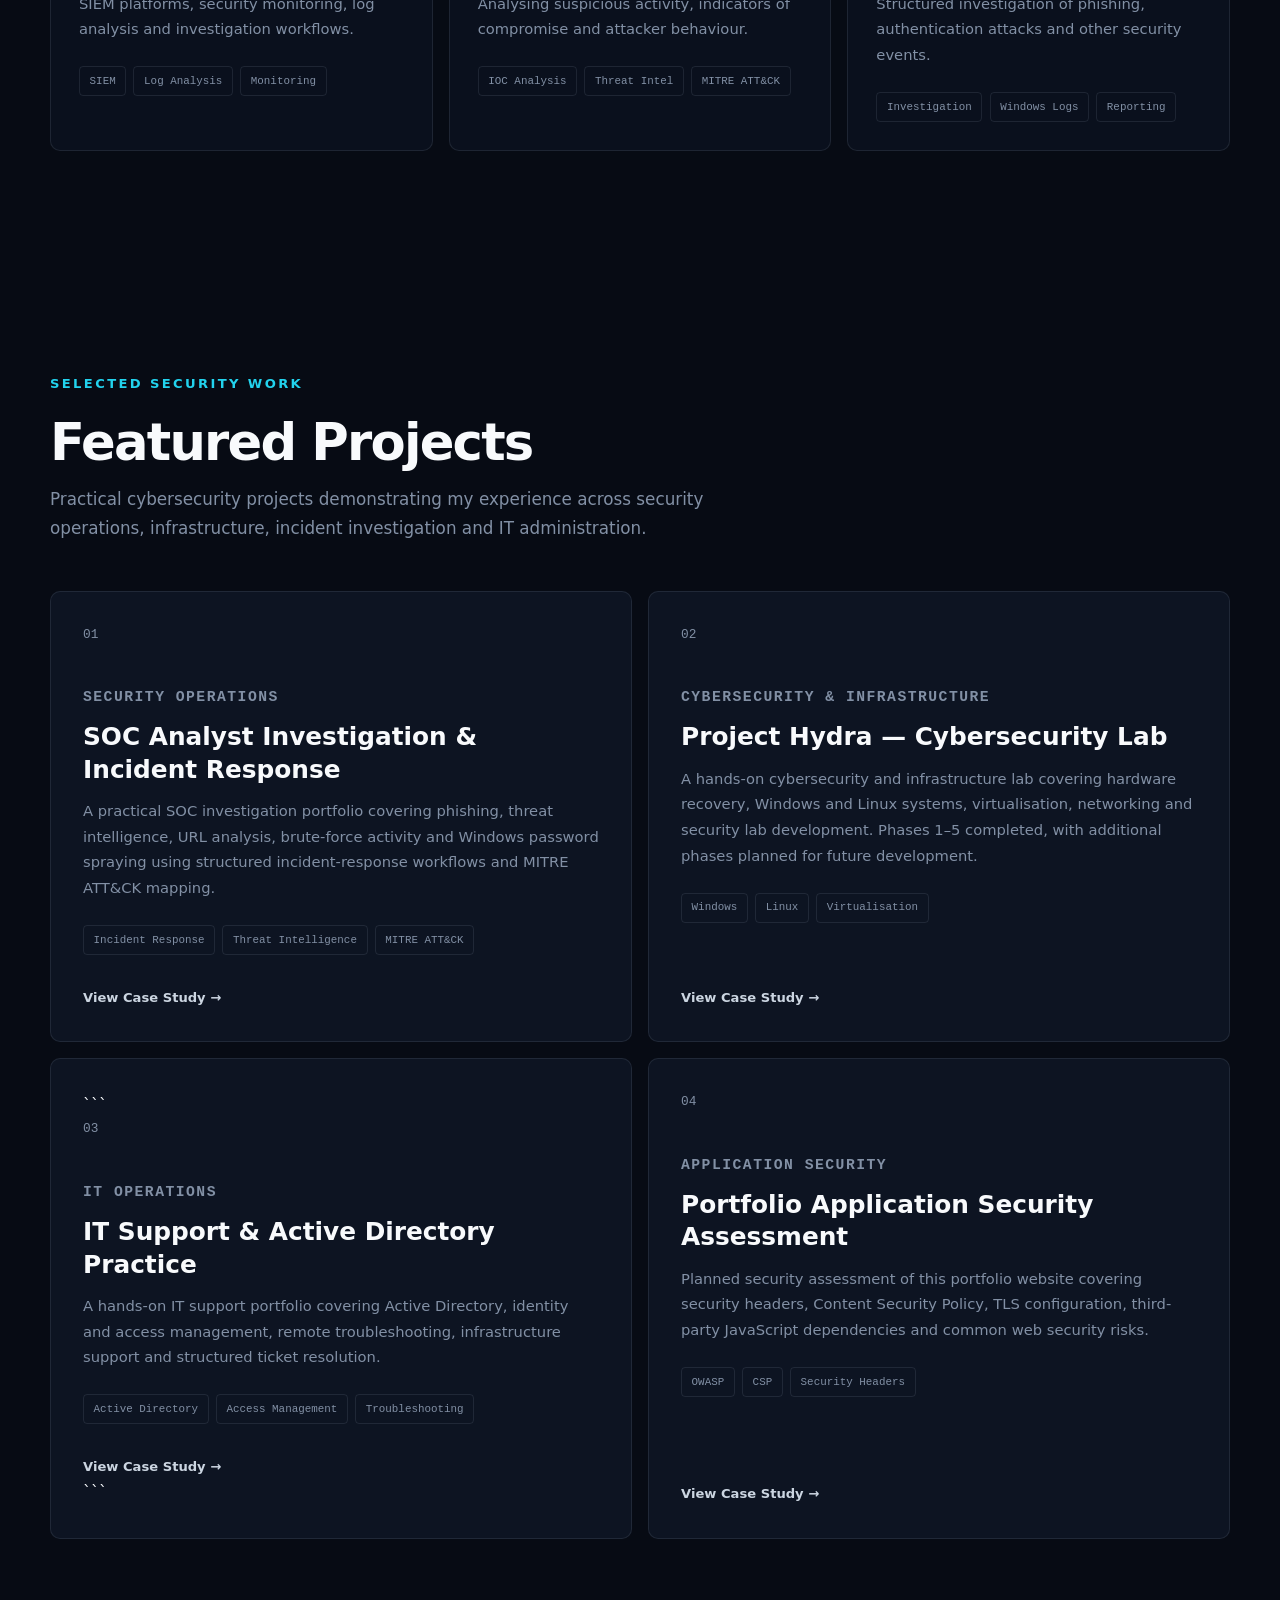
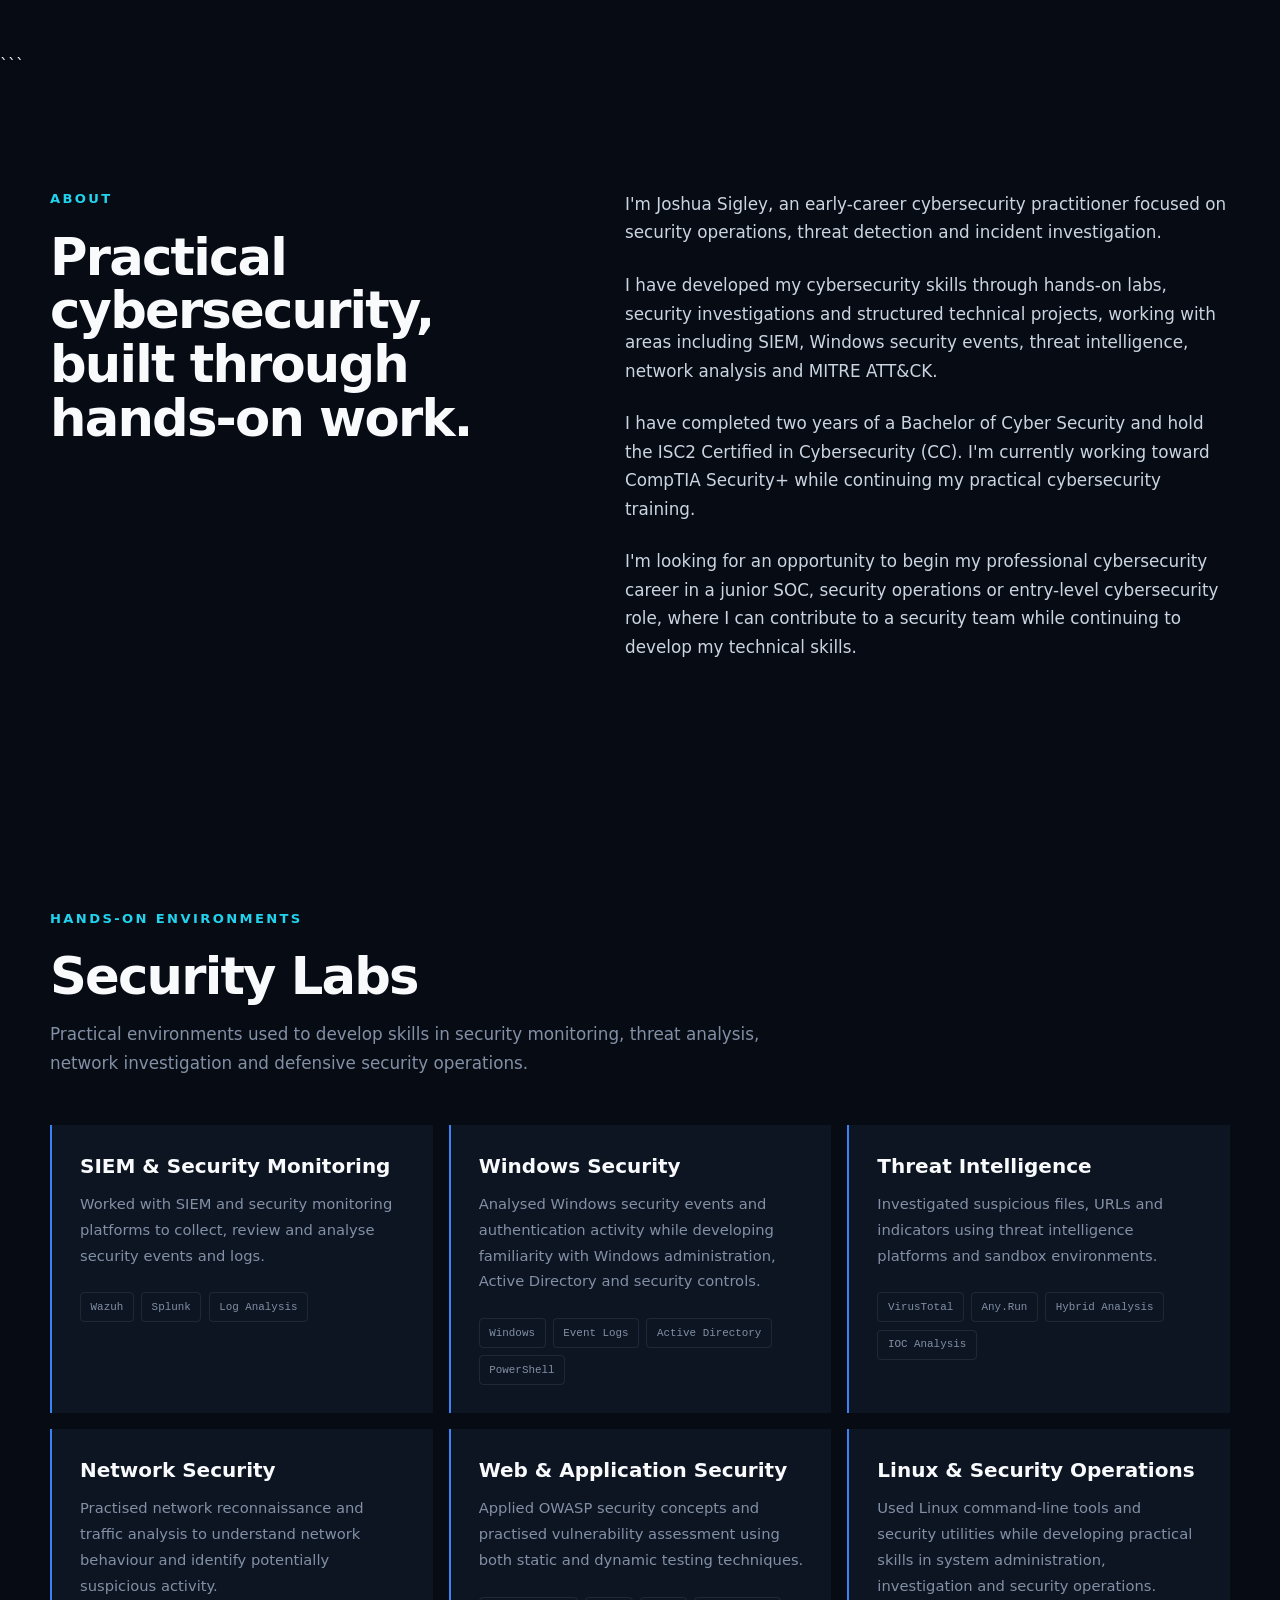
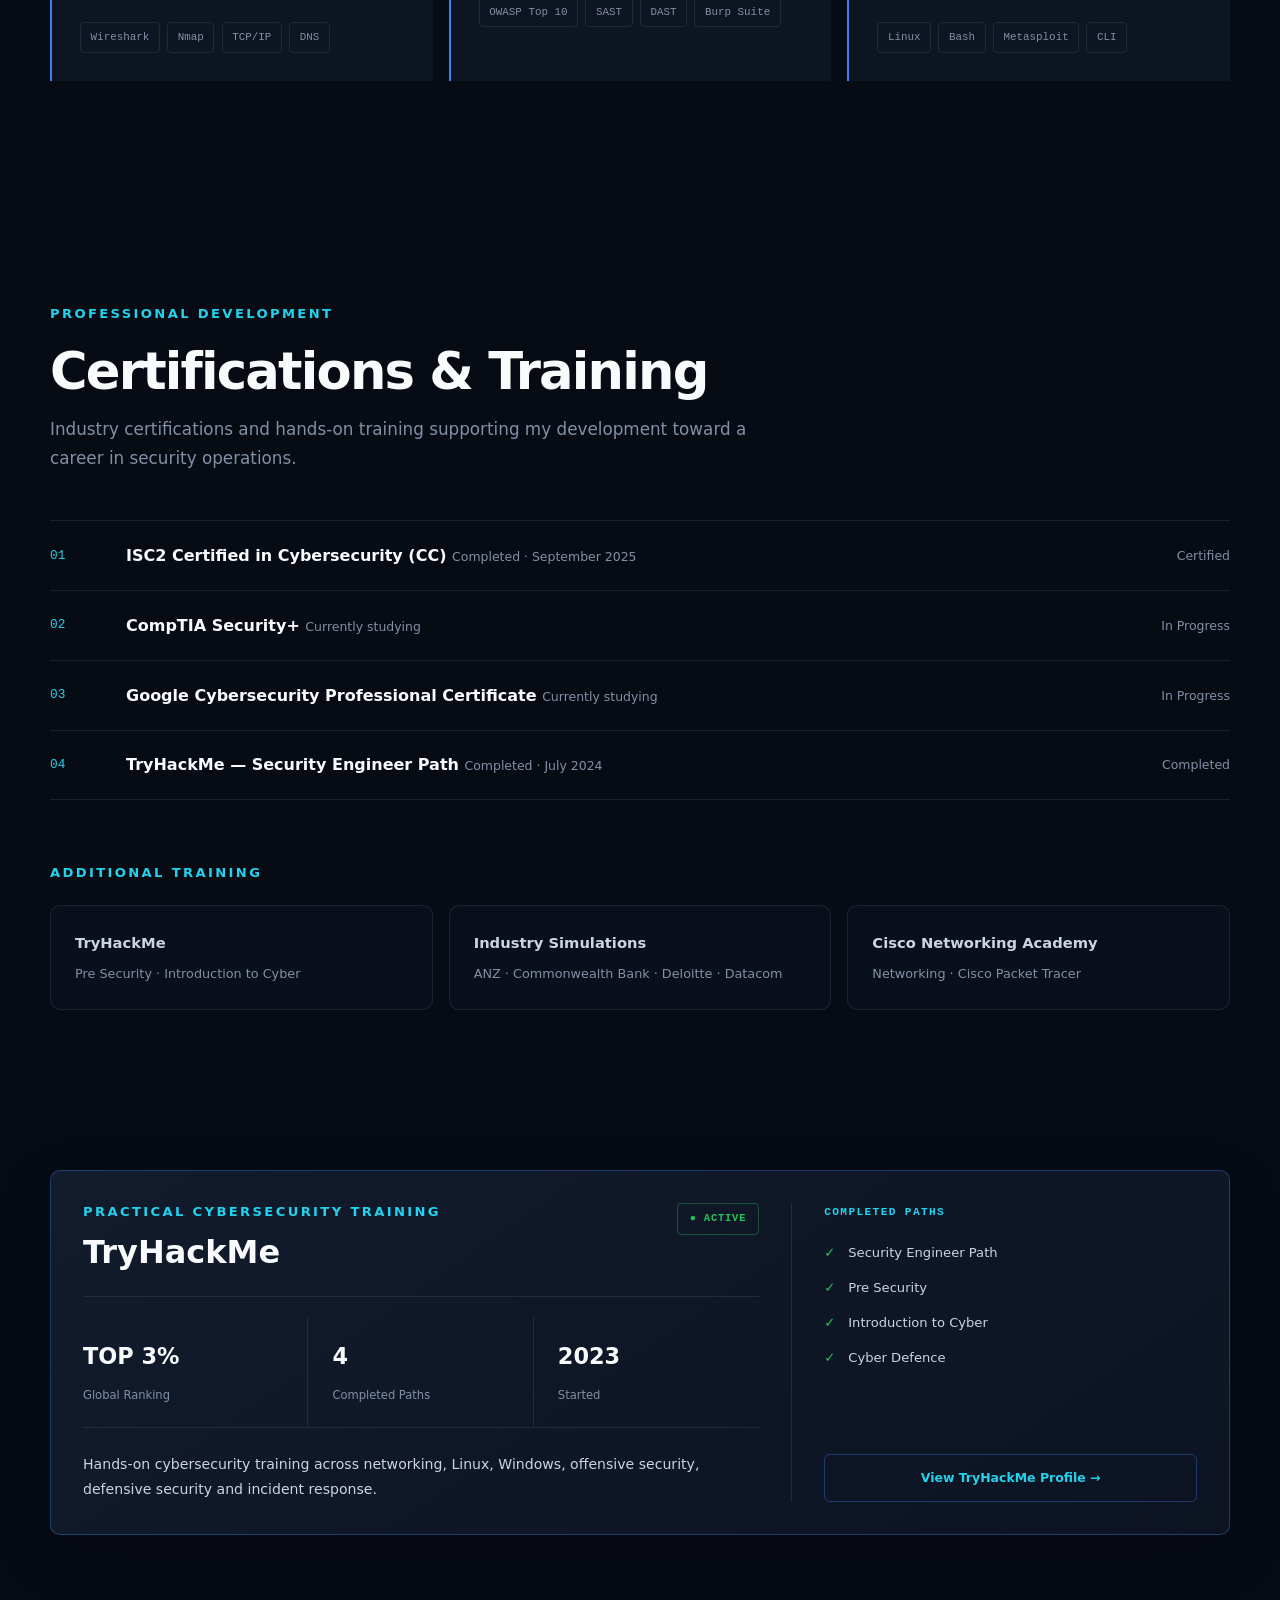
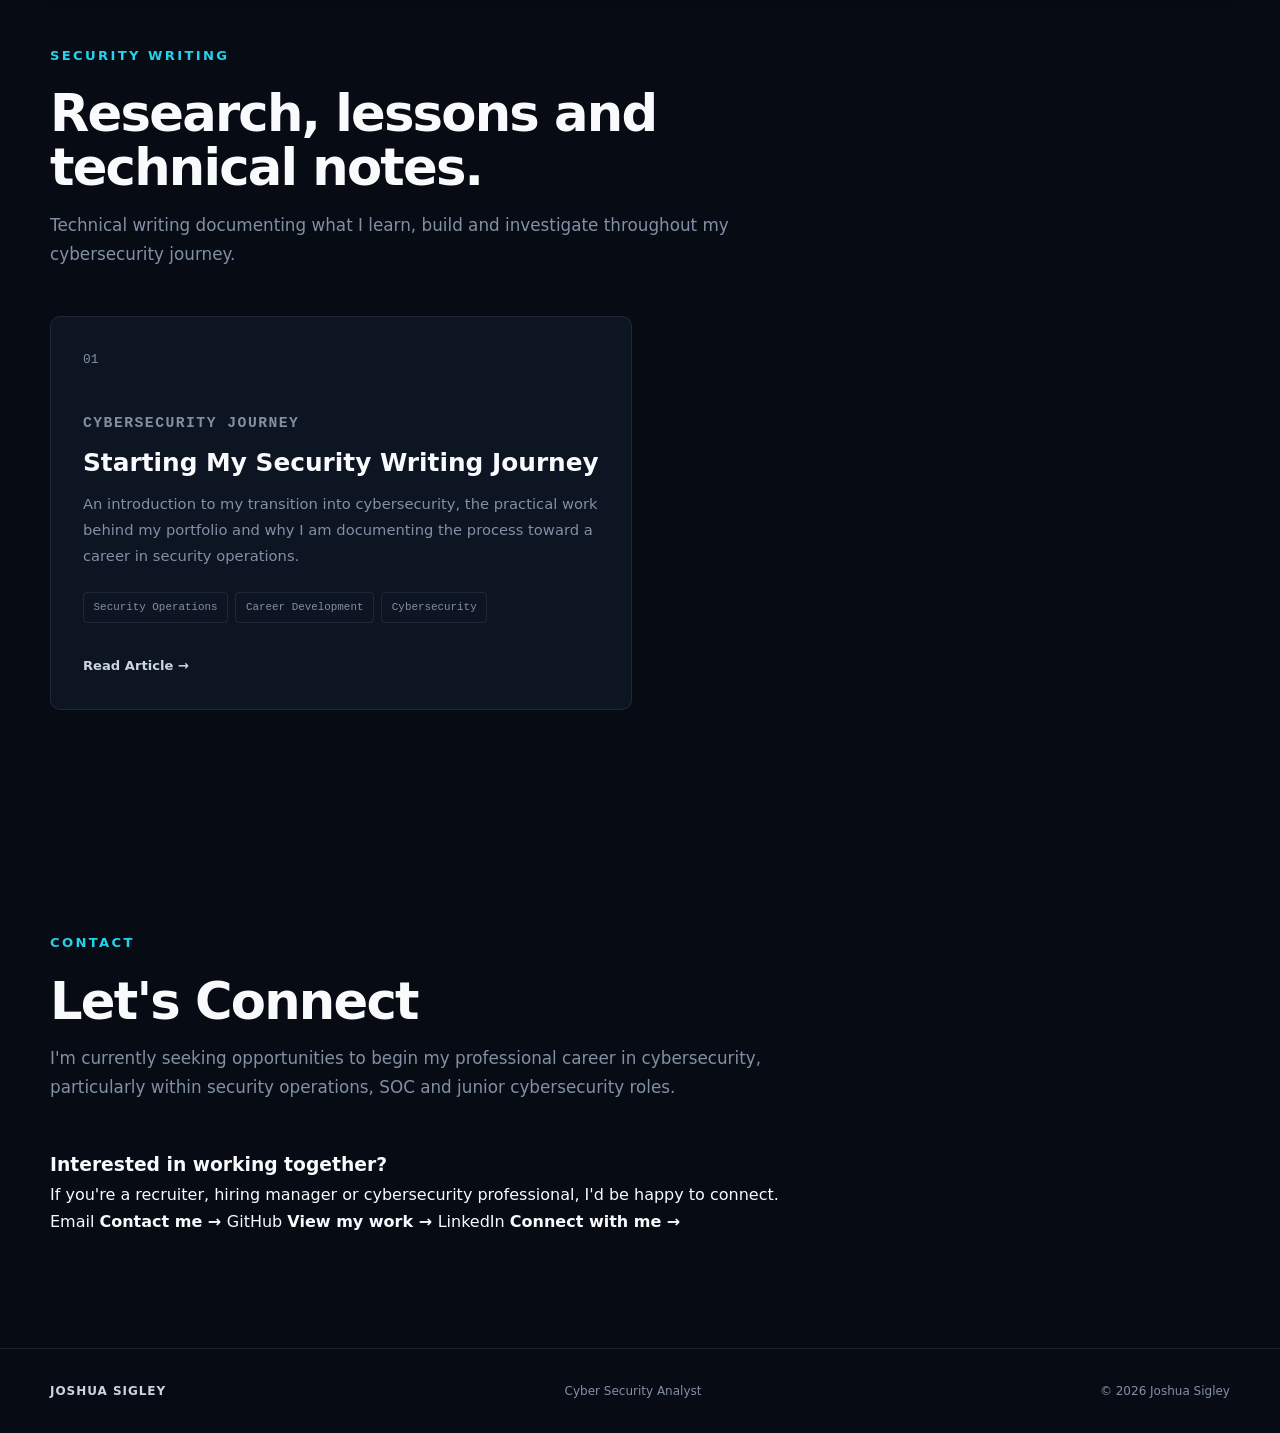
==== commit b94aecc2: "Update index.html" ====
--- a/index.html
+++ b/index.html
@@ -253,7 +253,6 @@
         </section>
 
 
-       ```html
 <!-- Projects -->
 <section id="projects">
 
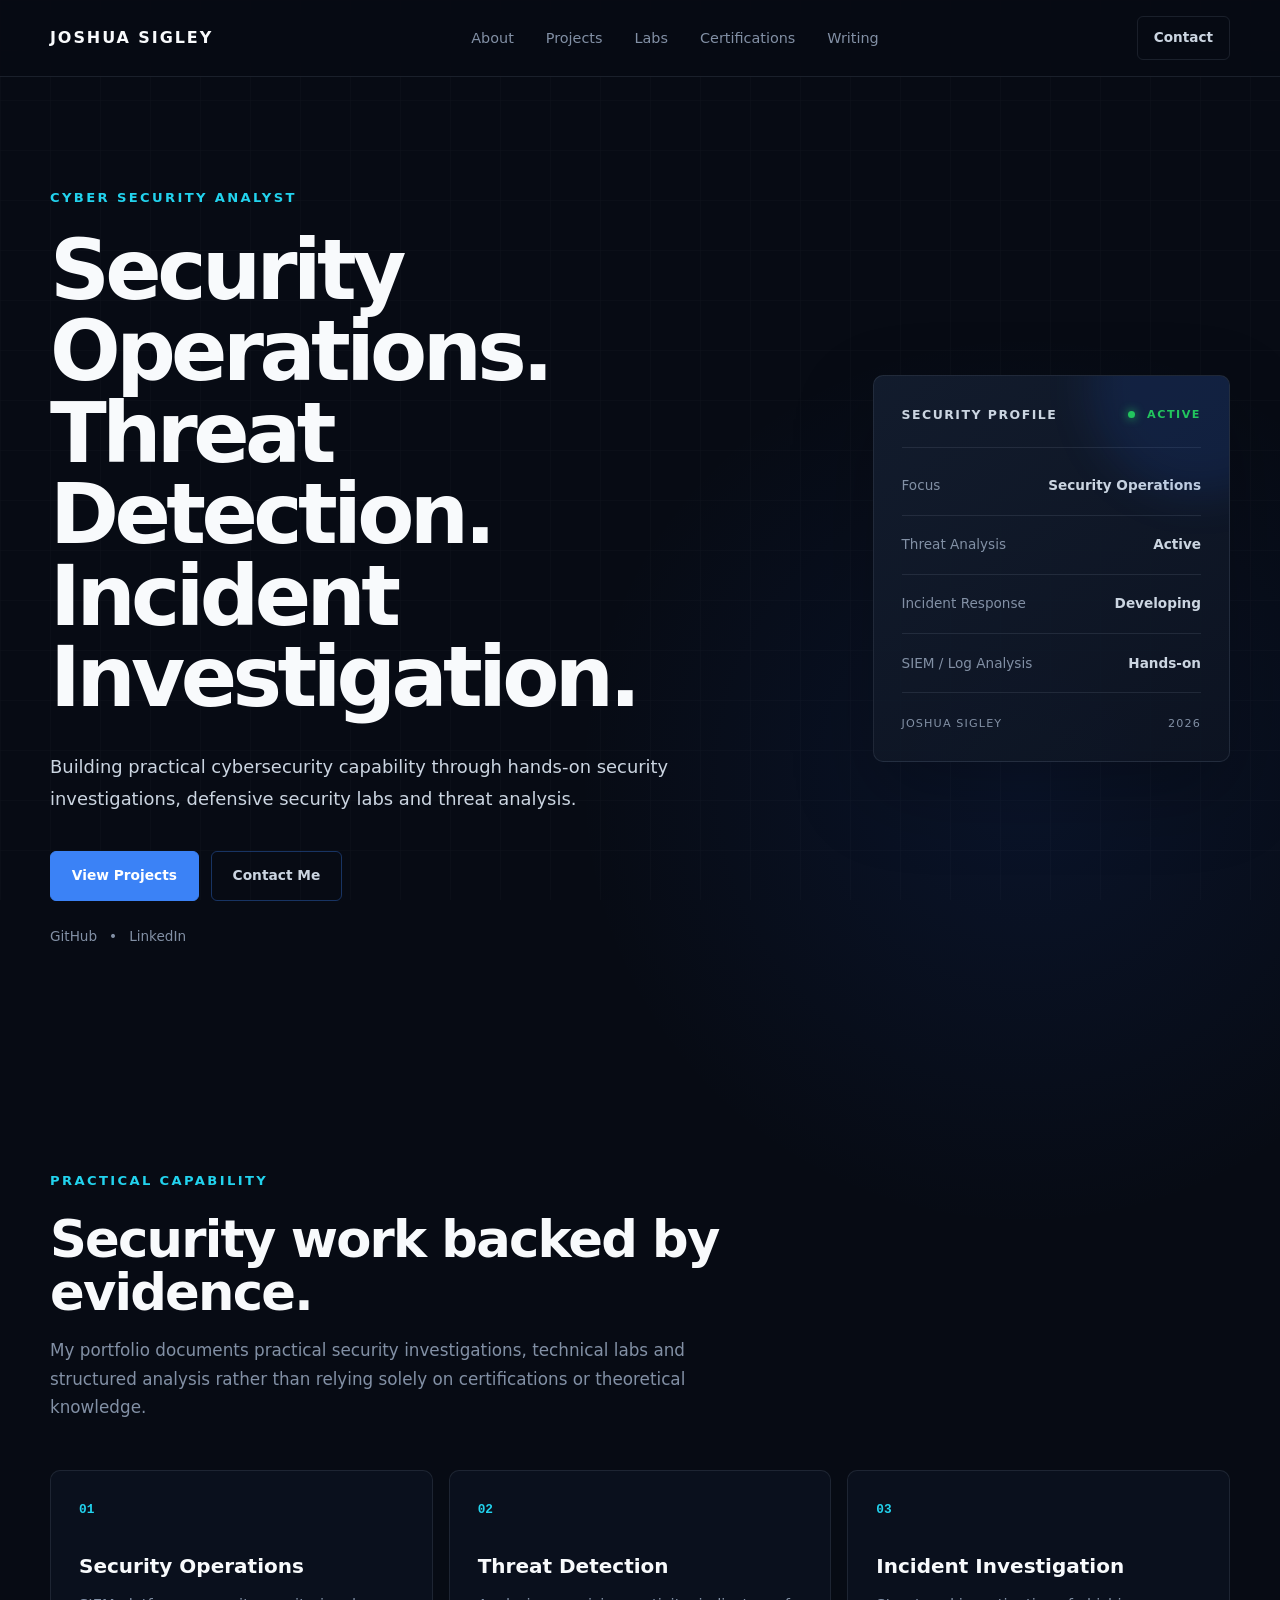
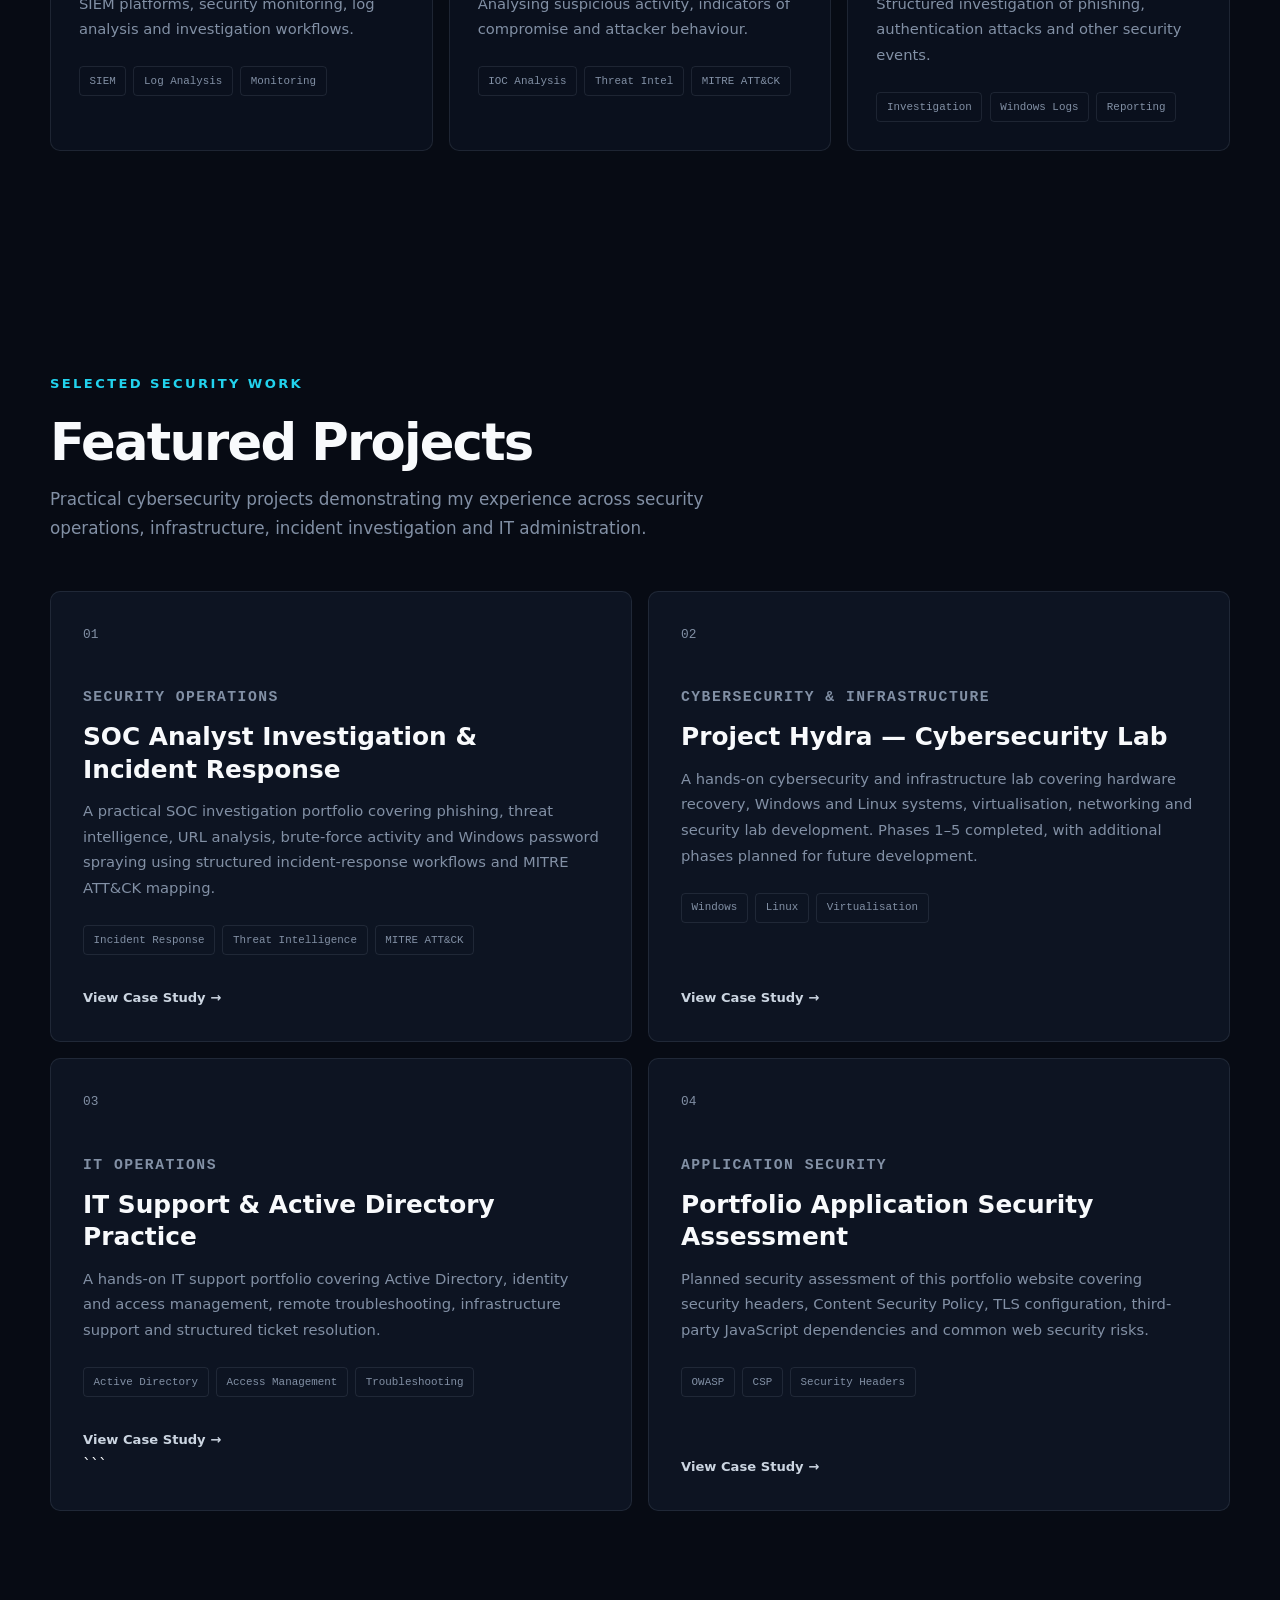
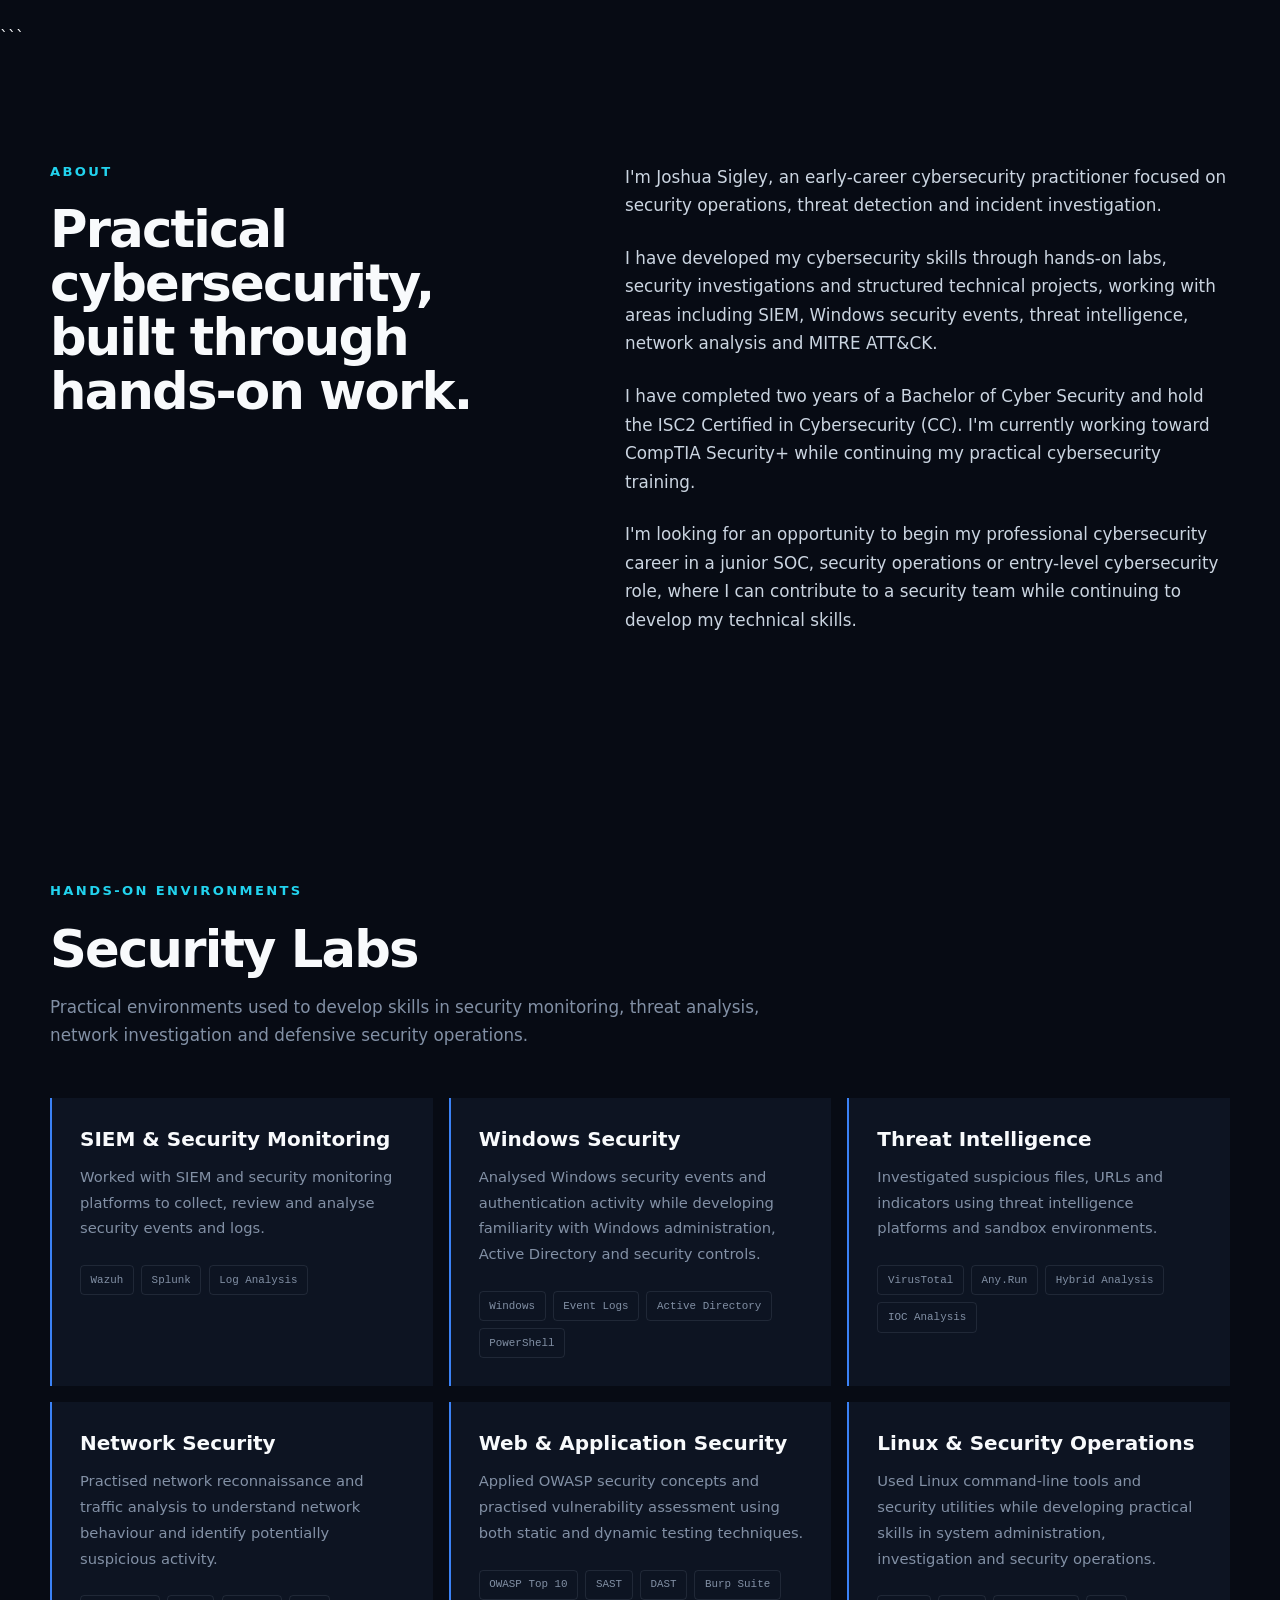
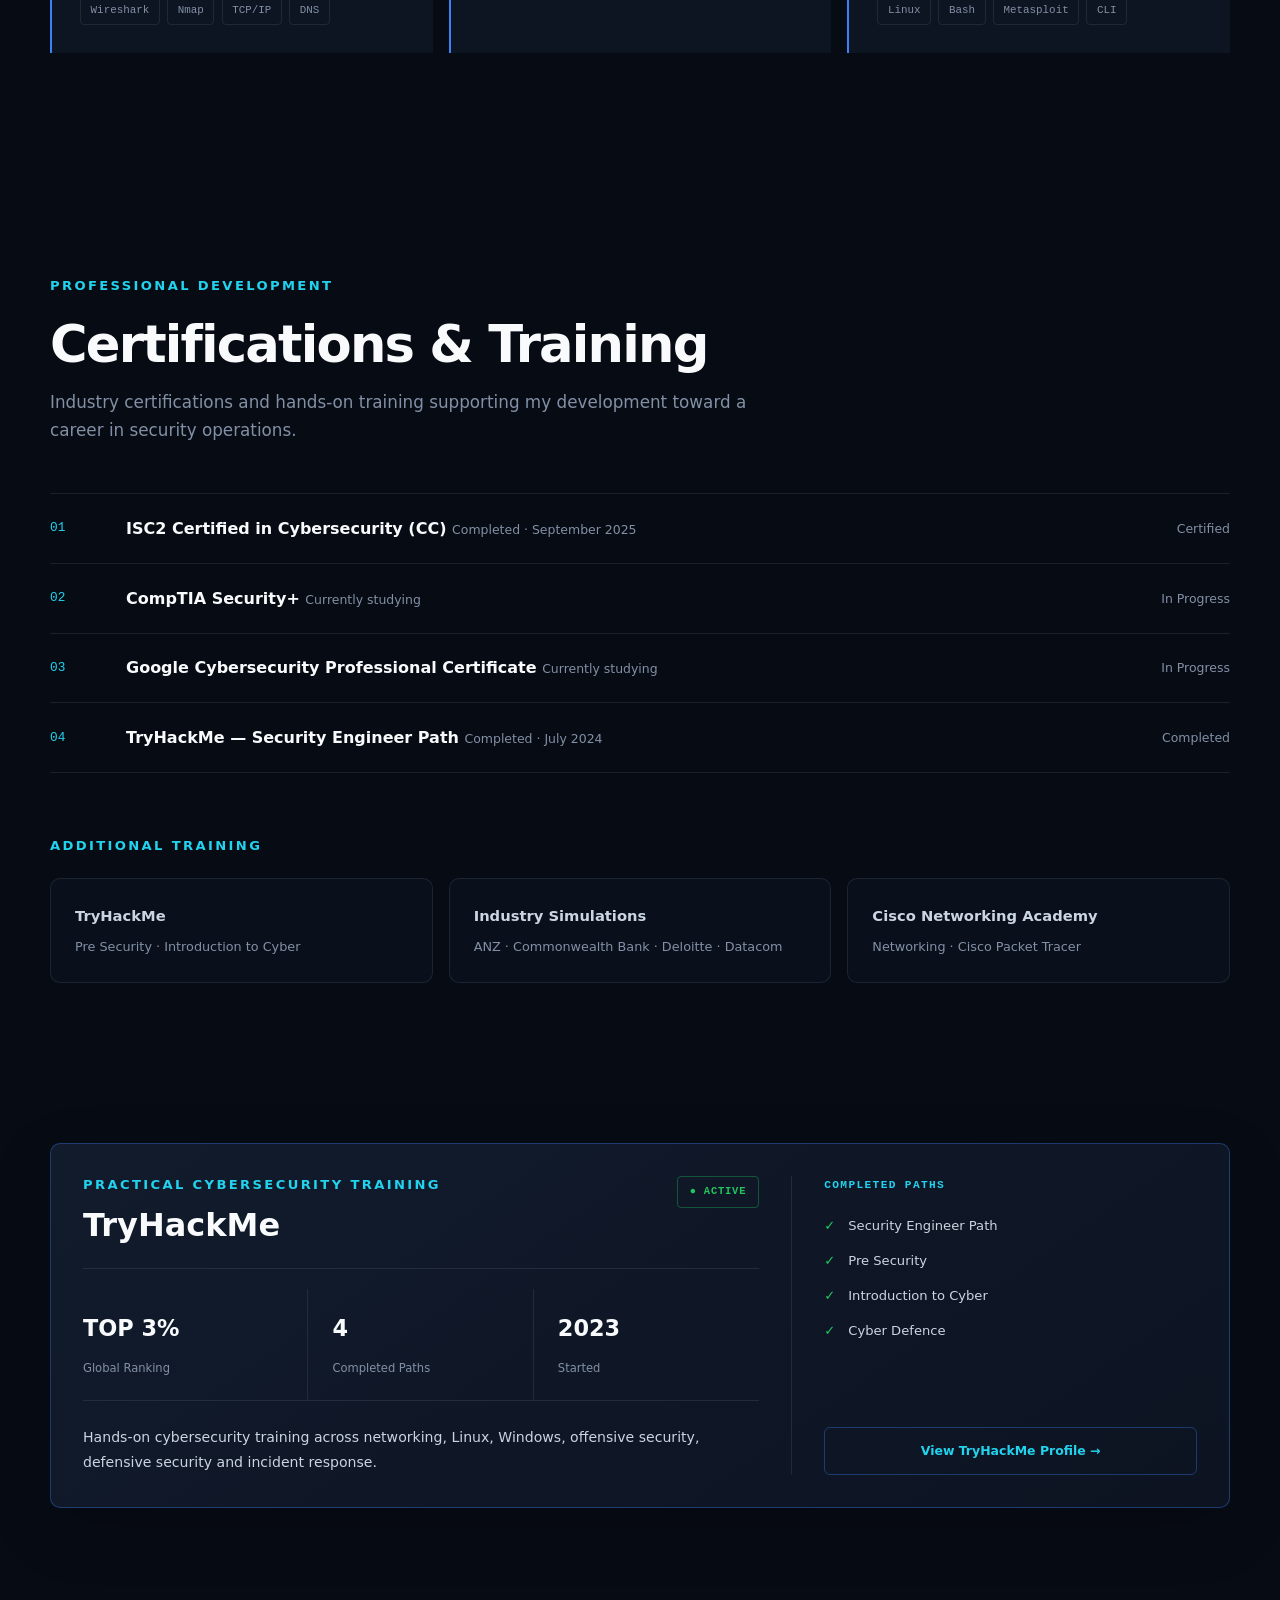
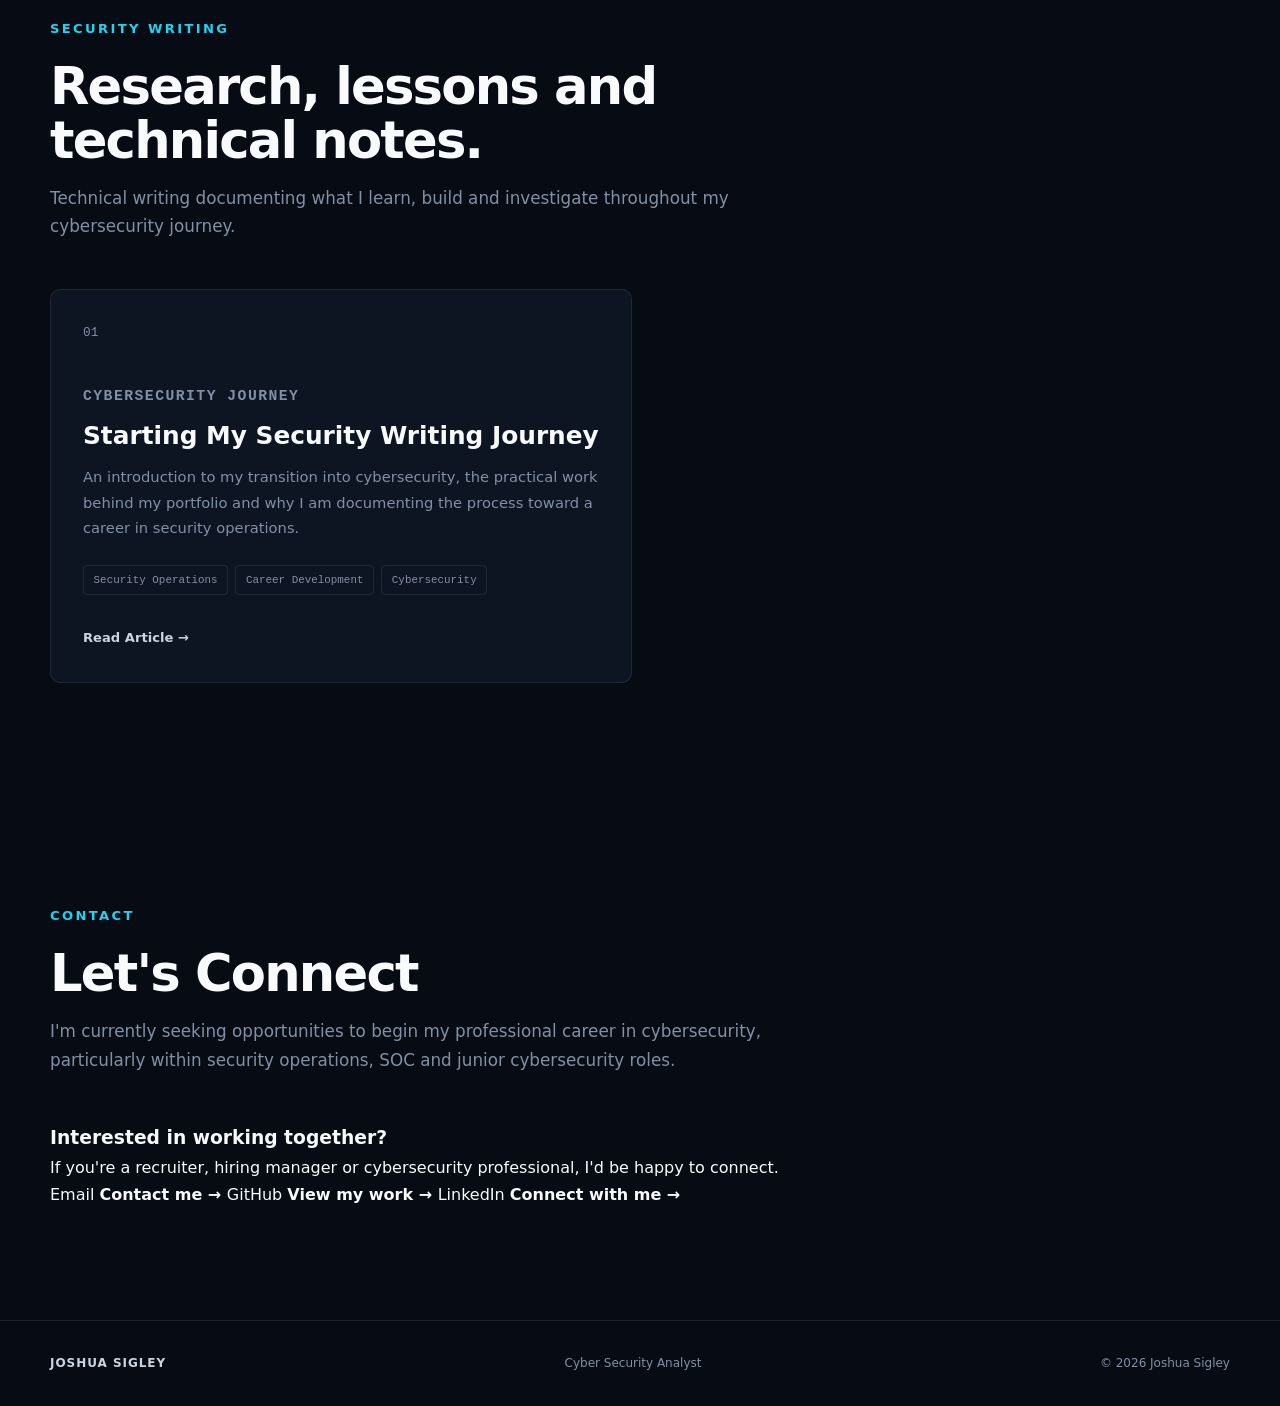
==== commit e7f03870: "Update index.html" ====
--- a/index.html
+++ b/index.html
@@ -364,7 +364,6 @@
 
 <article class="project-card">
 
-```
 <div class="project-number">
     03
 </div>
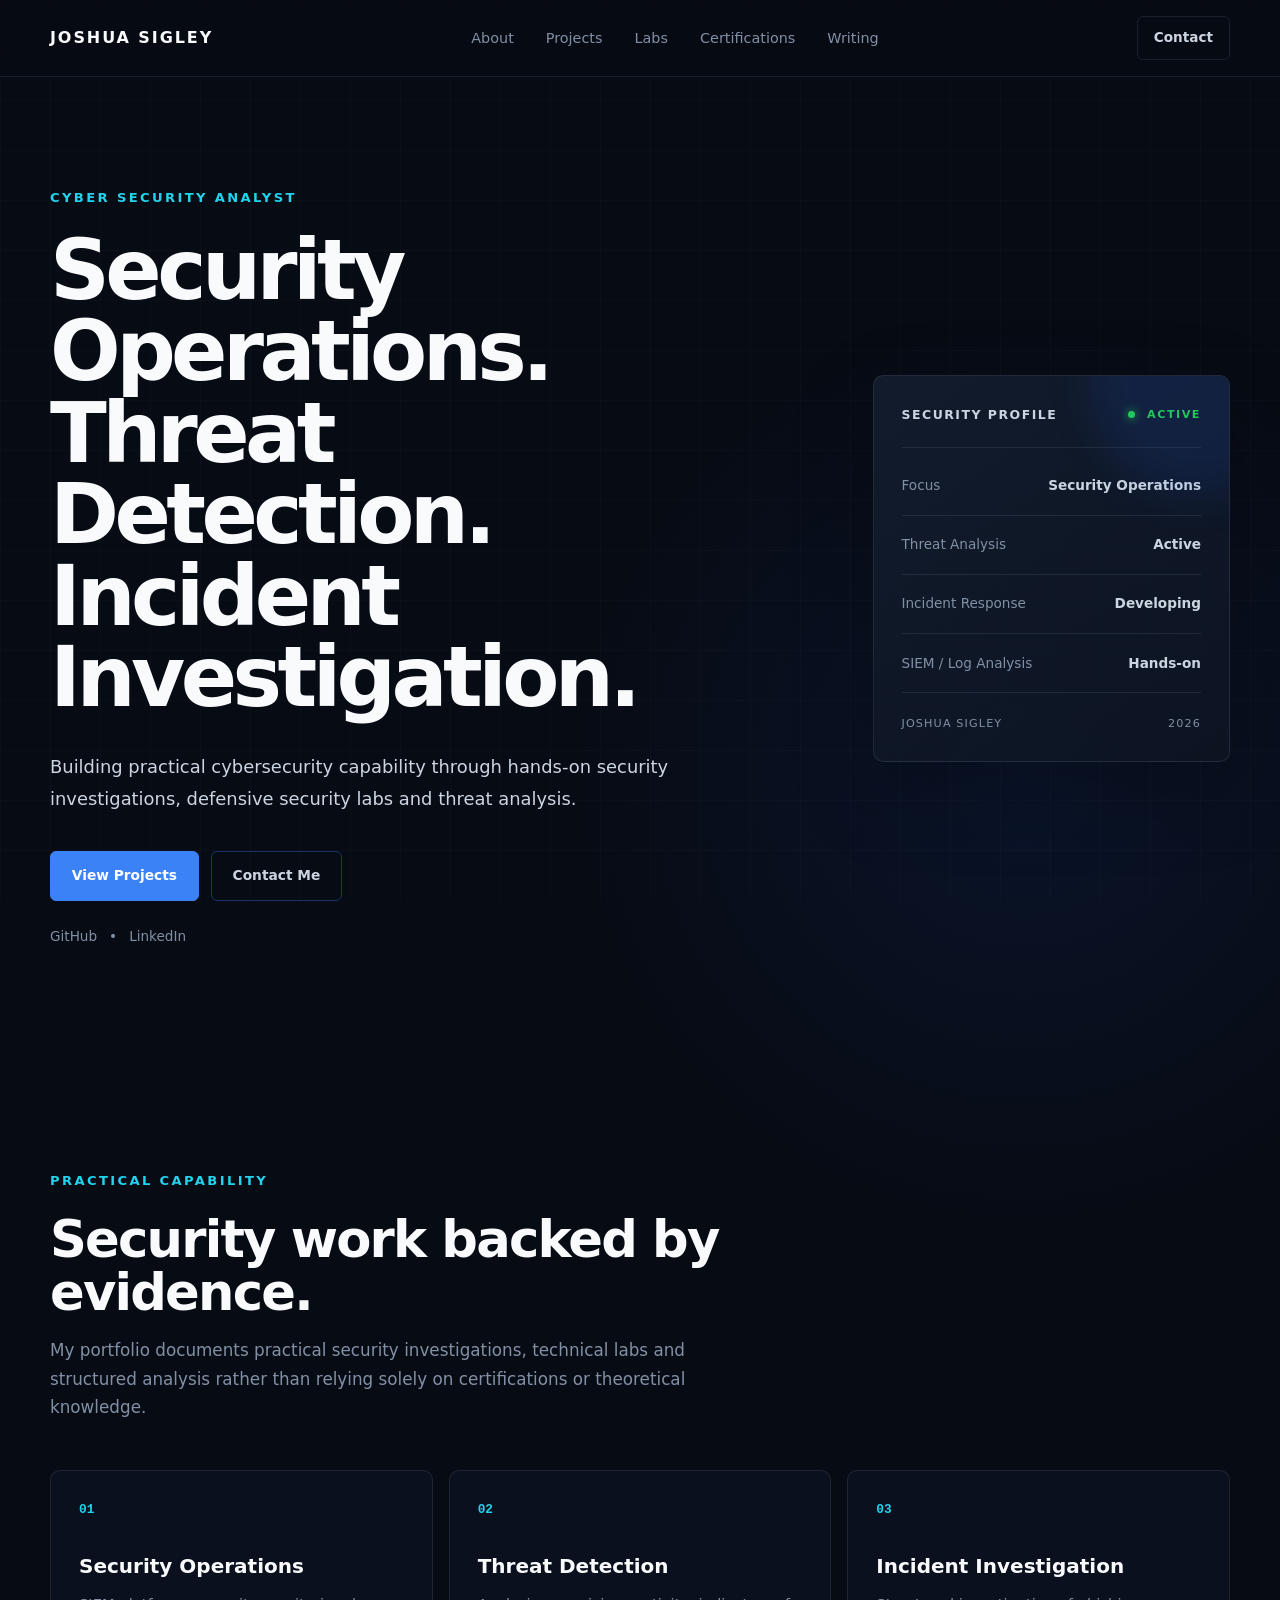
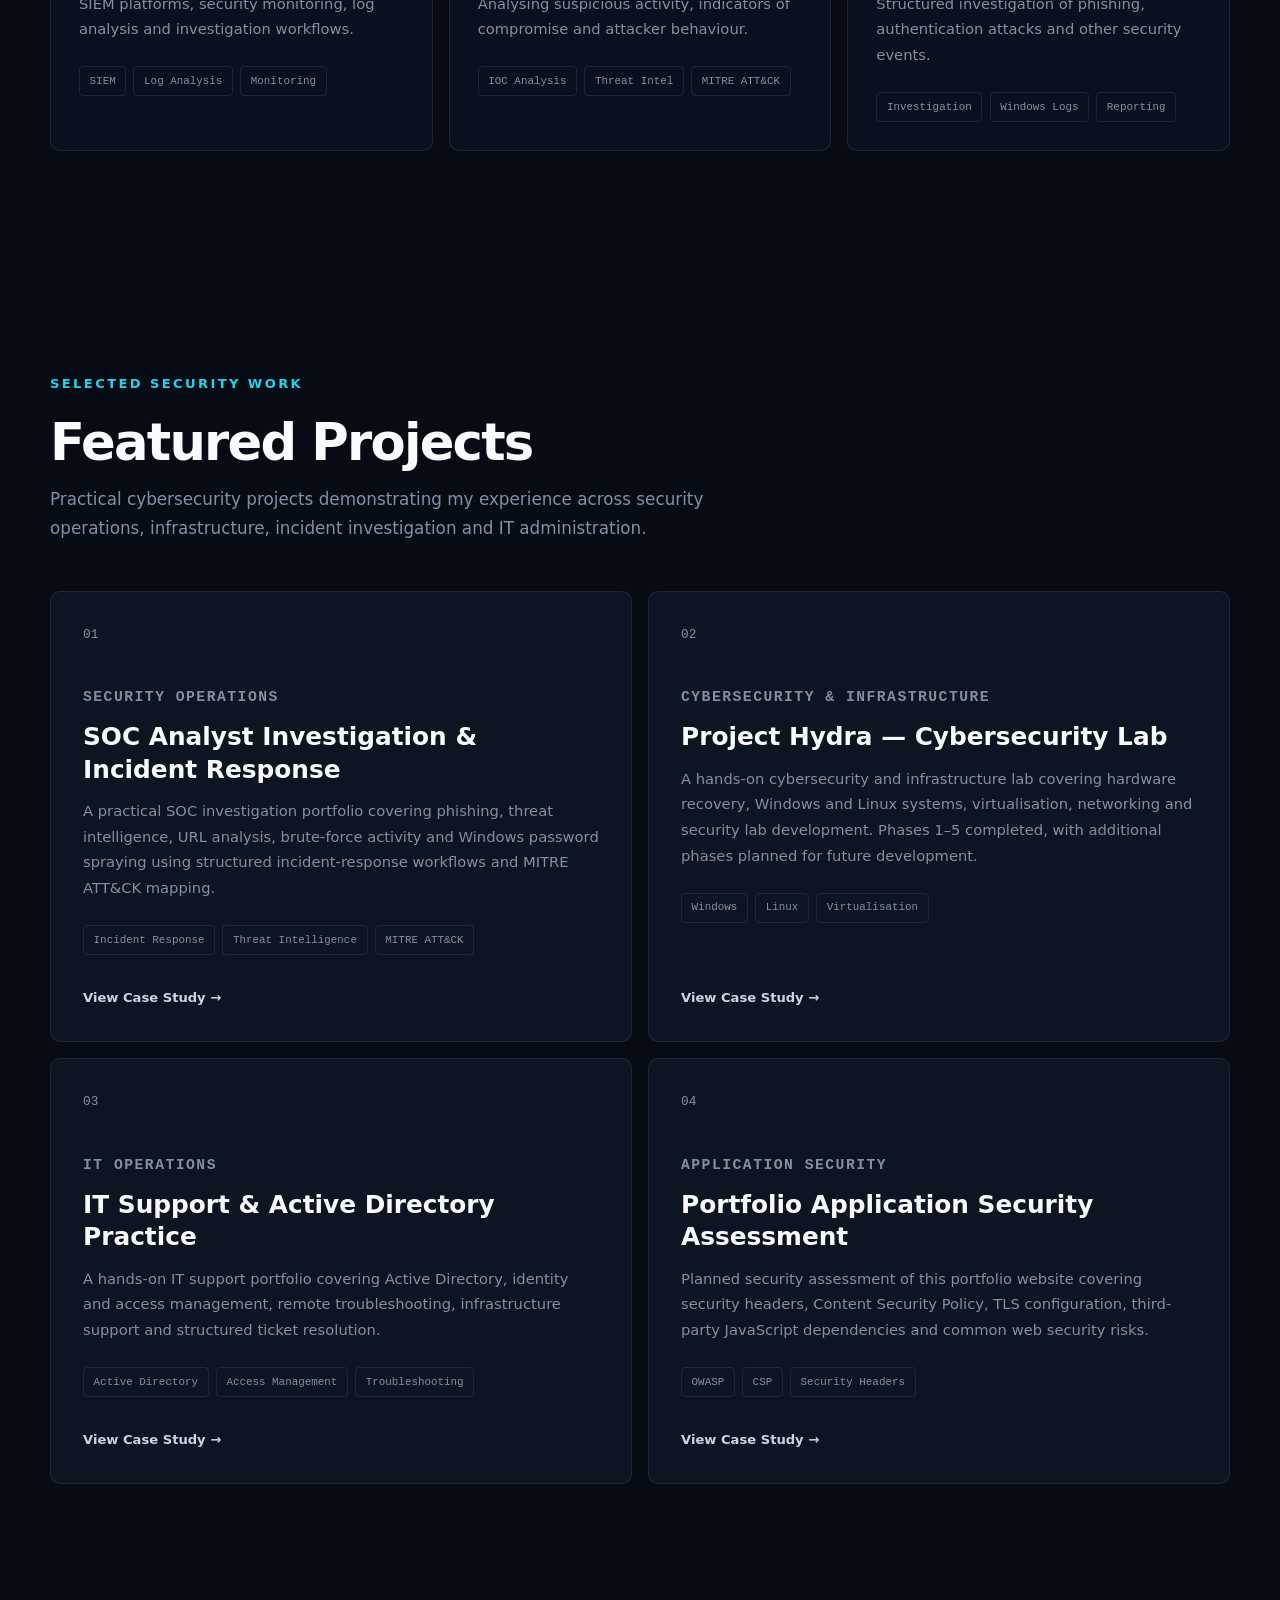
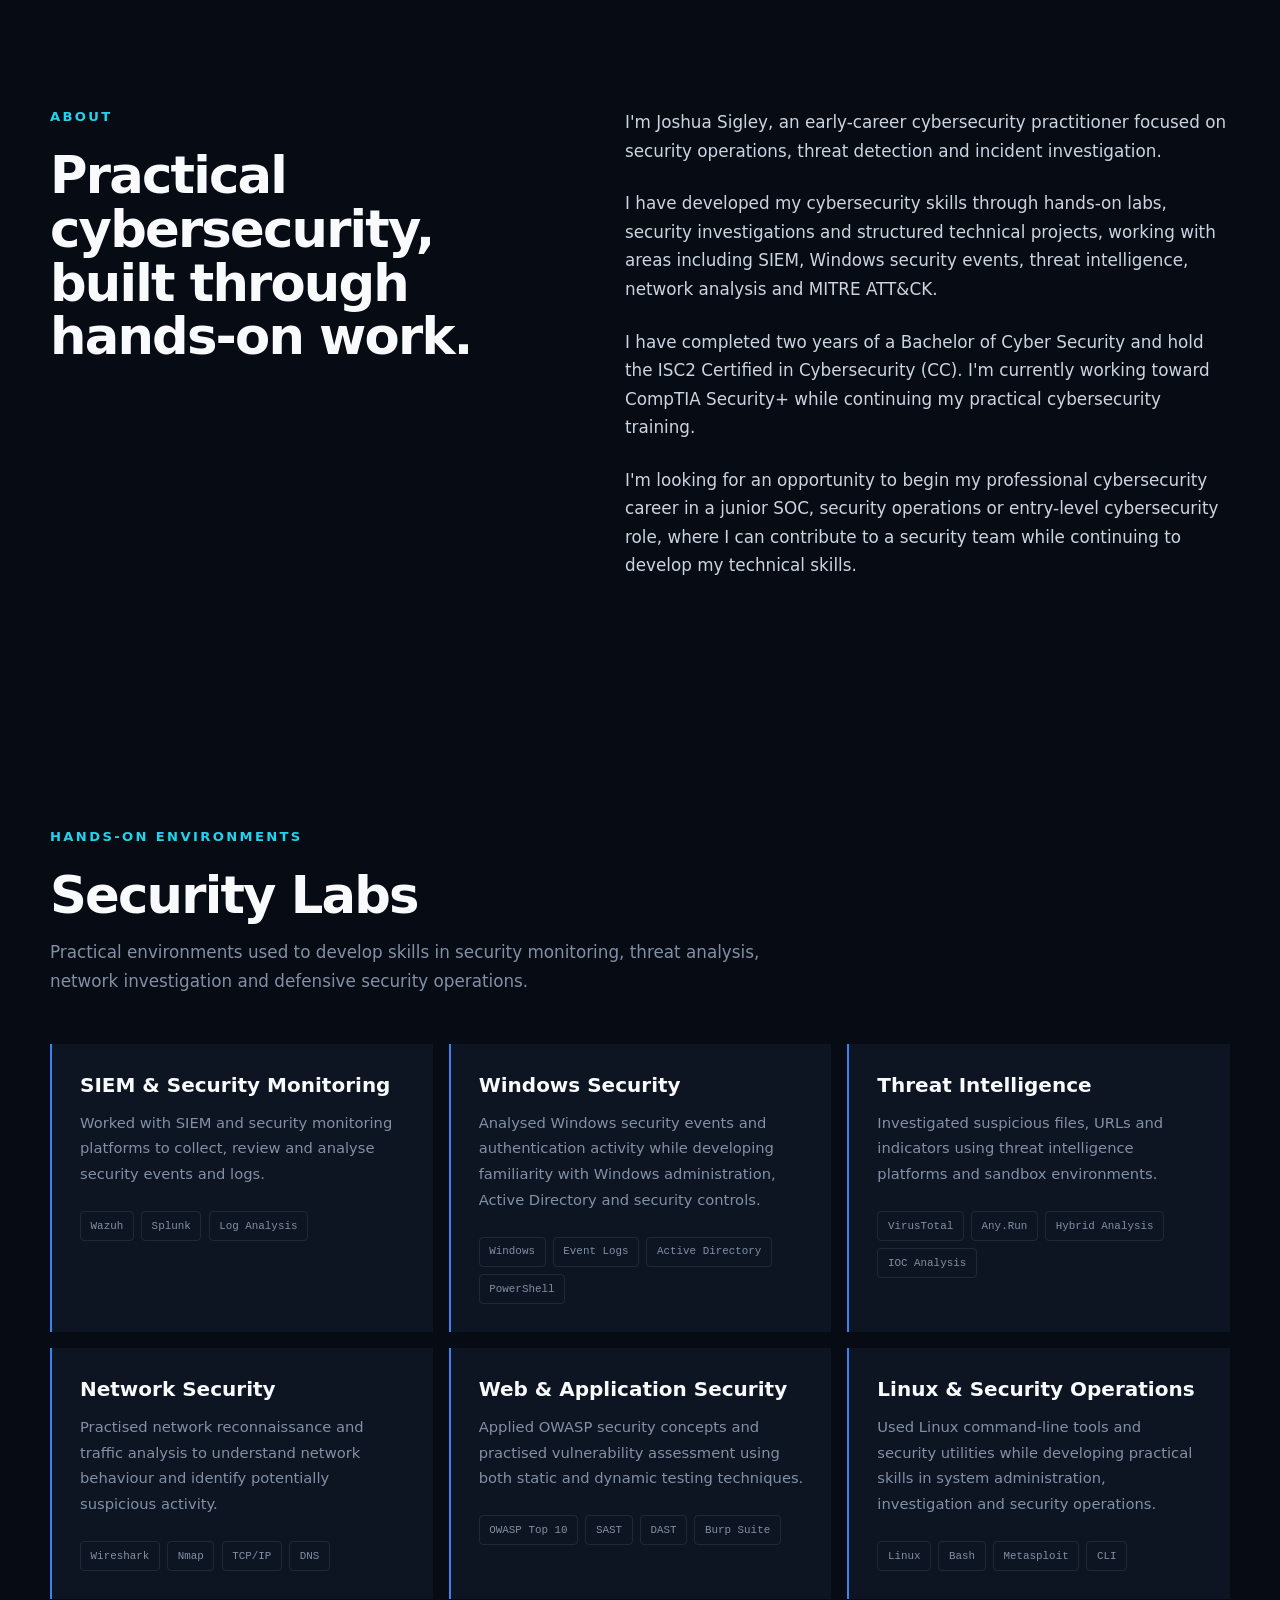
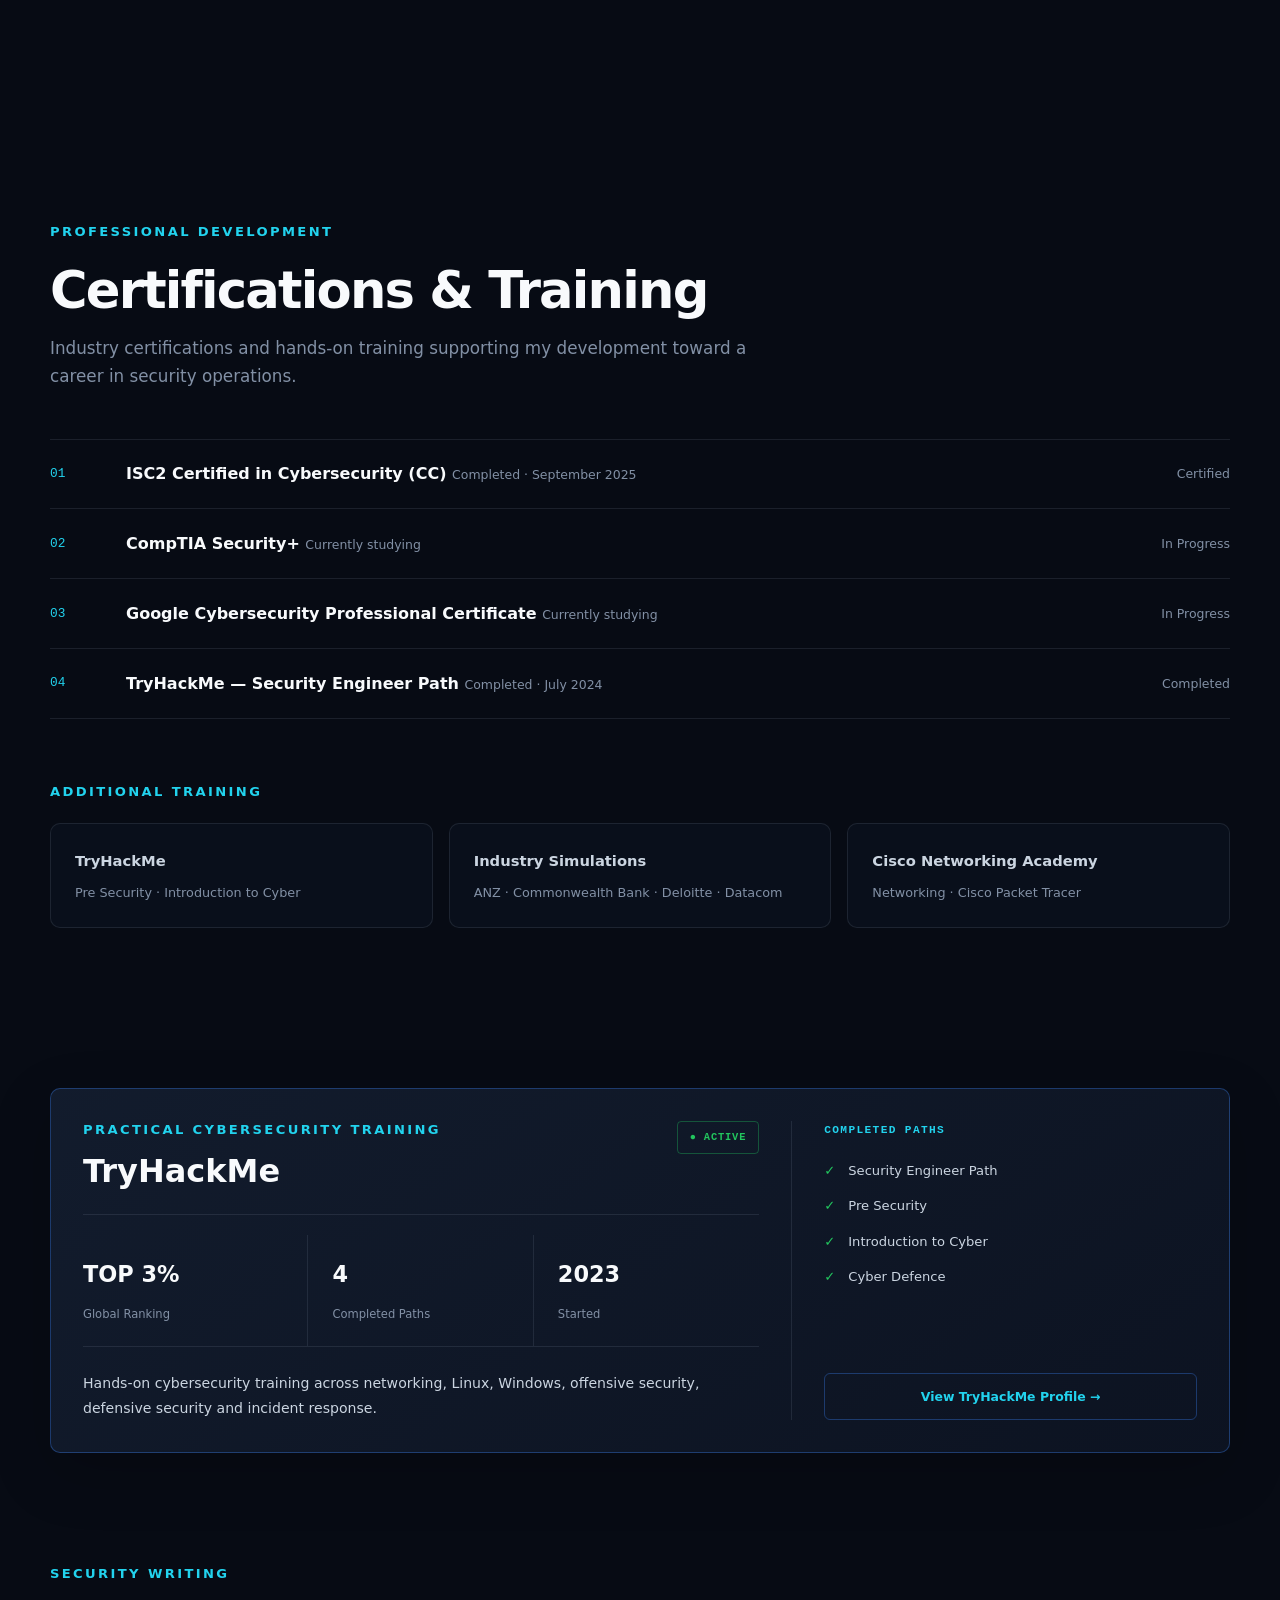
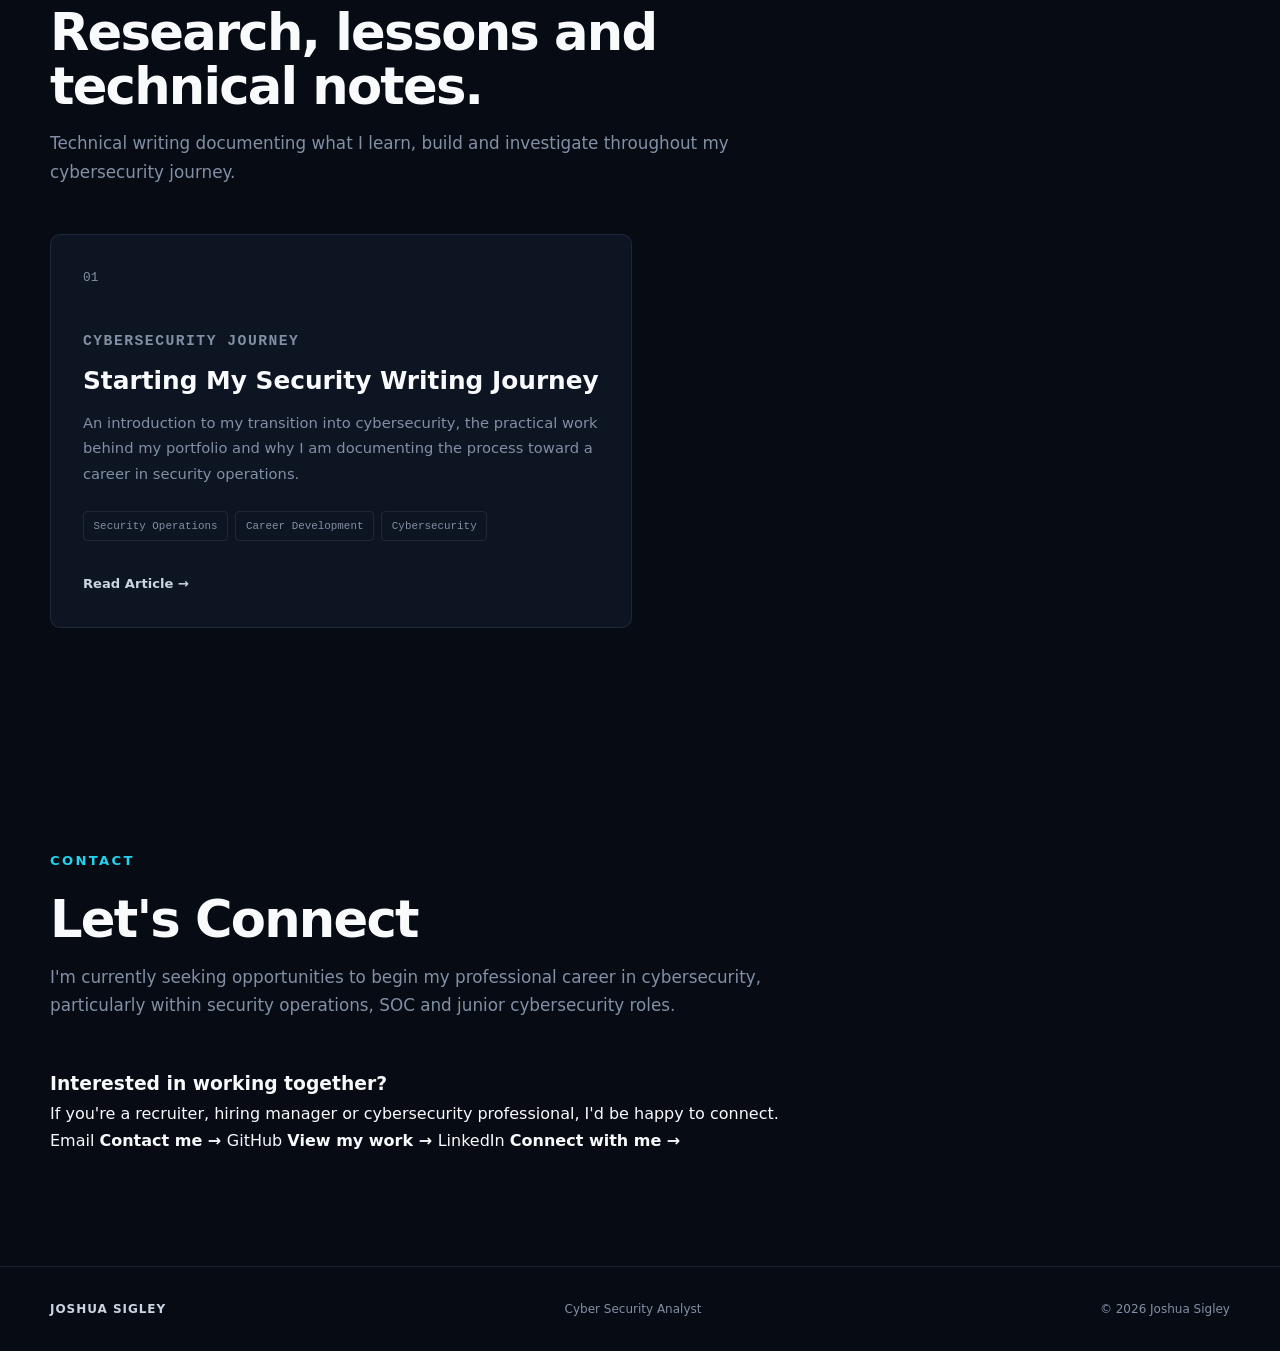
==== commit 26d4a3d7: "Update index.html" ====
--- a/index.html
+++ b/index.html
@@ -396,7 +396,6 @@
 >
     View Case Study →
 </a>
-```
 
 </article>
 
@@ -445,7 +444,6 @@
     </div>
 
 </section>
-```
 
 
         <!-- About -->
